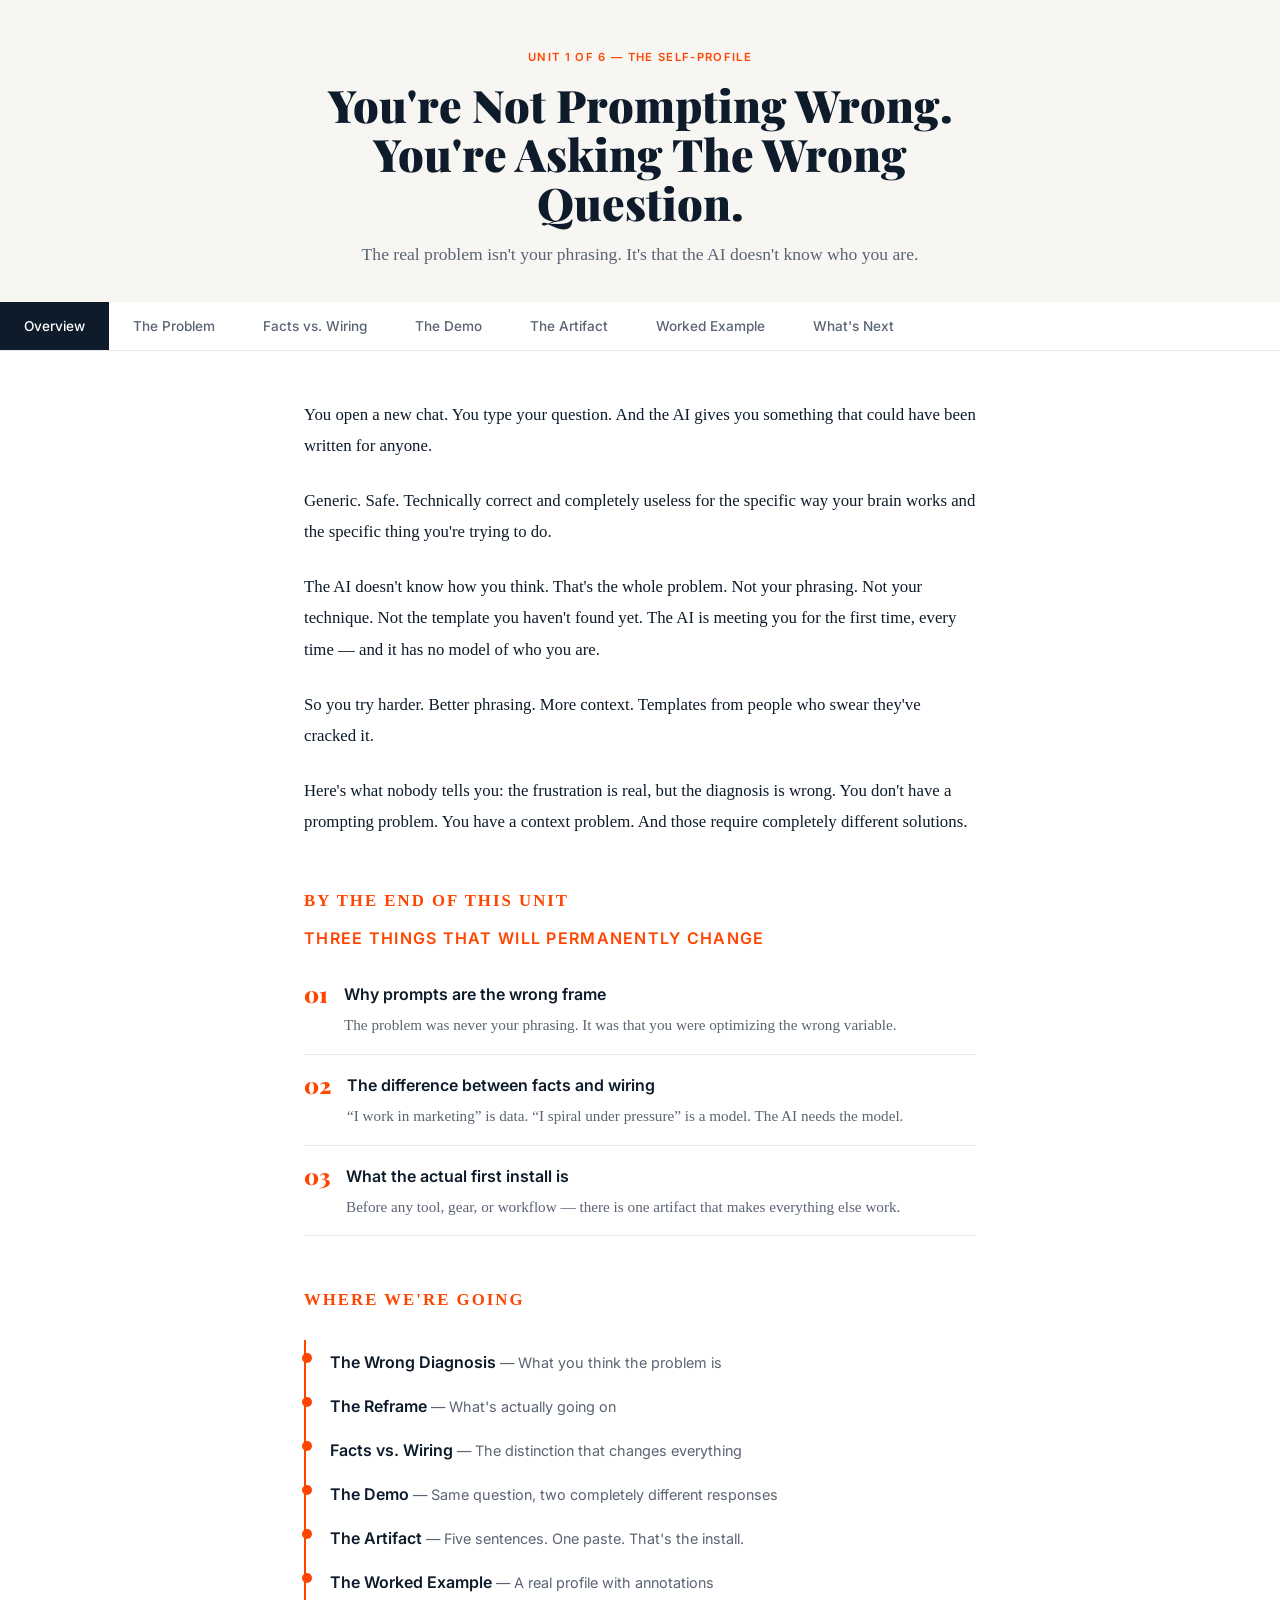
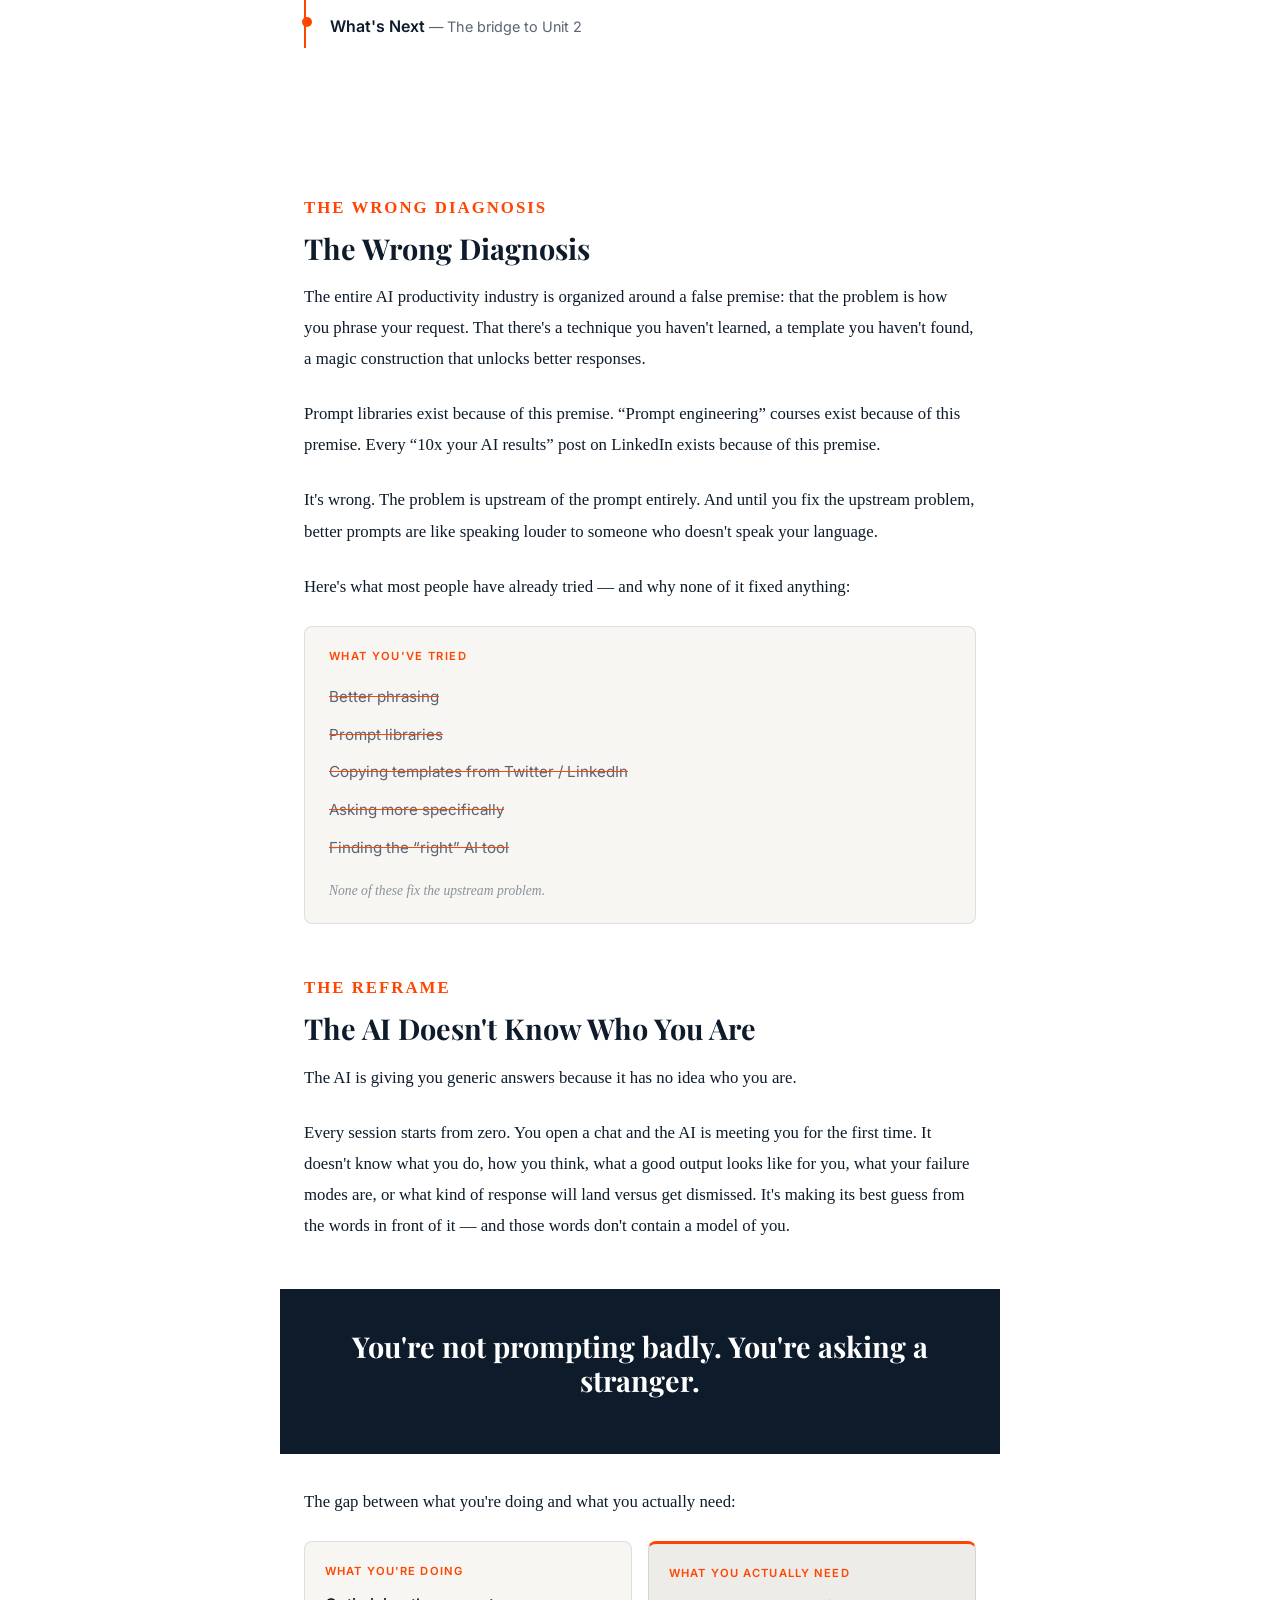
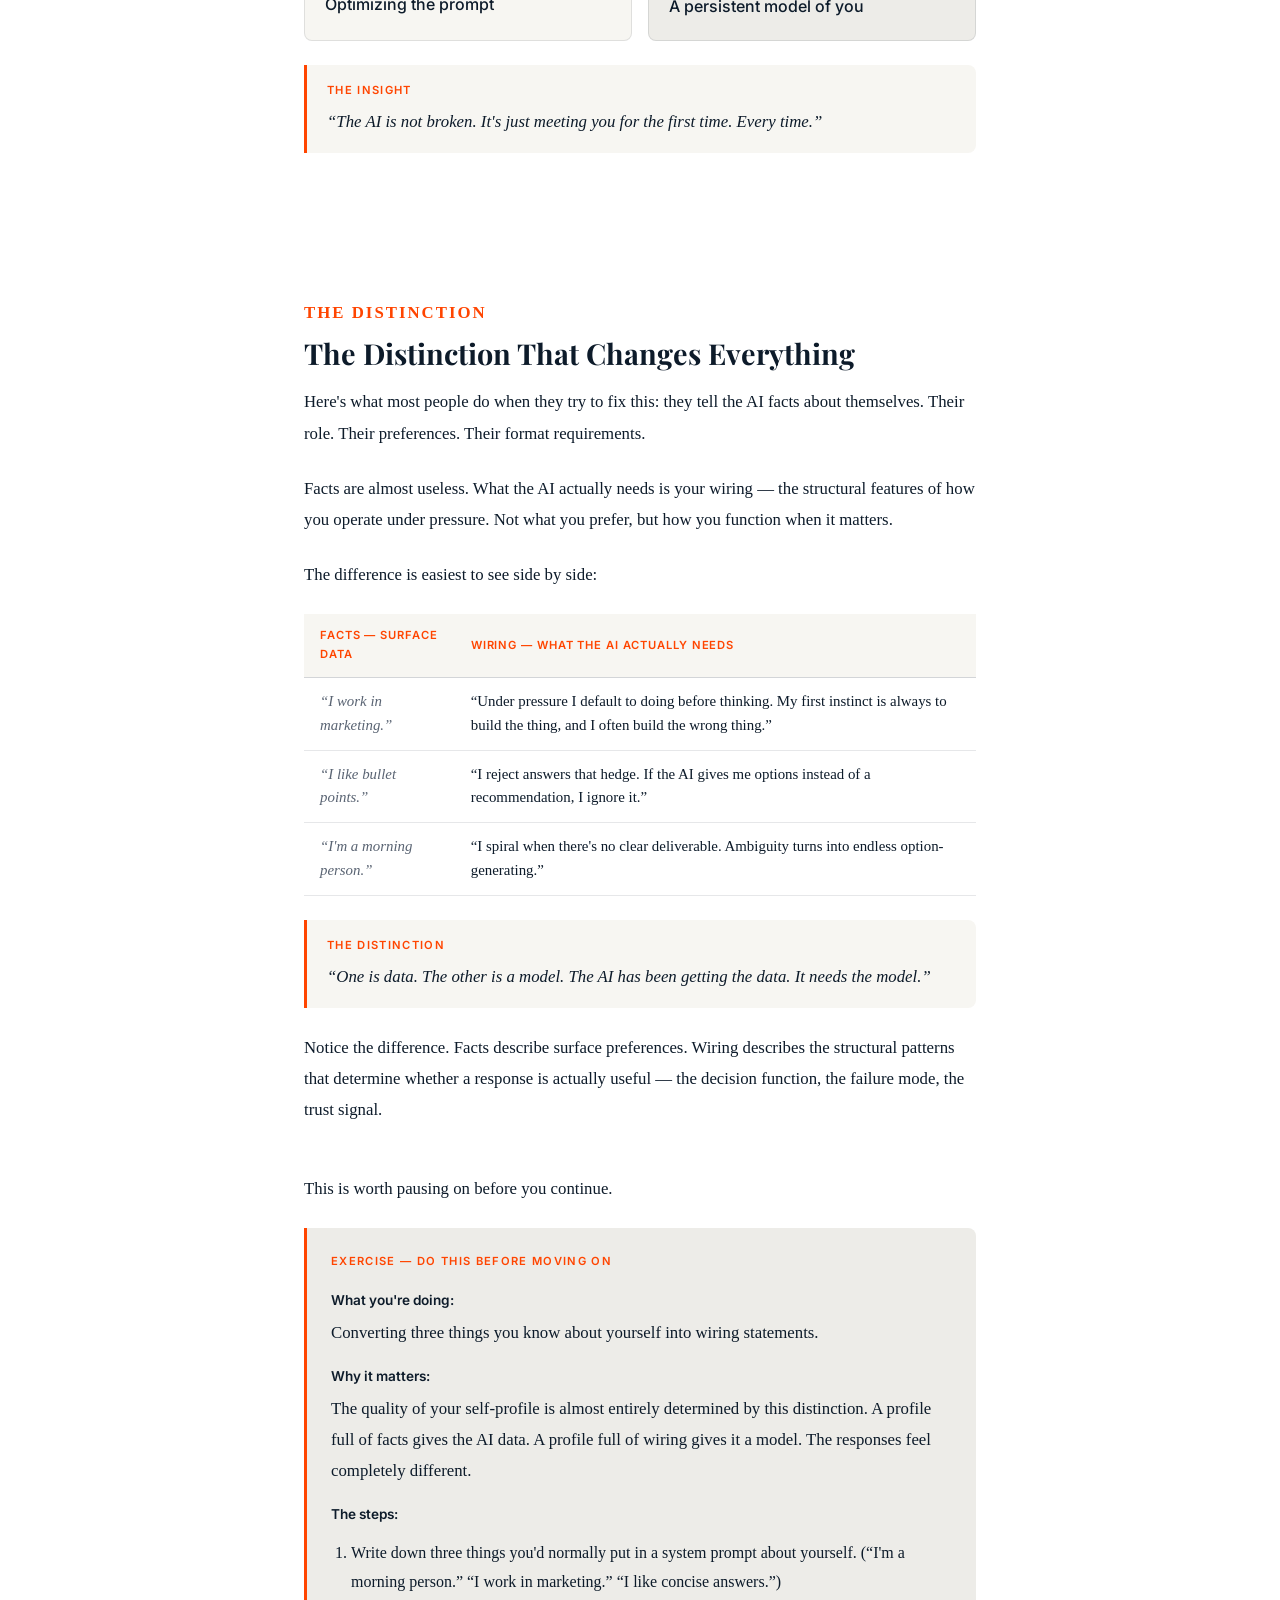
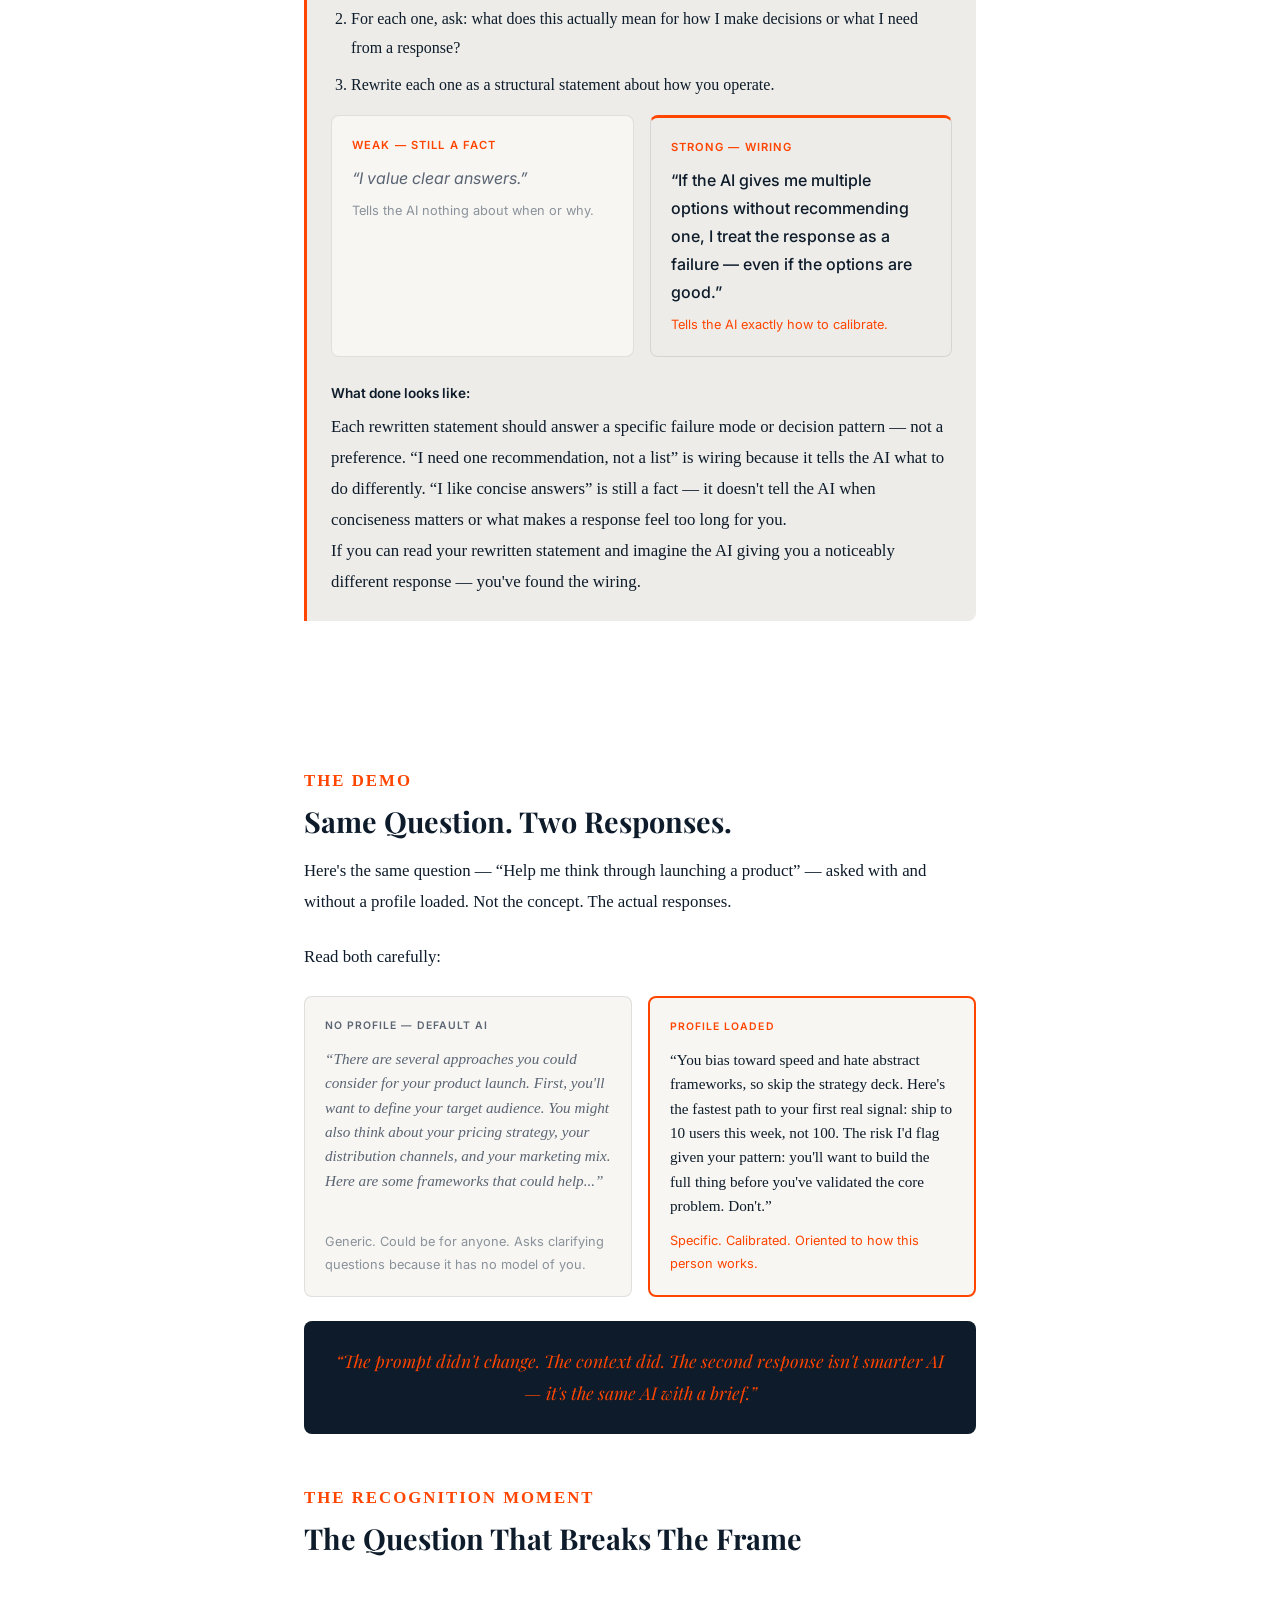
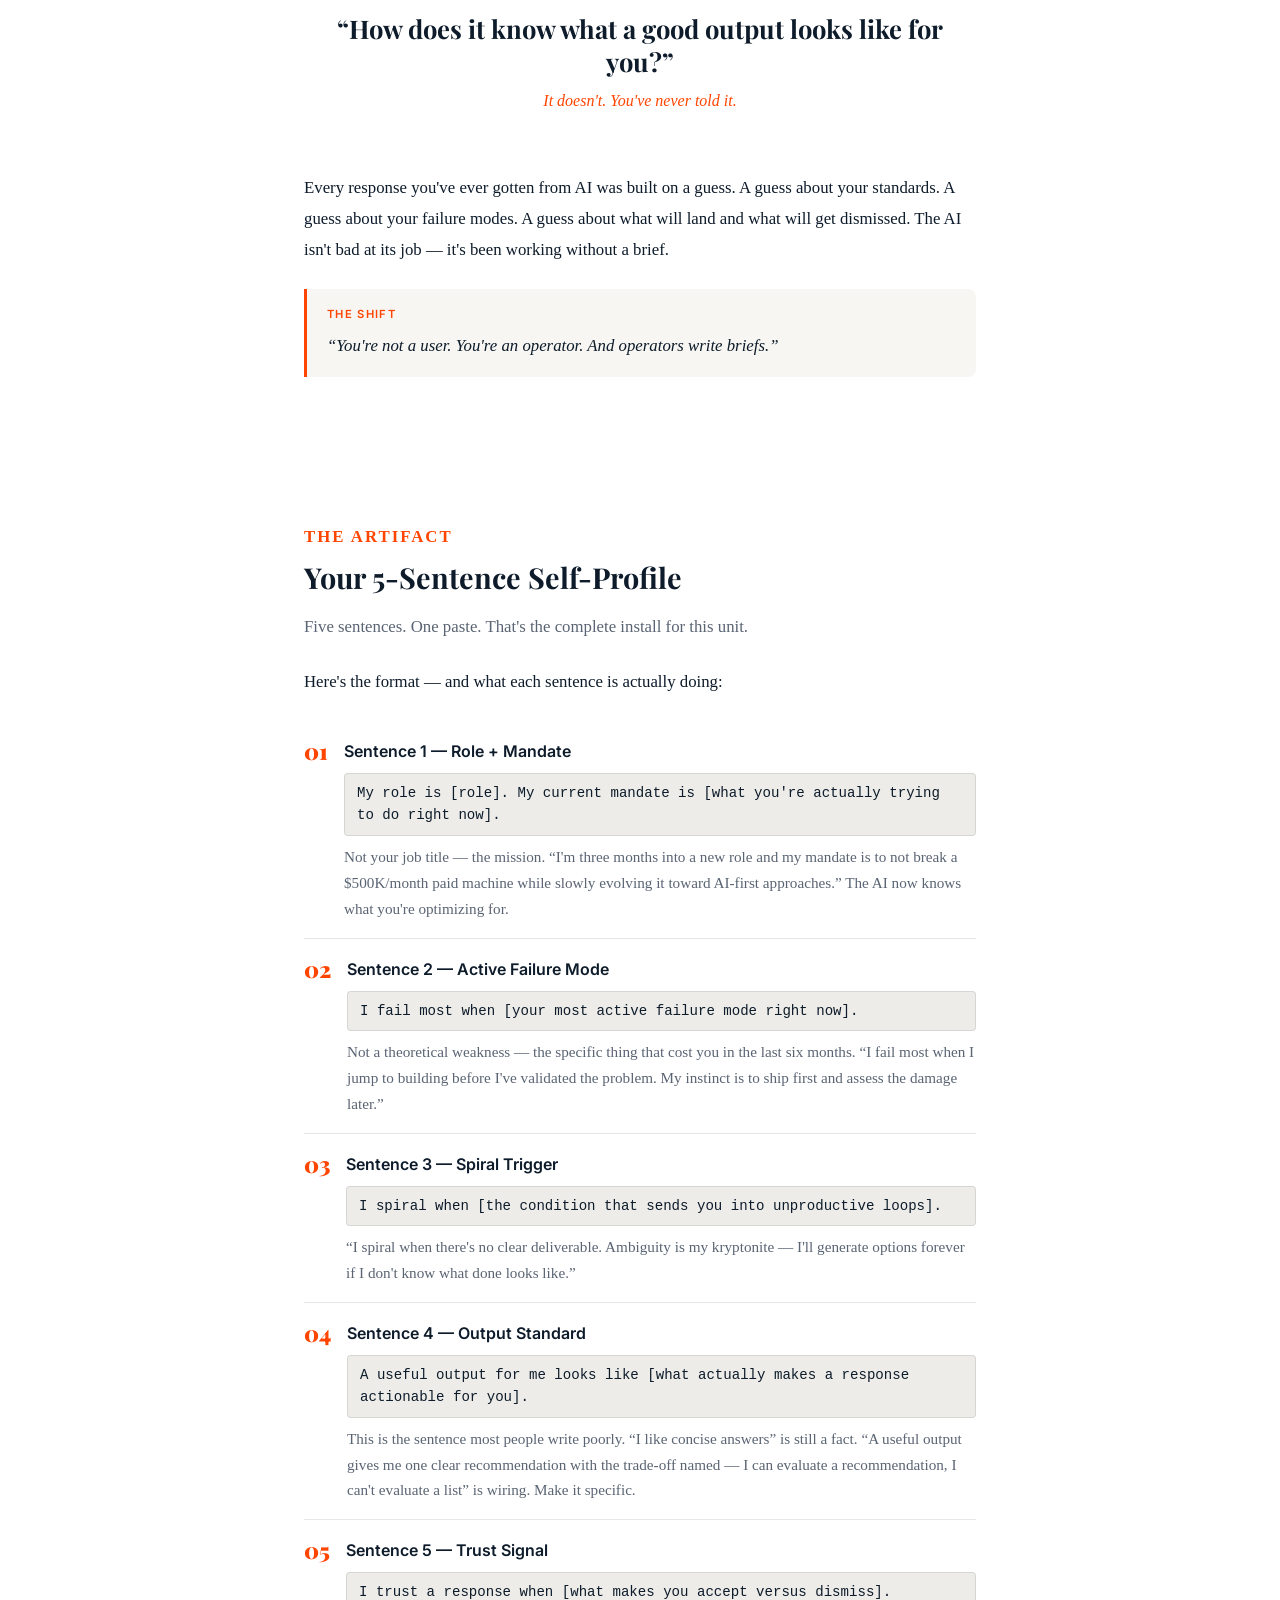
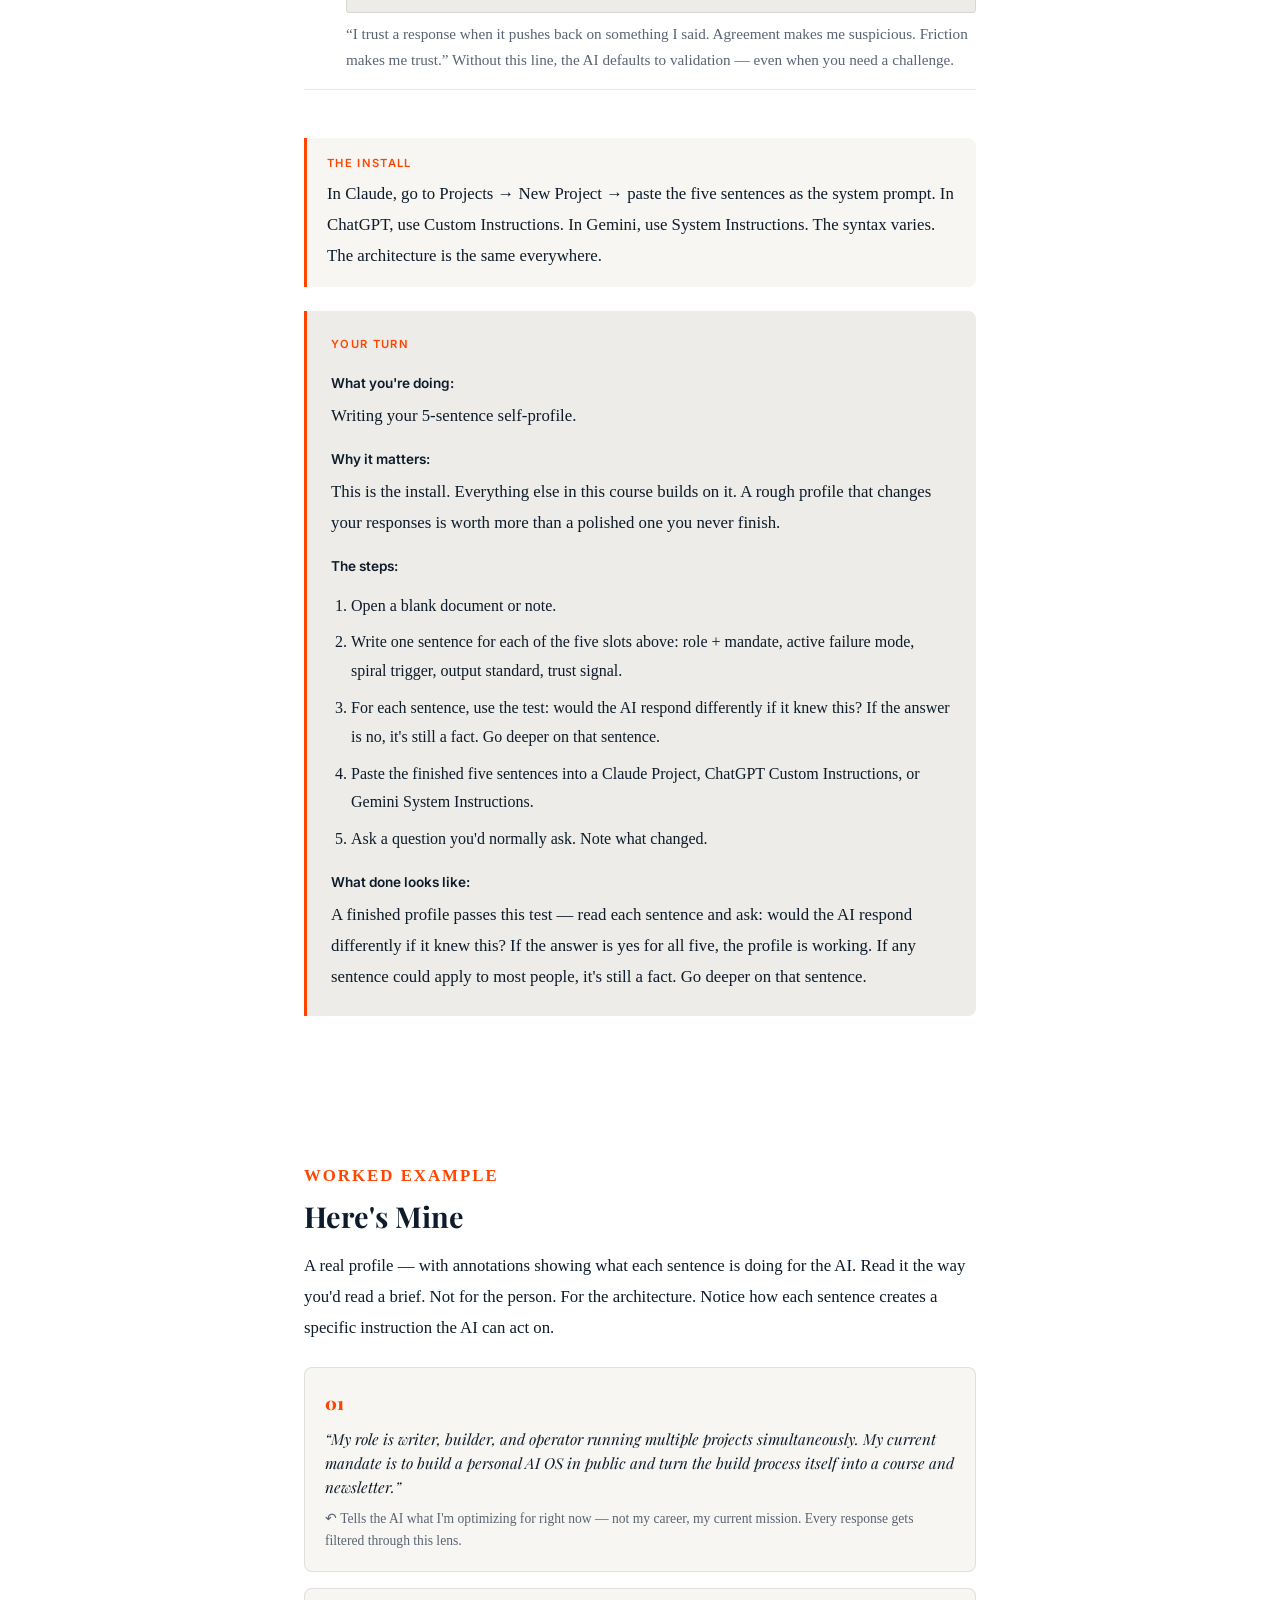
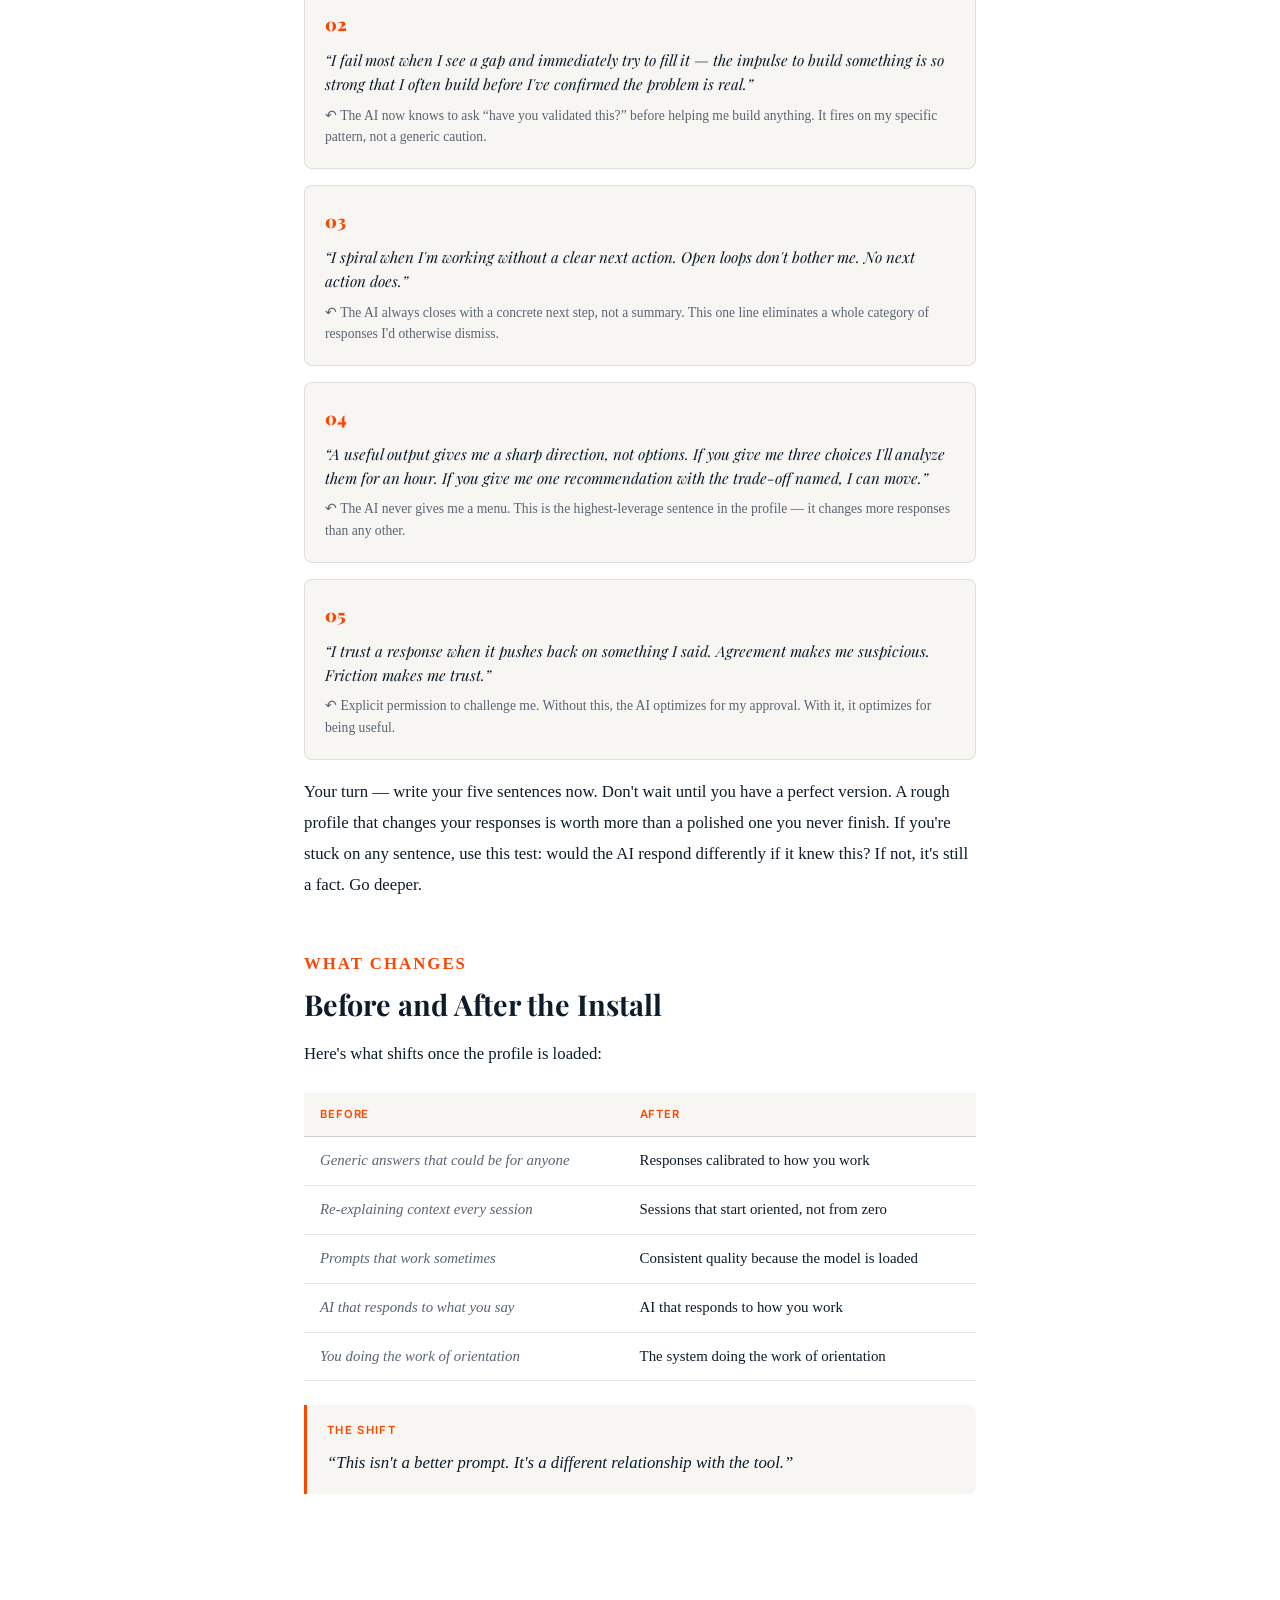
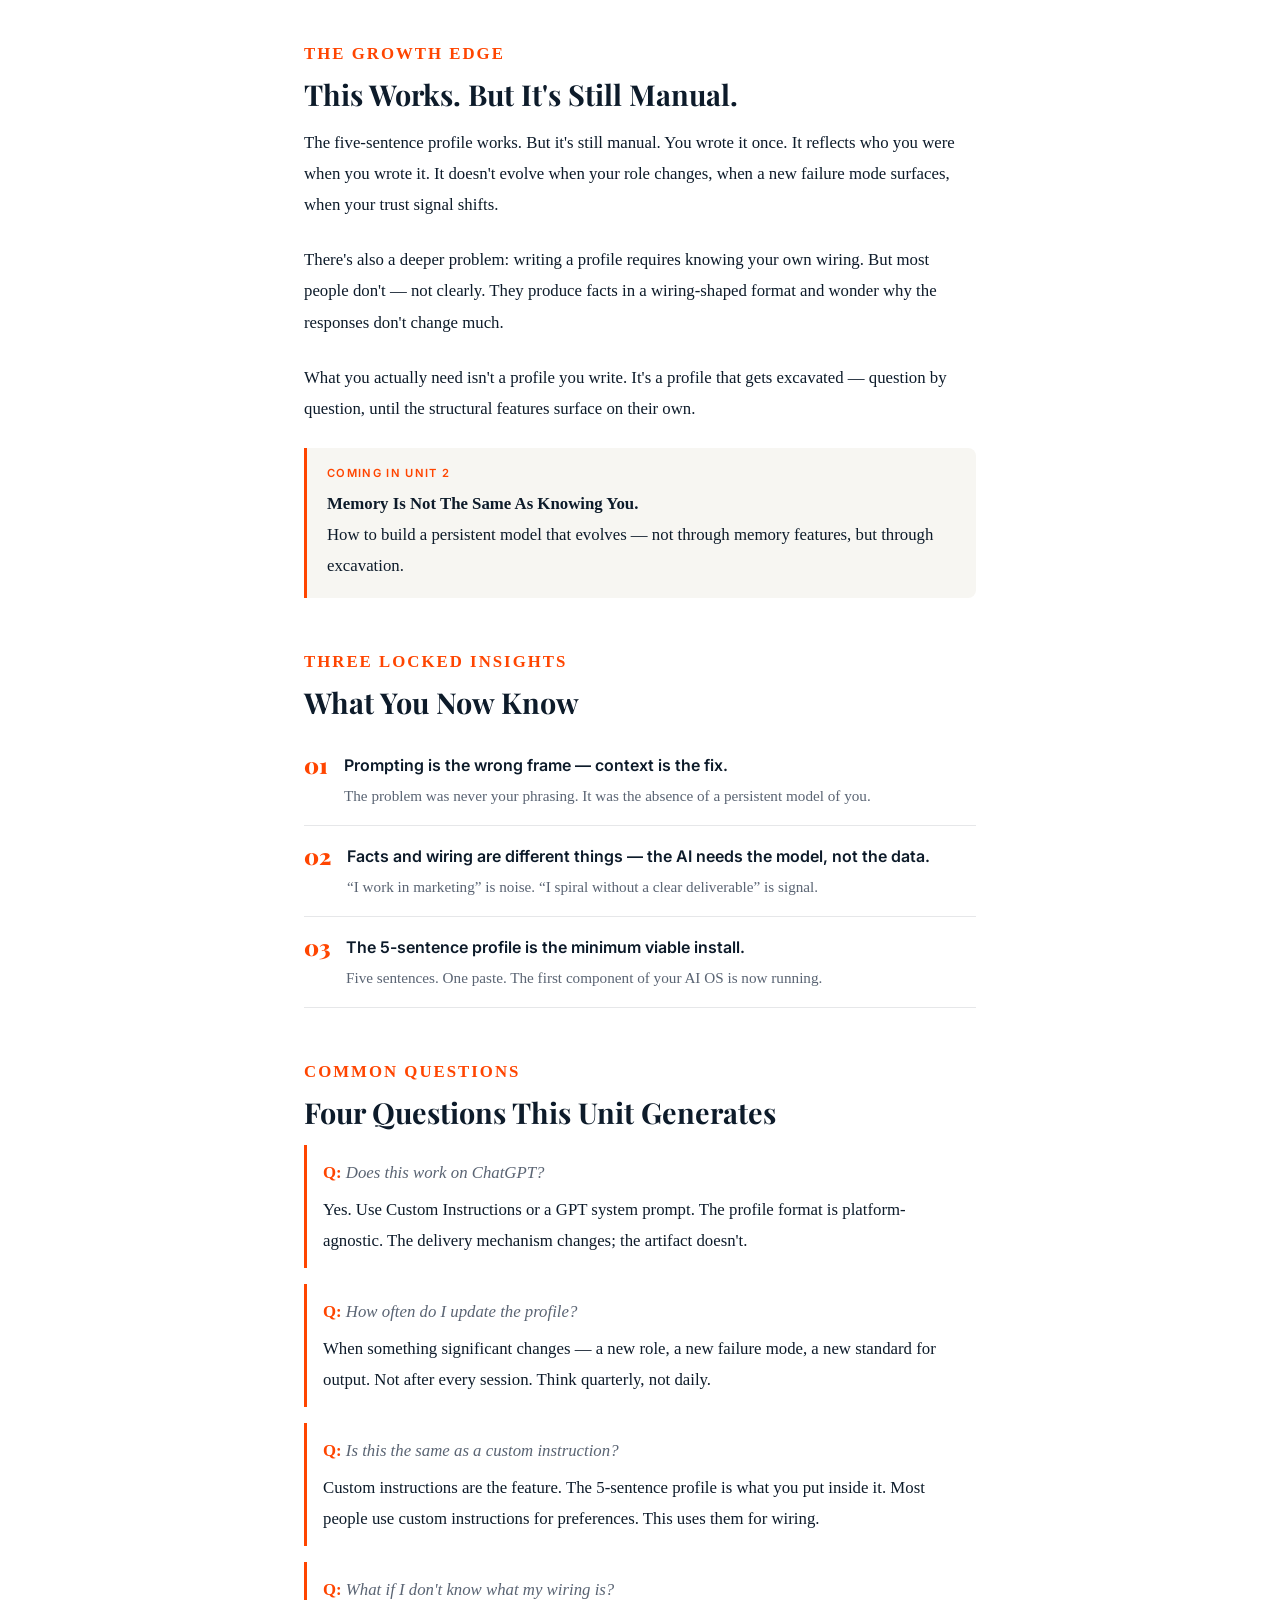
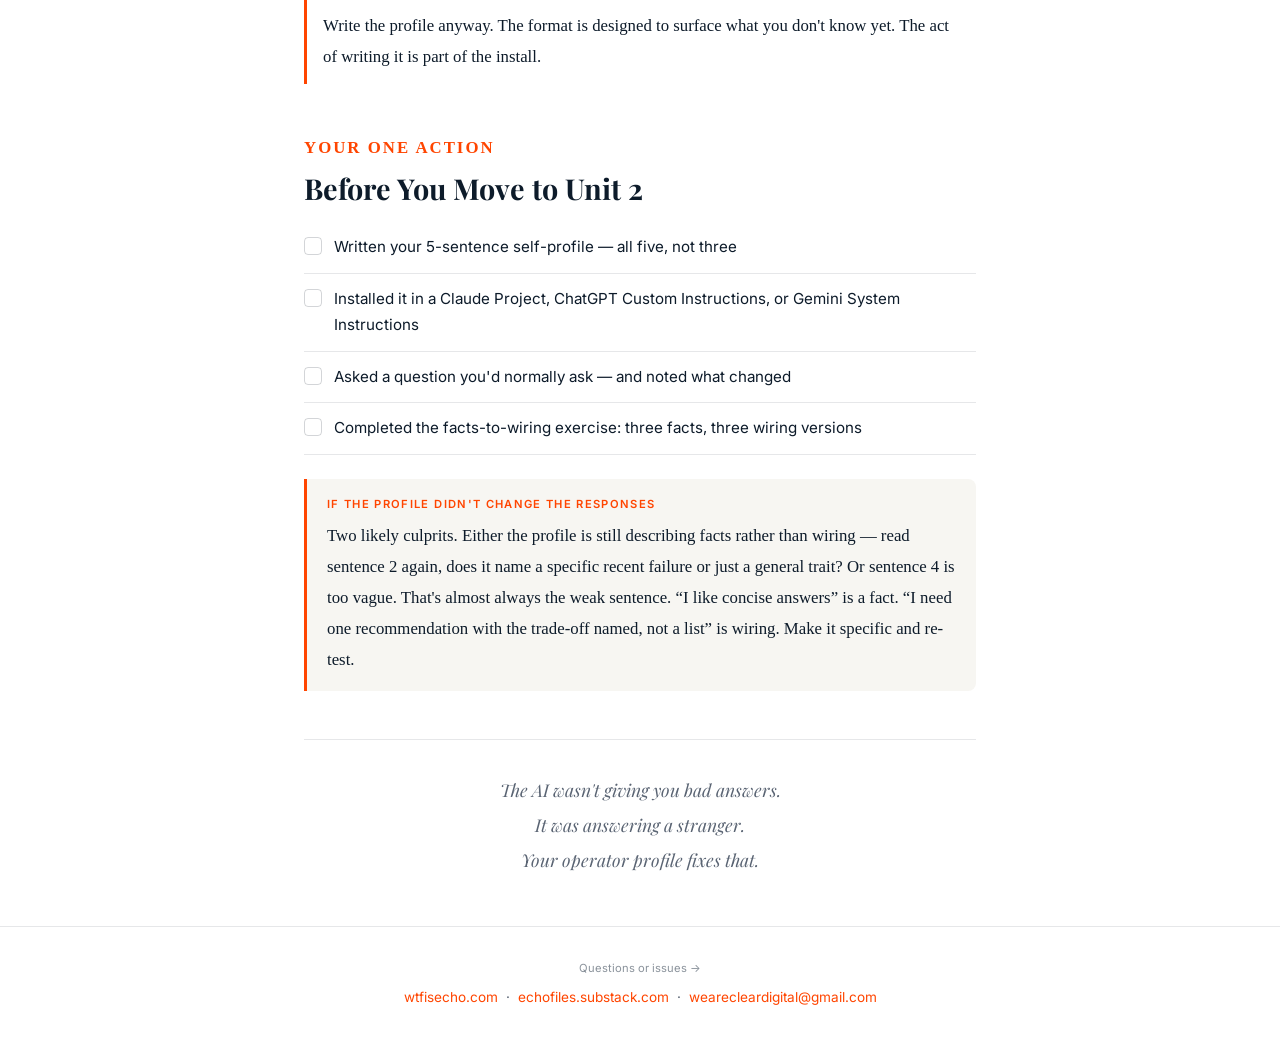
==== unit-1.html @ bfd8f763 "Add files via upload" ====
<!DOCTYPE html>
<html lang="en">
<head>
  <meta charset="UTF-8">
  <meta name="viewport" content="width=device-width, initial-scale=1.0">
  <title>Unit 1 — The Self-Profile | Build Your AI OS</title>
  <link rel="preconnect" href="https://fonts.googleapis.com">
  <link rel="preconnect" href="https://fonts.gstatic.com" crossorigin>
  <link href="https://fonts.googleapis.com/css2?family=Playfair+Display:ital,wght@0,700;0,900;1,700;1,900&family=Inter:wght@400;500;600&display=swap" rel="stylesheet">
  <link rel="stylesheet" href="course.css">
</head>
<body>
<script>
window.UNIT_DATA = {
  unit: 1,
  nextUnit: 'unit-2.html'
};
</script>

  <!-- ===== UNIT TITLE BLOCK ===== -->
  <div class="unit-title-block">
    <span class="eyebrow">UNIT 1 OF 6 &mdash; THE SELF-PROFILE</span>
    <h1>You're Not Prompting Wrong. You're Asking The Wrong Question.</h1>
    <p class="subtitle">The real problem isn't your phrasing. It's that the AI doesn't know who you are.</p>
  </div>

  <!-- ===== TAB NAV (7 tabs, scroll-driven) ===== -->
  <nav class="tab-nav">
    <div class="tab-nav-tabs">
      <button class="tab-btn active" data-tab="0">Overview</button>
      <button class="tab-btn" data-tab="1">The Problem</button>
      <button class="tab-btn" data-tab="2">Facts vs. Wiring</button>
      <button class="tab-btn" data-tab="3">The Demo</button>
      <button class="tab-btn" data-tab="4">The Artifact</button>
      <button class="tab-btn" data-tab="5">Worked Example</button>
      <button class="tab-btn" data-tab="6">What's Next</button>
      <div class="progress-bar" id="progressBar"></div>
    </div>
  </nav>

  <!-- ===== TAB CONTENT (continuous scroll, all visible) ===== -->
  <main>

    <!-- ==================== TAB 0: Overview ==================== -->
    <div class="content-area" id="panel-0">

      <div class="section">
        <p class="prose">You open a new chat. You type your question. And the AI gives you something that could have been written for anyone.</p>
        <p class="prose">Generic. Safe. Technically correct and completely useless for the specific way your brain works and the specific thing you're trying to do.</p>
        <p class="prose">The AI doesn't know how you think. That's the whole problem. Not your phrasing. Not your technique. Not the template you haven't found yet. The AI is meeting you for the first time, every time &mdash; and it has no model of who you are.</p>
        <p class="prose">So you try harder. Better phrasing. More context. Templates from people who swear they've cracked it.</p>
        <p class="prose">Here's what nobody tells you: the frustration is real, but the diagnosis is wrong. You don't have a prompting problem. You have a context problem. And those require completely different solutions.</p>
      </div>

      <div class="section">
        <p class="section-label">BY THE END OF THIS UNIT</p>
        <h3>THREE THINGS THAT WILL PERMANENTLY CHANGE</h3>
        <div class="num-item">
          <span class="num-item-num">01</span>
          <div class="num-item-content">
            <div class="num-item-title">Why prompts are the wrong frame</div>
            <div class="num-item-desc">The problem was never your phrasing. It was that you were optimizing the wrong variable.</div>
          </div>
        </div>
        <div class="num-item">
          <span class="num-item-num">02</span>
          <div class="num-item-content">
            <div class="num-item-title">The difference between facts and wiring</div>
            <div class="num-item-desc">&ldquo;I work in marketing&rdquo; is data. &ldquo;I spiral under pressure&rdquo; is a model. The AI needs the model.</div>
          </div>
        </div>
        <div class="num-item">
          <span class="num-item-num">03</span>
          <div class="num-item-content">
            <div class="num-item-title">What the actual first install is</div>
            <div class="num-item-desc">Before any tool, gear, or workflow &mdash; there is one artifact that makes everything else work.</div>
          </div>
        </div>
      </div>

      <div class="section">
        <p class="section-label">WHERE WE'RE GOING</p>
        <div class="timeline">
          <div class="timeline-step"><span class="timeline-step-label">The Wrong Diagnosis</span> <span class="timeline-step-desc">&mdash; What you think the problem is</span></div>
          <div class="timeline-step"><span class="timeline-step-label">The Reframe</span> <span class="timeline-step-desc">&mdash; What's actually going on</span></div>
          <div class="timeline-step"><span class="timeline-step-label">Facts vs. Wiring</span> <span class="timeline-step-desc">&mdash; The distinction that changes everything</span></div>
          <div class="timeline-step"><span class="timeline-step-label">The Demo</span> <span class="timeline-step-desc">&mdash; Same question, two completely different responses</span></div>
          <div class="timeline-step"><span class="timeline-step-label">The Artifact</span> <span class="timeline-step-desc">&mdash; Five sentences. One paste. That's the install.</span></div>
          <div class="timeline-step"><span class="timeline-step-label">The Worked Example</span> <span class="timeline-step-desc">&mdash; A real profile with annotations</span></div>
          <div class="timeline-step"><span class="timeline-step-label">What's Next</span> <span class="timeline-step-desc">&mdash; The bridge to Unit 2</span></div>
        </div>
      </div>
    </div>

    <!-- ==================== TAB 1: The Problem ==================== -->
    <div class="content-area" id="panel-1">

      <div class="section">
        <p class="section-label">THE WRONG DIAGNOSIS</p>
        <h2>The Wrong Diagnosis</h2>
        <p class="prose">The entire AI productivity industry is organized around a false premise: that the problem is how you phrase your request. That there's a technique you haven't learned, a template you haven't found, a magic construction that unlocks better responses.</p>
        <p class="prose">Prompt libraries exist because of this premise. &ldquo;Prompt engineering&rdquo; courses exist because of this premise. Every &ldquo;10x your AI results&rdquo; post on LinkedIn exists because of this premise.</p>
        <p class="prose">It's wrong. The problem is upstream of the prompt entirely. And until you fix the upstream problem, better prompts are like speaking louder to someone who doesn't speak your language.</p>

        <p class="prose">Here's what most people have already tried &mdash; and why none of it fixed anything:</p>

        <div class="strikethrough-list">
          <div class="strikethrough-label">WHAT YOU'VE TRIED</div>
          <ul>
            <li>Better phrasing</li>
            <li>Prompt libraries</li>
            <li>Copying templates from Twitter / LinkedIn</li>
            <li>Asking more specifically</li>
            <li>Finding the &ldquo;right&rdquo; AI tool</li>
          </ul>
          <div class="strikethrough-footer">None of these fix the upstream problem.</div>
        </div>
      </div>

      <div class="section">
        <p class="section-label">THE REFRAME</p>
        <h2>The AI Doesn't Know Who You Are</h2>
        <p class="prose">The AI is giving you generic answers because it has no idea who you are.</p>
        <p class="prose">Every session starts from zero. You open a chat and the AI is meeting you for the first time. It doesn't know what you do, how you think, what a good output looks like for you, what your failure modes are, or what kind of response will land versus get dismissed. It's making its best guess from the words in front of it &mdash; and those words don't contain a model of you.</p>
      </div>

      <div class="dark-divider">
        <h2>You're not prompting badly. You're asking a stranger.</h2>
      </div>

      <div class="section">
        <p class="prose">The gap between what you're doing and what you actually need:</p>

        <div class="comparison">
          <div class="comparison-card">
            <div class="card-label">WHAT YOU'RE DOING</div>
            <div class="card-content">Optimizing the prompt</div>
          </div>
          <div class="comparison-card accented">
            <div class="card-label">WHAT YOU ACTUALLY NEED</div>
            <div class="card-content">A persistent model of you</div>
          </div>
        </div>

        <div class="insight">
          <div class="insight-label">THE INSIGHT</div>
          <p class="insight-quote">&ldquo;The AI is not broken. It's just meeting you for the first time. Every time.&rdquo;</p>
        </div>
      </div>
    </div>

    <!-- ==================== TAB 2: Facts vs. Wiring ==================== -->
    <div class="content-area" id="panel-2">

      <div class="section">
        <p class="section-label">THE DISTINCTION</p>
        <h2>The Distinction That Changes Everything</h2>
        <p class="prose">Here's what most people do when they try to fix this: they tell the AI facts about themselves. Their role. Their preferences. Their format requirements.</p>
        <p class="prose">Facts are almost useless. What the AI actually needs is your wiring &mdash; the structural features of how you operate under pressure. Not what you prefer, but how you function when it matters.</p>

        <p class="prose">The difference is easiest to see side by side:</p>

        <table class="data-table">
          <thead><tr><th>FACTS &mdash; surface data</th><th>WIRING &mdash; what the AI actually needs</th></tr></thead>
          <tbody>
            <tr><td>&ldquo;I work in marketing.&rdquo;</td><td>&ldquo;Under pressure I default to doing before thinking. My first instinct is always to build the thing, and I often build the wrong thing.&rdquo;</td></tr>
            <tr><td>&ldquo;I like bullet points.&rdquo;</td><td>&ldquo;I reject answers that hedge. If the AI gives me options instead of a recommendation, I ignore it.&rdquo;</td></tr>
            <tr><td>&ldquo;I'm a morning person.&rdquo;</td><td>&ldquo;I spiral when there's no clear deliverable. Ambiguity turns into endless option-generating.&rdquo;</td></tr>
          </tbody>
        </table>

        <div class="insight">
          <div class="insight-label">THE DISTINCTION</div>
          <p class="insight-quote">&ldquo;One is data. The other is a model. The AI has been getting the data. It needs the model.&rdquo;</p>
        </div>

        <p class="prose">Notice the difference. Facts describe surface preferences. Wiring describes the structural patterns that determine whether a response is actually useful &mdash; the decision function, the failure mode, the trust signal.</p>
      </div>

      <div class="section">
        <p class="prose">This is worth pausing on before you continue.</p>

        <div class="exercise-block">
          <div class="exercise-label">EXERCISE &mdash; DO THIS BEFORE MOVING ON</div>

          <p class="exercise-heading">What you're doing:</p>
          <p>Converting three things you know about yourself into wiring statements.</p>

          <p class="exercise-heading">Why it matters:</p>
          <p>The quality of your self-profile is almost entirely determined by this distinction. A profile full of facts gives the AI data. A profile full of wiring gives it a model. The responses feel completely different.</p>

          <p class="exercise-heading">The steps:</p>
          <ol>
            <li>Write down three things you'd normally put in a system prompt about yourself. (&ldquo;I'm a morning person.&rdquo; &ldquo;I work in marketing.&rdquo; &ldquo;I like concise answers.&rdquo;)</li>
            <li>For each one, ask: what does this actually mean for how I make decisions or what I need from a response?</li>
            <li>Rewrite each one as a structural statement about how you operate.</li>
          </ol>

          <div class="comparison" style="margin-top:1rem">
            <div class="comparison-card">
              <div class="card-label">WEAK &mdash; still a fact</div>
              <div class="card-content muted">&ldquo;I value clear answers.&rdquo;</div>
              <div class="card-caption">Tells the AI nothing about when or why.</div>
            </div>
            <div class="comparison-card accented">
              <div class="card-label">STRONG &mdash; wiring</div>
              <div class="card-content">&ldquo;If the AI gives me multiple options without recommending one, I treat the response as a failure &mdash; even if the options are good.&rdquo;</div>
              <div class="card-caption">Tells the AI exactly how to calibrate.</div>
            </div>
          </div>

          <p class="exercise-heading">What done looks like:</p>
          <p>Each rewritten statement should answer a specific failure mode or decision pattern &mdash; not a preference. &ldquo;I need one recommendation, not a list&rdquo; is wiring because it tells the AI what to do differently. &ldquo;I like concise answers&rdquo; is still a fact &mdash; it doesn't tell the AI when conciseness matters or what makes a response feel too long for you.</p>
          <p>If you can read your rewritten statement and imagine the AI giving you a noticeably different response &mdash; you've found the wiring.</p>
        </div>
      </div>
    </div>

    <!-- ==================== TAB 3: The Demo ==================== -->
    <div class="content-area" id="panel-3">

      <div class="section">
        <p class="section-label">THE DEMO</p>
        <h2>Same Question. Two Responses.</h2>
        <p class="prose">Here's the same question &mdash; &ldquo;Help me think through launching a product&rdquo; &mdash; asked with and without a profile loaded. Not the concept. The actual responses.</p>

        <p class="prose">Read both carefully:</p>

        <div class="demo-cards">
          <div class="demo-card">
            <div class="demo-card-header muted">NO PROFILE &mdash; DEFAULT AI</div>
            <div class="demo-card-body italic">&ldquo;There are several approaches you could consider for your product launch. First, you'll want to define your target audience. You might also think about your pricing strategy, your distribution channels, and your marketing mix. Here are some frameworks that could help...&rdquo;</div>
            <div class="demo-card-footer">Generic. Could be for anyone. Asks clarifying questions because it has no model of you.</div>
          </div>
          <div class="demo-card highlighted">
            <div class="demo-card-header accent">PROFILE LOADED</div>
            <div class="demo-card-body bold">&ldquo;You bias toward speed and hate abstract frameworks, so skip the strategy deck. Here's the fastest path to your first real signal: ship to 10 users this week, not 100. The risk I'd flag given your pattern: you'll want to build the full thing before you've validated the core problem. Don't.&rdquo;</div>
            <div class="demo-card-footer accent">Specific. Calibrated. Oriented to how this person works.</div>
          </div>
        </div>

        <div class="demo-statement-bar">
          <p>&ldquo;The prompt didn't change. The context did. The second response isn't smarter AI &mdash; it's the same AI with a brief.&rdquo;</p>
        </div>
      </div>

      <div class="section">
        <p class="section-label">THE RECOGNITION MOMENT</p>
        <h2>The Question That Breaks The Frame</h2>

        <div class="pull-quote-large">
          <blockquote>&ldquo;How does it know what a good output looks like for you?&rdquo;</blockquote>
          <p class="accent-sub">It doesn't. You've never told it.</p>
        </div>

        <p class="prose">Every response you've ever gotten from AI was built on a guess. A guess about your standards. A guess about your failure modes. A guess about what will land and what will get dismissed. The AI isn't bad at its job &mdash; it's been working without a brief.</p>

        <div class="insight">
          <div class="insight-label">THE SHIFT</div>
          <p class="insight-quote">&ldquo;You're not a user. You're an operator. And operators write briefs.&rdquo;</p>
        </div>
      </div>
    </div>

    <!-- ==================== TAB 4: The Artifact ==================== -->
    <div class="content-area" id="panel-4">

      <div class="section">
        <p class="section-label">THE ARTIFACT</p>
        <h2>Your 5-Sentence Self-Profile</h2>
        <p class="prose-muted">Five sentences. One paste. That's the complete install for this unit.</p>
        <p class="prose">Here's the format &mdash; and what each sentence is actually doing:</p>

        <div class="num-item">
          <span class="num-item-num">01</span>
          <div class="num-item-content">
            <div class="num-item-title">Sentence 1 &mdash; Role + Mandate</div>
            <code class="format-string">My role is [role]. My current mandate is [what you're actually trying to do right now].</code>
            <div class="num-item-desc">Not your job title &mdash; the mission. &ldquo;I'm three months into a new role and my mandate is to not break a $500K/month paid machine while slowly evolving it toward AI-first approaches.&rdquo; The AI now knows what you're optimizing for.</div>
          </div>
        </div>
        <div class="num-item">
          <span class="num-item-num">02</span>
          <div class="num-item-content">
            <div class="num-item-title">Sentence 2 &mdash; Active Failure Mode</div>
            <code class="format-string">I fail most when [your most active failure mode right now].</code>
            <div class="num-item-desc">Not a theoretical weakness &mdash; the specific thing that cost you in the last six months. &ldquo;I fail most when I jump to building before I've validated the problem. My instinct is to ship first and assess the damage later.&rdquo;</div>
          </div>
        </div>
        <div class="num-item">
          <span class="num-item-num">03</span>
          <div class="num-item-content">
            <div class="num-item-title">Sentence 3 &mdash; Spiral Trigger</div>
            <code class="format-string">I spiral when [the condition that sends you into unproductive loops].</code>
            <div class="num-item-desc">&ldquo;I spiral when there's no clear deliverable. Ambiguity is my kryptonite &mdash; I'll generate options forever if I don't know what done looks like.&rdquo;</div>
          </div>
        </div>
        <div class="num-item">
          <span class="num-item-num">04</span>
          <div class="num-item-content">
            <div class="num-item-title">Sentence 4 &mdash; Output Standard</div>
            <code class="format-string">A useful output for me looks like [what actually makes a response actionable for you].</code>
            <div class="num-item-desc">This is the sentence most people write poorly. &ldquo;I like concise answers&rdquo; is still a fact. &ldquo;A useful output gives me one clear recommendation with the trade-off named &mdash; I can evaluate a recommendation, I can't evaluate a list&rdquo; is wiring. Make it specific.</div>
          </div>
        </div>
        <div class="num-item">
          <span class="num-item-num">05</span>
          <div class="num-item-content">
            <div class="num-item-title">Sentence 5 &mdash; Trust Signal</div>
            <code class="format-string">I trust a response when [what makes you accept versus dismiss].</code>
            <div class="num-item-desc">&ldquo;I trust a response when it pushes back on something I said. Agreement makes me suspicious. Friction makes me trust.&rdquo; Without this line, the AI defaults to validation &mdash; even when you need a challenge.</div>
          </div>
        </div>
      </div>

      <div class="callout">
        <div class="callout-label">THE INSTALL</div>
        <p>In Claude, go to Projects &rarr; New Project &rarr; paste the five sentences as the system prompt. In ChatGPT, use Custom Instructions. In Gemini, use System Instructions. The syntax varies. The architecture is the same everywhere.</p>
      </div>

      <div class="section">
        <div class="exercise-block">
          <div class="exercise-label">YOUR TURN</div>

          <p class="exercise-heading">What you're doing:</p>
          <p>Writing your 5-sentence self-profile.</p>

          <p class="exercise-heading">Why it matters:</p>
          <p>This is the install. Everything else in this course builds on it. A rough profile that changes your responses is worth more than a polished one you never finish.</p>

          <p class="exercise-heading">The steps:</p>
          <ol>
            <li>Open a blank document or note.</li>
            <li>Write one sentence for each of the five slots above: role + mandate, active failure mode, spiral trigger, output standard, trust signal.</li>
            <li>For each sentence, use the test: would the AI respond differently if it knew this? If the answer is no, it's still a fact. Go deeper on that sentence.</li>
            <li>Paste the finished five sentences into a Claude Project, ChatGPT Custom Instructions, or Gemini System Instructions.</li>
            <li>Ask a question you'd normally ask. Note what changed.</li>
          </ol>

          <p class="exercise-heading">What done looks like:</p>
          <p>A finished profile passes this test &mdash; read each sentence and ask: would the AI respond differently if it knew this? If the answer is yes for all five, the profile is working. If any sentence could apply to most people, it's still a fact. Go deeper on that sentence.</p>
        </div>
      </div>
    </div>

    <!-- ==================== TAB 5: Worked Example ==================== -->
    <div class="content-area" id="panel-5">

      <div class="section">
        <p class="section-label">WORKED EXAMPLE</p>
        <h2>Here's Mine</h2>
        <p class="prose">A real profile &mdash; with annotations showing what each sentence is doing for the AI. Read it the way you'd read a brief. Not for the person. For the architecture. Notice how each sentence creates a specific instruction the AI can act on.</p>

        <div class="worked-card">
          <div class="worked-card-num">01</div>
          <div class="worked-card-sentence">&ldquo;My role is writer, builder, and operator running multiple projects simultaneously. My current mandate is to build a personal AI OS in public and turn the build process itself into a course and newsletter.&rdquo;</div>
          <div class="worked-card-annotation">&cularr; Tells the AI what I'm optimizing for right now &mdash; not my career, my current mission. Every response gets filtered through this lens.</div>
        </div>
        <div class="worked-card">
          <div class="worked-card-num">02</div>
          <div class="worked-card-sentence">&ldquo;I fail most when I see a gap and immediately try to fill it &mdash; the impulse to build something is so strong that I often build before I've confirmed the problem is real.&rdquo;</div>
          <div class="worked-card-annotation">&cularr; The AI now knows to ask &ldquo;have you validated this?&rdquo; before helping me build anything. It fires on my specific pattern, not a generic caution.</div>
        </div>
        <div class="worked-card">
          <div class="worked-card-num">03</div>
          <div class="worked-card-sentence">&ldquo;I spiral when I'm working without a clear next action. Open loops don't bother me. No next action does.&rdquo;</div>
          <div class="worked-card-annotation">&cularr; The AI always closes with a concrete next step, not a summary. This one line eliminates a whole category of responses I'd otherwise dismiss.</div>
        </div>
        <div class="worked-card">
          <div class="worked-card-num">04</div>
          <div class="worked-card-sentence">&ldquo;A useful output gives me a sharp direction, not options. If you give me three choices I'll analyze them for an hour. If you give me one recommendation with the trade-off named, I can move.&rdquo;</div>
          <div class="worked-card-annotation">&cularr; The AI never gives me a menu. This is the highest-leverage sentence in the profile &mdash; it changes more responses than any other.</div>
        </div>
        <div class="worked-card">
          <div class="worked-card-num">05</div>
          <div class="worked-card-sentence">&ldquo;I trust a response when it pushes back on something I said. Agreement makes me suspicious. Friction makes me trust.&rdquo;</div>
          <div class="worked-card-annotation">&cularr; Explicit permission to challenge me. Without this, the AI optimizes for my approval. With it, it optimizes for being useful.</div>
        </div>

        <p class="prose">Your turn &mdash; write your five sentences now. Don't wait until you have a perfect version. A rough profile that changes your responses is worth more than a polished one you never finish. If you're stuck on any sentence, use this test: would the AI respond differently if it knew this? If not, it's still a fact. Go deeper.</p>
      </div>

      <div class="section">
        <p class="section-label">WHAT CHANGES</p>
        <h2>Before and After the Install</h2>

        <p class="prose">Here's what shifts once the profile is loaded:</p>

        <table class="data-table">
          <thead><tr><th>BEFORE</th><th>AFTER</th></tr></thead>
          <tbody>
            <tr><td>Generic answers that could be for anyone</td><td>Responses calibrated to how you work</td></tr>
            <tr><td>Re-explaining context every session</td><td>Sessions that start oriented, not from zero</td></tr>
            <tr><td>Prompts that work sometimes</td><td>Consistent quality because the model is loaded</td></tr>
            <tr><td>AI that responds to what you say</td><td>AI that responds to how you work</td></tr>
            <tr><td>You doing the work of orientation</td><td>The system doing the work of orientation</td></tr>
          </tbody>
        </table>

        <div class="insight">
          <div class="insight-label">THE SHIFT</div>
          <p class="insight-quote">&ldquo;This isn't a better prompt. It's a different relationship with the tool.&rdquo;</p>
        </div>
      </div>
    </div>

    <!-- ==================== TAB 6: What's Next ==================== -->
    <div class="content-area" id="panel-6">

      <div class="section">
        <p class="section-label">THE GROWTH EDGE</p>
        <h2>This Works. But It's Still Manual.</h2>
        <p class="prose">The five-sentence profile works. But it's still manual. You wrote it once. It reflects who you were when you wrote it. It doesn't evolve when your role changes, when a new failure mode surfaces, when your trust signal shifts.</p>
        <p class="prose">There's also a deeper problem: writing a profile requires knowing your own wiring. But most people don't &mdash; not clearly. They produce facts in a wiring-shaped format and wonder why the responses don't change much.</p>
        <p class="prose">What you actually need isn't a profile you write. It's a profile that gets excavated &mdash; question by question, until the structural features surface on their own.</p>

        <div class="callout">
          <div class="callout-label">COMING IN UNIT 2</div>
          <p><strong>Memory Is Not The Same As Knowing You.</strong><br>How to build a persistent model that evolves &mdash; not through memory features, but through excavation.</p>
        </div>
      </div>

      <div class="section">
        <p class="section-label">THREE LOCKED INSIGHTS</p>
        <h2>What You Now Know</h2>
        <div class="num-item">
          <span class="num-item-num">01</span>
          <div class="num-item-content">
            <div class="num-item-title">Prompting is the wrong frame &mdash; context is the fix.</div>
            <div class="num-item-desc">The problem was never your phrasing. It was the absence of a persistent model of you.</div>
          </div>
        </div>
        <div class="num-item">
          <span class="num-item-num">02</span>
          <div class="num-item-content">
            <div class="num-item-title">Facts and wiring are different things &mdash; the AI needs the model, not the data.</div>
            <div class="num-item-desc">&ldquo;I work in marketing&rdquo; is noise. &ldquo;I spiral without a clear deliverable&rdquo; is signal.</div>
          </div>
        </div>
        <div class="num-item">
          <span class="num-item-num">03</span>
          <div class="num-item-content">
            <div class="num-item-title">The 5-sentence profile is the minimum viable install.</div>
            <div class="num-item-desc">Five sentences. One paste. The first component of your AI OS is now running.</div>
          </div>
        </div>
      </div>

      <div class="section">
        <p class="section-label">COMMON QUESTIONS</p>
        <h2>Four Questions This Unit Generates</h2>
        <div class="qa-block">
          <p class="qa-q"><span class="qa-q-label">Q:</span> Does this work on ChatGPT?</p>
          <p class="qa-a">Yes. Use Custom Instructions or a GPT system prompt. The profile format is platform-agnostic. The delivery mechanism changes; the artifact doesn't.</p>
        </div>
        <div class="qa-block">
          <p class="qa-q"><span class="qa-q-label">Q:</span> How often do I update the profile?</p>
          <p class="qa-a">When something significant changes &mdash; a new role, a new failure mode, a new standard for output. Not after every session. Think quarterly, not daily.</p>
        </div>
        <div class="qa-block">
          <p class="qa-q"><span class="qa-q-label">Q:</span> Is this the same as a custom instruction?</p>
          <p class="qa-a">Custom instructions are the feature. The 5-sentence profile is what you put inside it. Most people use custom instructions for preferences. This uses them for wiring.</p>
        </div>
        <div class="qa-block">
          <p class="qa-q"><span class="qa-q-label">Q:</span> What if I don't know what my wiring is?</p>
          <p class="qa-a">Write the profile anyway. The format is designed to surface what you don't know yet. The act of writing it is part of the install.</p>
        </div>
      </div>

      <div class="section">
        <p class="section-label">YOUR ONE ACTION</p>
        <h2>Before You Move to Unit 2</h2>
        <div id="checklist">
          <div class="checklist-item" data-check="0">
            <div class="checklist-box"><svg width="12" height="12" viewBox="0 0 12 12" fill="none"><path d="M2 6l3 3 5-5" stroke="currentColor" stroke-width="2" stroke-linecap="round" stroke-linejoin="round"/></svg></div>
            <span class="checklist-text">Written your 5-sentence self-profile &mdash; all five, not three</span>
          </div>
          <div class="checklist-item" data-check="1">
            <div class="checklist-box"><svg width="12" height="12" viewBox="0 0 12 12" fill="none"><path d="M2 6l3 3 5-5" stroke="currentColor" stroke-width="2" stroke-linecap="round" stroke-linejoin="round"/></svg></div>
            <span class="checklist-text">Installed it in a Claude Project, ChatGPT Custom Instructions, or Gemini System Instructions</span>
          </div>
          <div class="checklist-item" data-check="2">
            <div class="checklist-box"><svg width="12" height="12" viewBox="0 0 12 12" fill="none"><path d="M2 6l3 3 5-5" stroke="currentColor" stroke-width="2" stroke-linecap="round" stroke-linejoin="round"/></svg></div>
            <span class="checklist-text">Asked a question you'd normally ask &mdash; and noted what changed</span>
          </div>
          <div class="checklist-item" data-check="3">
            <div class="checklist-box"><svg width="12" height="12" viewBox="0 0 12 12" fill="none"><path d="M2 6l3 3 5-5" stroke="currentColor" stroke-width="2" stroke-linecap="round" stroke-linejoin="round"/></svg></div>
            <span class="checklist-text">Completed the facts-to-wiring exercise: three facts, three wiring versions</span>
          </div>
        </div>
        <button class="cta-btn" id="markCompleteBtn">Mark complete &rarr;</button>

        <div class="callout" style="margin-top:1.5rem">
          <div class="callout-label">IF THE PROFILE DIDN'T CHANGE THE RESPONSES</div>
          <p>Two likely culprits. Either the profile is still describing facts rather than wiring &mdash; read sentence 2 again, does it name a specific recent failure or just a general trait? Or sentence 4 is too vague. That's almost always the weak sentence. &ldquo;I like concise answers&rdquo; is a fact. &ldquo;I need one recommendation with the trade-off named, not a list&rdquo; is wiring. Make it specific and re-test.</p>
        </div>
      </div>

      <div class="stinger">
        <p>The AI wasn't giving you bad answers.</p>
        <p>It was answering a stranger.</p>
        <p>Your operator profile fixes that.</p>
      </div>
    </div>

  </main>

  <!-- ===== FOOTER ===== -->
  <footer class="footer">
    <p class="footer-label">Questions or issues &rarr;</p>
    <p class="footer-links">
      <a href="https://wtfisecho.com" target="_blank" rel="noopener">wtfisecho.com</a>
      &nbsp;&middot;&nbsp;
      <a href="https://echofiles.substack.com" target="_blank" rel="noopener">echofiles.substack.com</a>
      &nbsp;&middot;&nbsp;
      <a href="mailto:wearecleardigital@gmail.com">wearecleardigital@gmail.com</a>
    </p>
  </footer>
  <!-- ===== MODAL ===== -->
  <div class="modal-backdrop" id="modalBackdrop">
    <div class="modal" id="modal">
      <button class="modal-close" id="modalClose">&times;</button>
      <div class="modal-eyebrow">YOUR ARTIFACT &mdash; UNIT 1</div>
      <div class="modal-title">The 5-Sentence Self-Profile</div>
      <p class="modal-intro">Copy the template below. Fill in each sentence with your specific wiring &mdash; not your preferences, your structure. Paste the result into a Claude Project as the system prompt. That's the full install.</p>
      <div class="copy-block" id="copyBlock">My role is [role]. My current mandate is [what you're actually trying to do right now].

I fail most when [your most active failure mode — specific, not general].

I spiral when [the specific condition that sends you into unproductive loops].

A useful output gives me [what actually makes a response actionable — not format, mechanism].

I trust a response when [what makes you accept vs. dismiss — the mechanism, not "good quality"].</div>
      <button class="cta-btn visible" id="copyBtn">Copy to clipboard &rarr;</button>
      <p class="modal-footer-text">The install takes five minutes. What it changes takes longer to fully see.</p>
      <button class="ghost-btn-secondary" id="continueBtn">Continue to Unit 2 &rarr;</button>
    </div>
  </div>

  <script src="course.js"></script>
</body>
</html>
---- course.css ----
/* ===== RESET ===== */
*, *::before, *::after { box-sizing: border-box; margin: 0; padding: 0; }

/* ===== CSS VARIABLES — LIGHT MODE ===== */
:root {
  --bg: #FFFFFF;
  --bg-secondary: #F7F6F2;
  --bg-tertiary: #EDECE8;
  --text: #0D1B2A;
  --text-muted: #5A6473;
  --text-subtle: #8A929B;
  --accent: #FF4500;
  --accent-hover: #E03D00;
  --accent-light: rgba(255,69,0,0.08);
  --border: rgba(13,27,42,0.10);
  --border-mid: rgba(13,27,42,0.18);
  --tab-active-bg: #0D1B2A;
  --tab-active-text: #FFFFFF;
  --drawer-bg: #0D1B2A;
  --drawer-text: #FFFFFF;
  --drawer-muted: rgba(255,255,255,0.55);
}

/* ===== BASE ===== */
body {
  font-family: 'Inter', sans-serif;
  font-size: 1rem;
  font-weight: 400;
  line-height: 1.75;
  color: var(--text);
  background: var(--bg);
  -webkit-font-smoothing: antialiased;
  scroll-behavior: smooth;
}

/* ===== TYPOGRAPHY ===== */
h1 { font-family: 'Playfair Display', serif; font-size: 2.8rem; font-weight: 900; line-height: 1.1; color: var(--text); }
h2 { font-family: 'Playfair Display', serif; font-size: 1.8rem; font-weight: 700; line-height: 1.2; color: var(--text); margin-bottom: 1rem; }
h3 { font-family: 'Inter', sans-serif; font-size: 1rem; font-weight: 600; text-transform: uppercase; letter-spacing: 0.08em; color: var(--accent); margin-bottom: 0.75rem; }
.eyebrow { font-family: 'Inter', sans-serif; font-size: 0.7rem; font-weight: 600; text-transform: uppercase; letter-spacing: 0.12em; color: var(--accent); }

/* ===== PROSE TYPOGRAPHY (Georgia for reading weight) ===== */
.content-area p,
.content-area .prose,
.content-area .prose-muted {
  font-family: 'Georgia', 'Times New Roman', serif;
  font-size: 1.05rem;
  line-height: 1.85;
}
.content-area .prose { margin-bottom: 1.5rem; color: var(--text); }
.content-area .prose-muted { color: var(--text-muted); margin-bottom: 1.5rem; }

/* ===== HEADER ===== */
.header { position: fixed; top: 0; left: 0; right: 0; height: 60px; display: flex; align-items: center; justify-content: space-between; padding: 0 1.5rem; background: color-mix(in srgb, var(--bg) 85%, transparent); backdrop-filter: blur(8px); -webkit-backdrop-filter: blur(8px); border-bottom: 1px solid var(--border); z-index: 100; }
.header-left { display: flex; flex-direction: column; justify-content: center; }
.wordmark { font-family: 'Playfair Display', serif; font-size: 1.4rem; font-weight: 700; color: var(--text); line-height: 1.2; }
.wordmark-sub { font-family: 'Inter', sans-serif; font-size: 0.7rem; color: var(--text-muted); line-height: 1; }
.header-right { display: flex; align-items: center; gap: 0.75rem; }
.ghost-btn { background: transparent; color: var(--accent); border: 1.5px solid var(--accent); font-family: 'Inter', sans-serif; font-weight: 600; font-size: 0.9rem; padding: 0.5rem 1rem; border-radius: 6px; cursor: pointer; transition: background 0.15s, color 0.15s; white-space: nowrap; }
.ghost-btn:hover { background: var(--accent); color: var(--bg); }

/* ===== FONT SIZE CONTROLS (index header) ===== */
.font-controls { display: flex; align-items: center; gap: 0.35rem; }
.font-btn { background: none; border: 1.5px solid var(--border-mid); color: var(--text-muted); font-family: 'Inter', sans-serif; font-weight: 600; font-size: 0.85rem; width: 30px; height: 30px; border-radius: 6px; cursor: pointer; display: flex; align-items: center; justify-content: center; transition: border-color 0.15s, color 0.15s; }
.font-btn:hover { border-color: var(--accent); color: var(--accent); }
.font-display { font-family: 'Inter', sans-serif; font-size: 0.8rem; font-weight: 600; color: var(--text-muted); min-width: 1.2rem; text-align: center; }

/* ===== UNIT TITLE BLOCK ===== */
.unit-title-block { background: var(--bg-secondary); padding: 3rem 1.5rem 2rem; text-align: center; }
.unit-title-block .eyebrow { margin-bottom: 0.75rem; display: block; }
.unit-title-block h1 { max-width: 720px; margin: 0 auto 0.75rem; }
.unit-title-block .subtitle { font-family: 'Georgia', 'Times New Roman', serif; font-size: 1.1rem; color: var(--text-muted); max-width: 600px; margin: 0 auto; }

/* ===== TAB NAV ===== */
.tab-nav { position: sticky; top: 0; z-index: 90; display: flex; align-items: center; background: var(--bg); border-bottom: 1px solid var(--border); overflow-x: auto; -webkit-overflow-scrolling: touch; scrollbar-width: none; }
.tab-nav::-webkit-scrollbar { display: none; }
.tab-nav-tabs { display: flex; flex: 1; min-width: 0; position: relative; }
.tab-btn { font-family: 'Inter', sans-serif; font-size: 0.85rem; font-weight: 500; color: var(--text-muted); background: none; border: none; padding: 0 1.5rem; height: 48px; cursor: pointer; white-space: nowrap; transition: background 0.15s, color 0.15s; }
.tab-btn:hover { background: var(--bg-secondary); }
.tab-btn.active { background: var(--tab-active-bg); color: var(--tab-active-text); }
.progress-bar { position: absolute; bottom: 0; left: 0; height: 2px; background: var(--accent); transition: width 0.1s; width: 0%; }

/* ===== CONTENT AREA ===== */
.content-area { max-width: 720px; margin: 0 auto; padding: 3rem 1.5rem; }

/* ===== COMPONENTS ===== */
.section-label { font-family: 'Inter', sans-serif; font-size: 0.7rem; font-weight: 600; text-transform: uppercase; letter-spacing: 0.12em; color: var(--accent); margin-bottom: 0.5rem; }
.section { margin-bottom: 3rem; }

/* Callout (accent border) */
.callout { background: var(--bg-secondary); border-left: 3px solid var(--accent); border-radius: 0 8px 8px 0; padding: 1rem 1.25rem; font-size: 0.95rem; line-height: 1.7; margin: 1.5rem 0; }
.callout-label { font-family: 'Inter', sans-serif; font-size: 0.7rem; font-weight: 600; text-transform: uppercase; letter-spacing: 0.12em; color: var(--accent); margin-bottom: 0.35rem; }

/* Insight / pull quote (accent border) */
.insight { background: var(--bg-secondary); border-left: 3px solid var(--accent); border-radius: 0 8px 8px 0; padding: 1rem 1.25rem; margin: 1.5rem 0; }
.insight-label { font-family: 'Inter', sans-serif; font-size: 0.7rem; font-weight: 600; text-transform: uppercase; letter-spacing: 0.12em; color: var(--accent); margin-bottom: 0.35rem; }
.insight-quote { font-family: 'Playfair Display', serif; font-style: italic; font-size: 1rem; color: var(--text); }

/* Numbered list item */
.num-item { display: flex; gap: 1rem; align-items: flex-start; padding: 1rem 0; border-bottom: 1px solid var(--border); }
.num-item-num { font-family: 'Playfair Display', serif; font-size: 1.4rem; font-weight: 900; color: var(--accent); flex-shrink: 0; line-height: 1.3; }
.num-item-content { flex: 1; }
.num-item-title { font-family: 'Inter', sans-serif; font-weight: 600; margin-bottom: 0.25rem; }
.num-item-desc { font-family: 'Georgia', 'Times New Roman', serif; font-size: 0.95rem; color: var(--text-muted); line-height: 1.7; }

/* Monospace format string */
.format-string { font-family: 'Courier New', Courier, monospace; font-size: 0.88rem; background: var(--bg-tertiary); border: 1px solid var(--border); border-radius: 4px; padding: 0.5rem 0.75rem; margin: 0.5rem 0; display: block; line-height: 1.6; color: var(--text); }

/* Timeline */
.timeline { border-left: 2px solid var(--accent); margin: 1.5rem 0; padding-left: 1.5rem; }
.timeline-step { position: relative; padding: 0.5rem 0; }
.timeline-step::before { content: ''; position: absolute; left: -1.75rem; top: 0.85rem; width: 10px; height: 10px; background: var(--accent); border-radius: 50%; }
.timeline-step-label { font-family: 'Inter', sans-serif; font-weight: 600; color: var(--text); }
.timeline-step-desc { font-family: 'Inter', sans-serif; font-size: 0.9rem; color: var(--text-muted); }

/* Data table */
.data-table { width: 100%; border-collapse: collapse; font-size: 0.9rem; margin: 1.5rem 0; }
.data-table th { font-family: 'Inter', sans-serif; font-size: 0.7rem; font-weight: 600; text-transform: uppercase; letter-spacing: 0.08em; color: var(--accent); background: var(--bg-secondary); border-bottom: 1px solid var(--border-mid); padding: 0.75rem 1rem; text-align: left; }
.data-table td { padding: 0.75rem 1rem; border-bottom: 1px solid var(--border); vertical-align: top; font-family: 'Georgia', 'Times New Roman', serif; font-size: 0.93rem; line-height: 1.6; }
.data-table td:first-child { font-style: italic; color: var(--text-muted); }
.data-table td:last-child { font-weight: 500; color: var(--text); }

/* Two-column comparison */
.comparison { display: grid; grid-template-columns: 1fr 1fr; gap: 1rem; margin: 1.5rem 0; }
.comparison-card { background: var(--bg-secondary); border: 1px solid var(--border); border-radius: 8px; padding: 1.25rem; }
.comparison-card.accented { border-top: 3px solid var(--accent); background: var(--bg-tertiary); }
.comparison-card .card-label { font-family: 'Inter', sans-serif; font-size: 0.7rem; font-weight: 600; text-transform: uppercase; letter-spacing: 0.1em; color: var(--accent); margin-bottom: 0.5rem; }
.comparison-card .card-content { font-size: 1rem; font-weight: 500; }
.comparison-card .card-content.muted { font-style: italic; color: var(--text-muted); font-weight: 400; }
.comparison-card .card-item { font-size: 0.95rem; line-height: 1.6; margin-bottom: 0.5rem; }
.comparison-card .card-item:last-child { margin-bottom: 0; }
.comparison-card .card-caption { font-size: 0.8rem; color: var(--text-subtle); margin-top: 0.5rem; }
.comparison-card.accented .card-caption { color: var(--accent); }

/* Dark divider */
.dark-divider { background: var(--tab-active-bg); padding: 2.5rem 1.5rem; margin: 2rem -1.5rem; text-align: center; }
.dark-divider h2 { font-family: 'Playfair Display', serif; color: var(--drawer-text); margin-bottom: 1rem; }
.dark-divider p { color: var(--drawer-muted); max-width: 540px; margin: 0 auto; font-size: 0.95rem; line-height: 1.7; }

/* Q&A block */
.qa-block { border-left: 3px solid var(--accent); padding: 0.75rem 1rem; margin: 1rem 0; }
.qa-q { font-style: italic; color: var(--text-muted); margin-bottom: 0.35rem; }
.qa-q-label { color: var(--accent); font-weight: 600; font-style: normal; }
.qa-a { font-weight: 500; color: var(--text); }

/* Demo cards */
.demo-cards { display: grid; grid-template-columns: 1fr 1fr; gap: 1rem; margin: 1.5rem 0; }
.demo-card { background: var(--bg-secondary); border: 1px solid var(--border); border-radius: 8px; padding: 1.25rem; display: flex; flex-direction: column; }
.demo-card.highlighted { border: 2px solid var(--accent); }
.demo-card-header { font-family: 'Inter', sans-serif; font-size: 0.65rem; font-weight: 600; text-transform: uppercase; letter-spacing: 0.1em; margin-bottom: 0.75rem; }
.demo-card-header.muted { color: var(--text-muted); }
.demo-card-header.accent { color: var(--accent); }
.demo-card-body { flex: 1; font-family: 'Georgia', 'Times New Roman', serif; font-size: 0.95rem; line-height: 1.6; margin-bottom: 0.75rem; }
.demo-card-body.italic { font-style: italic; color: var(--text-muted); }
.demo-card-body.bold { font-weight: 500; }
.demo-card-footer { font-family: 'Inter', sans-serif; font-size: 0.8rem; color: var(--text-subtle); }
.demo-card-footer.accent { color: var(--accent); }
.demo-statement-bar { background: var(--tab-active-bg); padding: 1.5rem; border-radius: 8px; text-align: center; margin: 1rem 0 1.5rem; }
.demo-statement-bar p { font-family: 'Playfair Display', serif; font-style: italic; font-size: 1.1rem; color: var(--accent); }

/* Large centered quote */
.pull-quote-large { text-align: center; padding: 2rem 0; margin: 1.5rem 0; }
.pull-quote-large blockquote { font-family: 'Playfair Display', serif; font-size: 1.6rem; font-weight: 700; color: var(--text); line-height: 1.3; }
.pull-quote-large .accent-sub { color: var(--accent); font-size: 1rem; margin-top: 0.5rem; font-style: italic; }

/* Worked example card */
.worked-card { background: var(--bg-secondary); border-radius: 8px; padding: 1.25rem; margin: 1rem 0; border: 1px solid var(--border); }
.worked-card-num { font-family: 'Playfair Display', serif; font-size: 1.1rem; font-weight: 900; color: var(--accent); margin-bottom: 0.5rem; }
.worked-card-sentence { font-family: 'Playfair Display', serif; font-style: italic; font-size: 0.95rem; color: var(--text); margin-bottom: 0.5rem; line-height: 1.6; }
.worked-card-annotation { font-family: 'Georgia', 'Times New Roman', serif; font-size: 0.85rem; color: var(--text-muted); line-height: 1.6; }

/* Exercise block */
.exercise-block { background: var(--bg-tertiary); border-left: 3px solid var(--accent); border-radius: 0 8px 8px 0; padding: 1.5rem; margin: 1.5rem 0; }
.exercise-block .exercise-label { font-family: 'Inter', sans-serif; font-size: 0.7rem; font-weight: 600; text-transform: uppercase; letter-spacing: 0.12em; color: var(--accent); margin-bottom: 0.75rem; }
.exercise-block p { font-family: 'Georgia', 'Times New Roman', serif; }
.exercise-block ol { font-family: 'Georgia', 'Times New Roman', serif; font-size: 1rem; line-height: 1.8; padding-left: 1.25rem; margin: 0.75rem 0; color: var(--text); }
.exercise-block ol li { margin-bottom: 0.5rem; }
.exercise-block .exercise-heading { font-family: 'Inter', sans-serif; font-size: 0.85rem; font-weight: 600; color: var(--text); margin-top: 1rem; margin-bottom: 0.25rem; }

/* Strikethrough list */
.strikethrough-list { background: var(--bg-secondary); border: 1px solid var(--border); border-radius: 8px; padding: 1.25rem 1.5rem; margin: 1.25rem 0; }
.strikethrough-list .strikethrough-label { font-family: 'Inter', sans-serif; font-size: 0.7rem; font-weight: 600; text-transform: uppercase; letter-spacing: 0.12em; color: var(--accent); margin-bottom: 0.75rem; }
.strikethrough-list ul { list-style: none; margin: 0; padding: 0; }
.strikethrough-list ul li { padding: 0.35rem 0; font-family: 'Inter', sans-serif; font-size: 0.95rem; color: var(--text-muted); text-decoration: line-through; text-decoration-color: var(--accent); }
.strikethrough-list .strikethrough-footer { font-family: 'Georgia', 'Times New Roman', serif; font-size: 0.85rem; color: var(--text-subtle); font-style: italic; margin-top: 0.75rem; }

/* Copy block */
.copy-block { background: var(--bg-secondary); border: 1px solid var(--border-mid); border-radius: 8px; padding: 1.25rem; font-family: 'Courier New', Courier, monospace; font-size: 0.9rem; line-height: 1.8; color: var(--text); white-space: pre-wrap; margin-bottom: 1rem; }

/* Profile example (Unit 2 worked example) */
.profile-example { background: var(--bg-secondary); border: 1px solid var(--border); border-radius: 12px; padding: 1.5rem 2rem; margin: 1.5rem 0; }
.profile-section { padding: 1.25rem 0; border-bottom: 1px solid var(--border); }
.profile-section:last-child { border-bottom: none; }
.profile-section-title { font-family: 'Inter', sans-serif; font-size: 0.85rem; font-weight: 600; text-transform: uppercase; letter-spacing: 0.08em; color: var(--accent); margin-bottom: 0.75rem; }

/* Closing stinger */
.stinger { text-align: center; margin-top: 3rem; padding-top: 2rem; border-top: 1px solid var(--border); }
.stinger p { font-family: 'Playfair Display', serif; font-style: italic; font-size: 1.1rem; color: var(--text-muted); line-height: 2; margin: 0; }

/* Checklist */
.checklist-item { display: flex; align-items: flex-start; gap: 0.75rem; padding: 0.75rem 0; border-bottom: 1px solid var(--border); cursor: pointer; user-select: none; }
.checklist-box { width: 18px; height: 18px; min-width: 18px; border: 1.5px solid var(--border-mid); border-radius: 4px; display: flex; align-items: center; justify-content: center; transition: background 0.15s, border-color 0.15s; margin-top: 3px; }
.checklist-item.checked .checklist-box { background: var(--accent); border-color: var(--accent); }
.checklist-box svg { display: none; }
.checklist-item.checked .checklist-box svg { display: block; }
.checklist-text { font-family: 'Inter', sans-serif; font-size: 0.95rem; color: var(--text); transition: color 0.15s; }
.checklist-item.checked .checklist-text { color: var(--text-muted); text-decoration: line-through; }

/* CTA button */
.cta-btn { background: var(--accent); color: var(--drawer-text); font-family: 'Inter', sans-serif; font-weight: 600; font-size: 0.9rem; padding: 0.75rem 1.5rem; border-radius: 6px; border: none; cursor: pointer; transition: background 0.15s; display: none; }
.cta-btn:hover { background: var(--accent-hover); }
.cta-btn.visible { display: inline-block; margin-top: 1rem; }

/* ===== DRAWER ===== */
.drawer-backdrop { position: fixed; inset: 0; background: rgba(0,0,0,0.5); z-index: 200; opacity: 0; pointer-events: none; transition: opacity 0.3s ease; }
.drawer-backdrop.open { opacity: 1; pointer-events: auto; }
.drawer { position: fixed; top: 0; right: 0; bottom: 0; width: 360px; background: var(--drawer-bg); z-index: 210; transform: translateX(100%); transition: transform 0.3s ease; overflow-y: auto; display: flex; flex-direction: column; }
.drawer.open { transform: translateX(0); }
.drawer-header { padding: 1.5rem 1.25rem 1rem; display: flex; justify-content: space-between; align-items: flex-start; }
.drawer-header-text .drawer-eyebrow { font-family: 'Inter', sans-serif; font-size: 0.7rem; font-weight: 600; text-transform: uppercase; letter-spacing: 0.12em; color: var(--accent); }
.drawer-header-text .drawer-title { font-family: 'Inter', sans-serif; font-size: 1rem; font-weight: 600; color: var(--drawer-text); margin-top: 0.25rem; }
.drawer-header-text .drawer-subtitle { font-family: 'Inter', sans-serif; font-size: 0.8rem; color: var(--drawer-muted); margin-top: 0.15rem; }
.drawer-close { background: none; border: none; color: var(--drawer-muted); font-size: 1.3rem; cursor: pointer; padding: 0.25rem; line-height: 1; }
.drawer-close:hover { color: var(--drawer-text); }
.drawer-cards { flex: 1; }
.drawer-card { padding: 1rem 1.25rem; border-bottom: 1px solid rgba(255,255,255,0.08); cursor: pointer; }
.drawer-card:hover { background: rgba(255,255,255,0.04); }
.drawer-card.current { border-left: 3px solid var(--accent); background: var(--accent-light); }
.drawer-card-eyebrow { font-family: 'Inter', sans-serif; font-size: 0.65rem; font-weight: 600; text-transform: uppercase; letter-spacing: 0.1em; color: var(--drawer-muted); }
.drawer-card-title { font-family: 'Inter', sans-serif; font-size: 0.9rem; font-weight: 500; color: var(--drawer-text); margin-top: 0.2rem; }
.drawer-card-claim { font-family: 'Inter', sans-serif; font-size: 0.8rem; color: var(--drawer-muted); margin-top: 0.15rem; }
.drawer-card-badge { font-family: 'Inter', sans-serif; font-size: 0.6rem; font-weight: 600; text-transform: uppercase; letter-spacing: 0.1em; color: var(--accent); margin-top: 0.3rem; }

/* ===== MODAL ===== */
.modal-backdrop { position: fixed; inset: 0; background: rgba(0,0,0,0.6); z-index: 300; display: flex; align-items: center; justify-content: center; opacity: 0; pointer-events: none; transition: opacity 0.2s ease; padding: 1rem; }
.modal-backdrop.open { opacity: 1; pointer-events: auto; }
.modal { background: var(--bg); border-radius: 12px; max-width: 580px; width: 100%; max-height: 90vh; overflow-y: auto; padding: 2rem; position: relative; transform: scale(0.95); transition: transform 0.2s ease; }
.modal-backdrop.open .modal { transform: scale(1); }
.modal-close { position: absolute; top: 1rem; right: 1rem; background: none; border: none; font-size: 1.3rem; color: var(--text-muted); cursor: pointer; line-height: 1; }
.modal-close:hover { color: var(--text); }
.modal-eyebrow { font-family: 'Inter', sans-serif; font-size: 0.7rem; font-weight: 600; text-transform: uppercase; letter-spacing: 0.12em; color: var(--accent); margin-bottom: 0.5rem; }
.modal-title { font-family: 'Playfair Display', serif; font-size: 1.5rem; font-weight: 700; color: var(--text); margin-bottom: 1rem; }
.modal-intro { font-family: 'Georgia', 'Times New Roman', serif; font-size: 0.95rem; color: var(--text-muted); margin-bottom: 1.5rem; line-height: 1.6; }
.modal-footer-text { font-family: 'Inter', sans-serif; font-size: 0.8rem; color: var(--text-subtle); margin-top: 1rem; text-align: center; }
.ghost-btn-secondary { background: transparent; color: var(--accent); border: 1.5px solid var(--accent); font-family: 'Inter', sans-serif; font-weight: 600; font-size: 0.9rem; padding: 0.75rem 1.5rem; border-radius: 6px; cursor: pointer; text-decoration: none; display: inline-block; margin-top: 0.75rem; transition: background 0.15s, color 0.15s; }
.ghost-btn-secondary:hover { background: var(--accent); color: var(--bg); }
.ghost-btn-secondary.disabled { color: var(--text-subtle); border-color: var(--border-mid); cursor: default; pointer-events: none; }

/* ===== FOOTER ===== */
.footer { text-align: center; padding: 2rem 1.5rem; border-top: 1px solid var(--border); }
.footer-label { font-family: 'Inter', sans-serif; font-size: 0.7rem; color: var(--text-subtle); margin-bottom: 0.5rem; }
.footer-links { font-family: 'Inter', sans-serif; font-size: 0.85rem; color: var(--text-muted); }
.footer-links a { color: var(--accent); text-decoration: none; }
.footer-links a:hover { text-decoration: underline; }

/* ===== RESPONSIVE ===== */
@media (max-width: 640px) {
  h1 { font-size: 2rem; }
  h2 { font-size: 1.4rem; }
  .comparison, .demo-cards { grid-template-columns: 1fr; }
  .drawer { width: 100%; }
  .tab-btn { padding: 0 1rem; font-size: 0.8rem; }
  .dark-divider { margin: 2rem -1.5rem; padding: 2rem 1.5rem; }
  .pull-quote-large blockquote { font-size: 1.3rem; }
  .header .ghost-btn { font-size: 0.75rem; padding: 0.4rem 0.75rem; }
}

/* ===== PROSE FONT SIZE TARGET (controlled by course.js via postMessage) ===== */
.prose-size-target {
  /* font-size is controlled dynamically by course.js via postMessage */
}
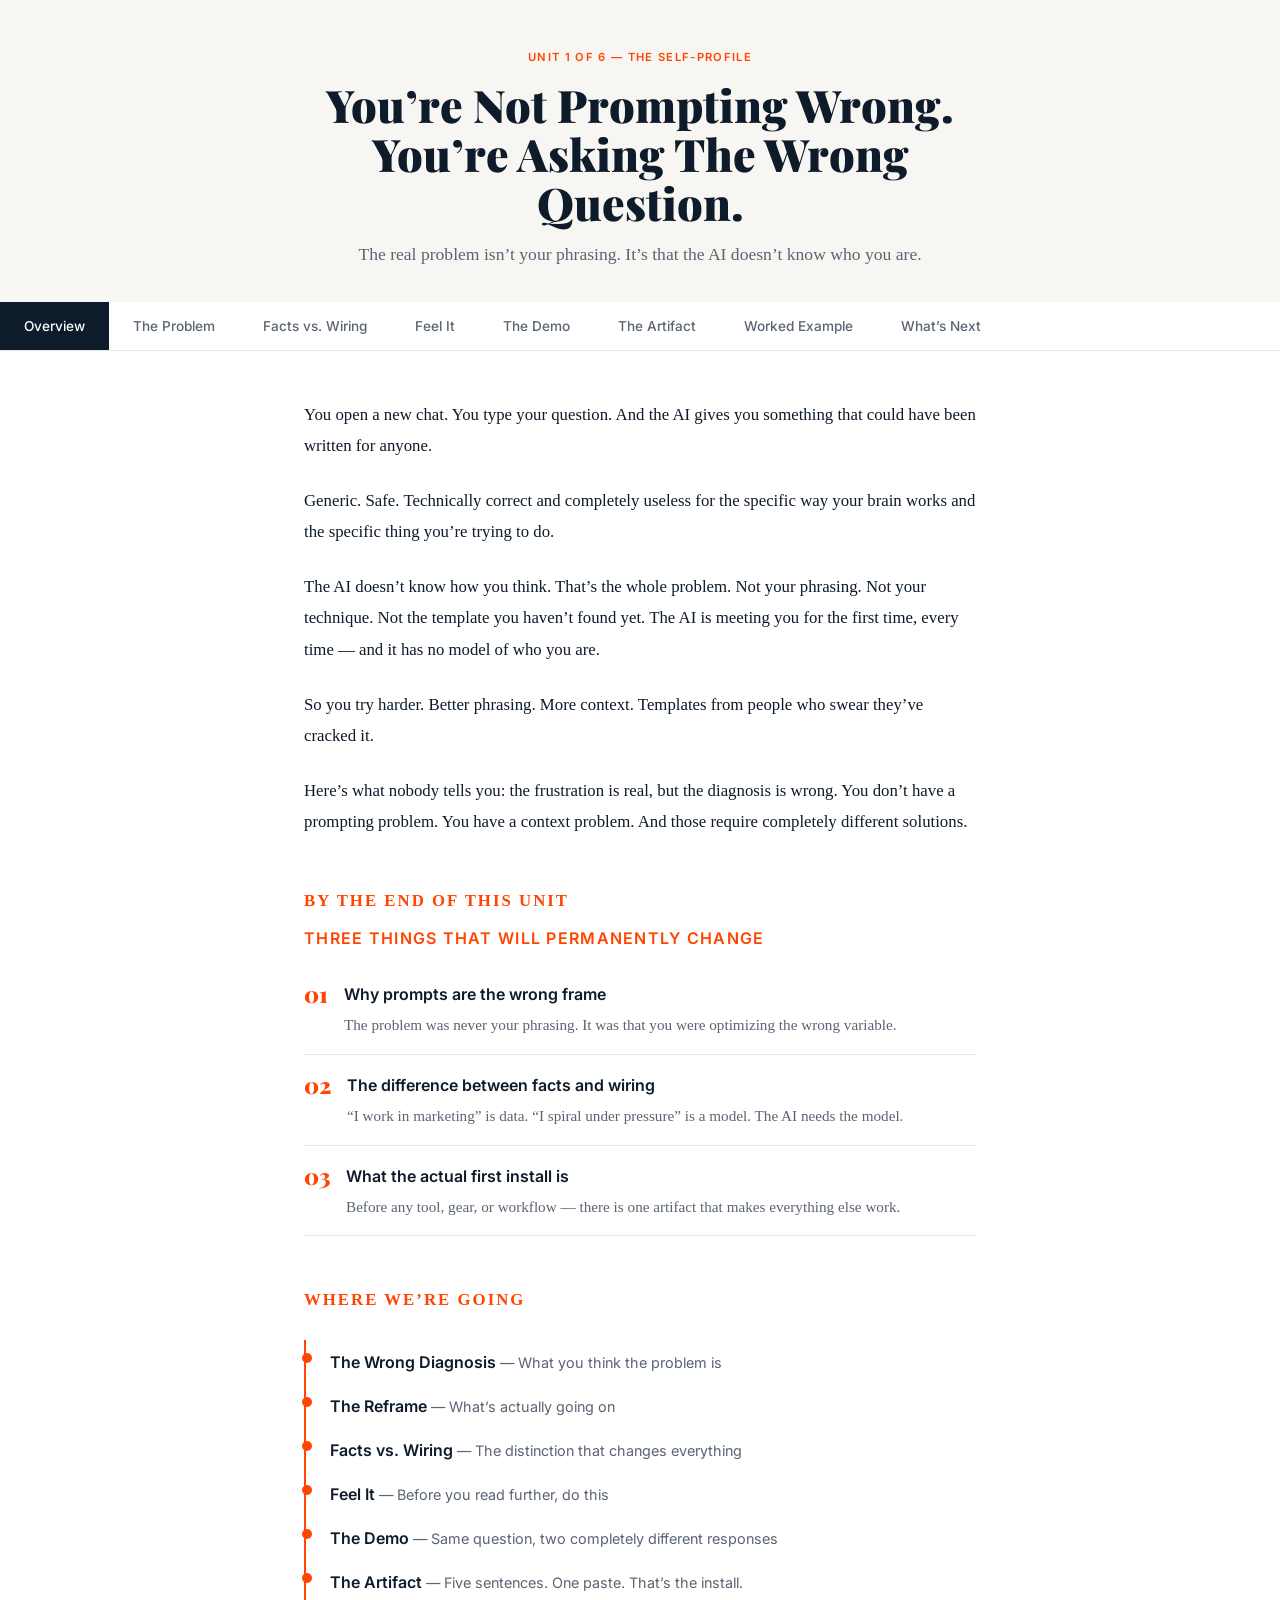
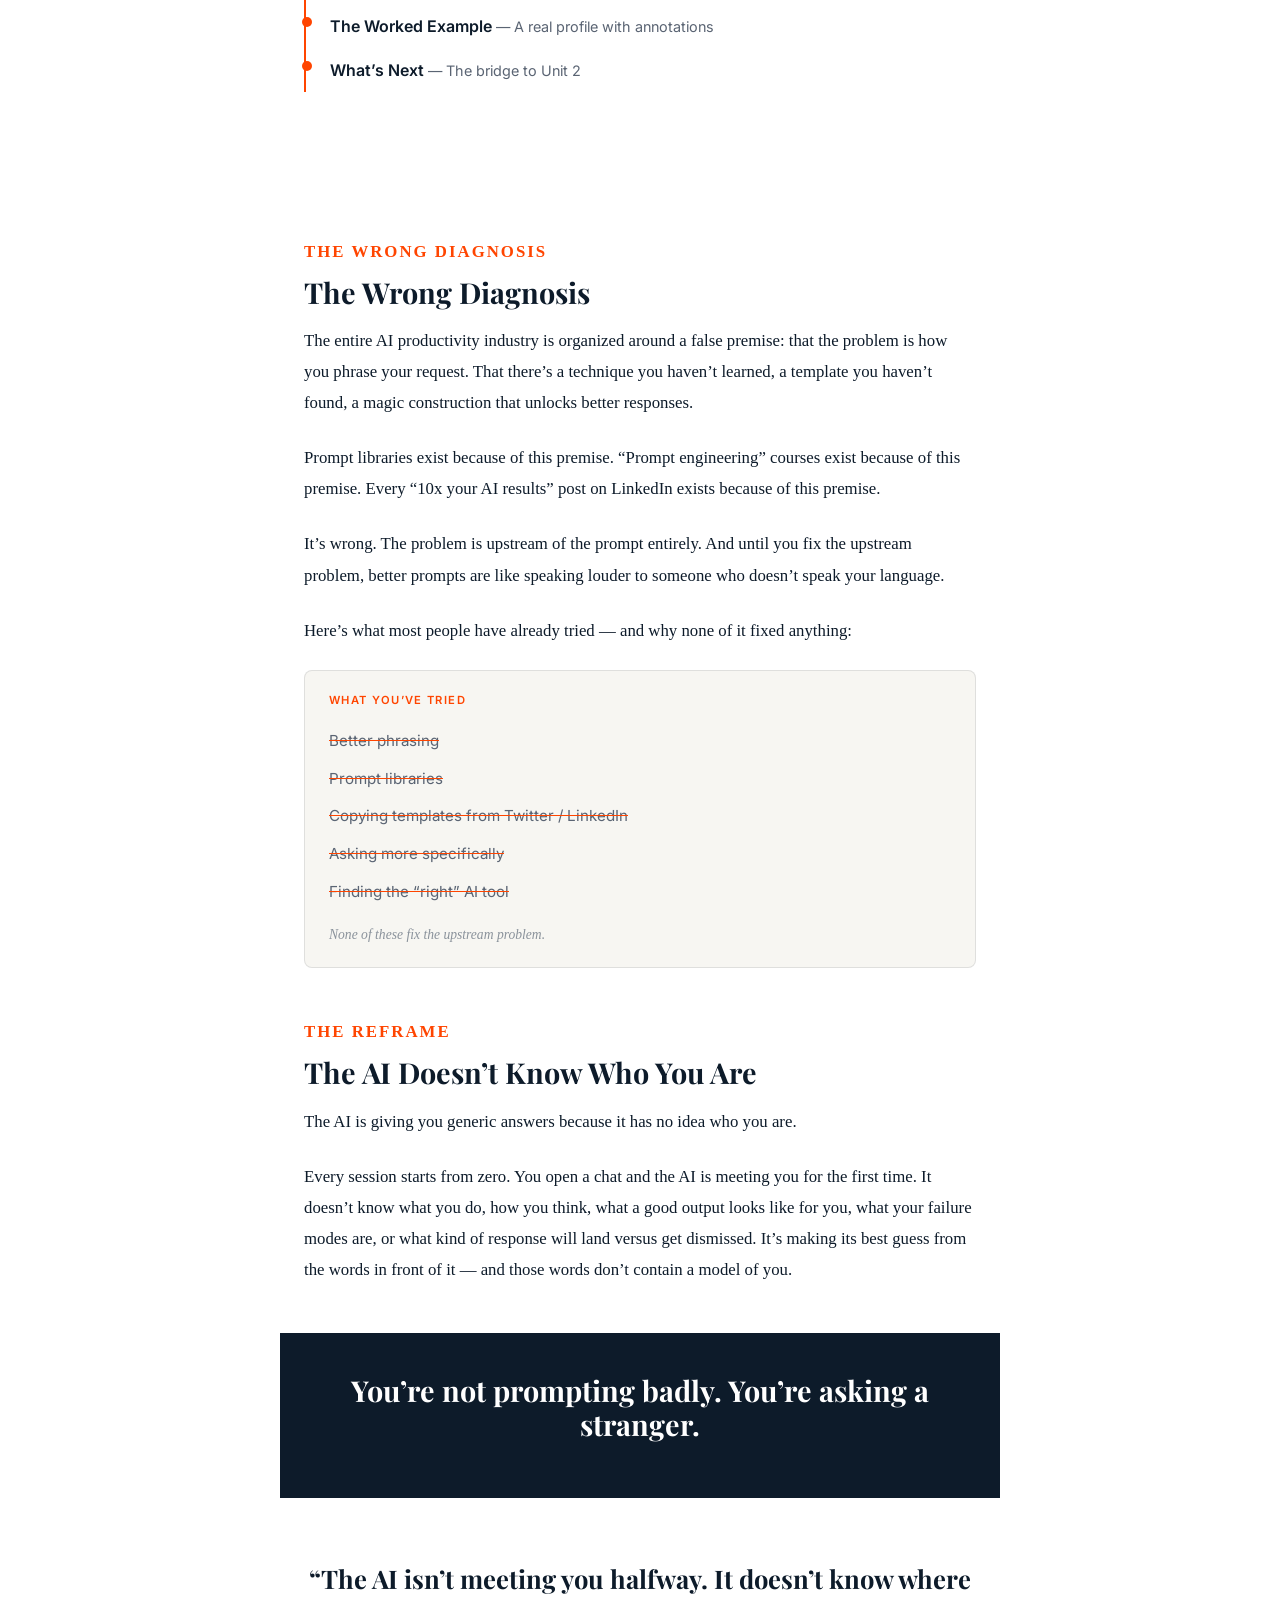
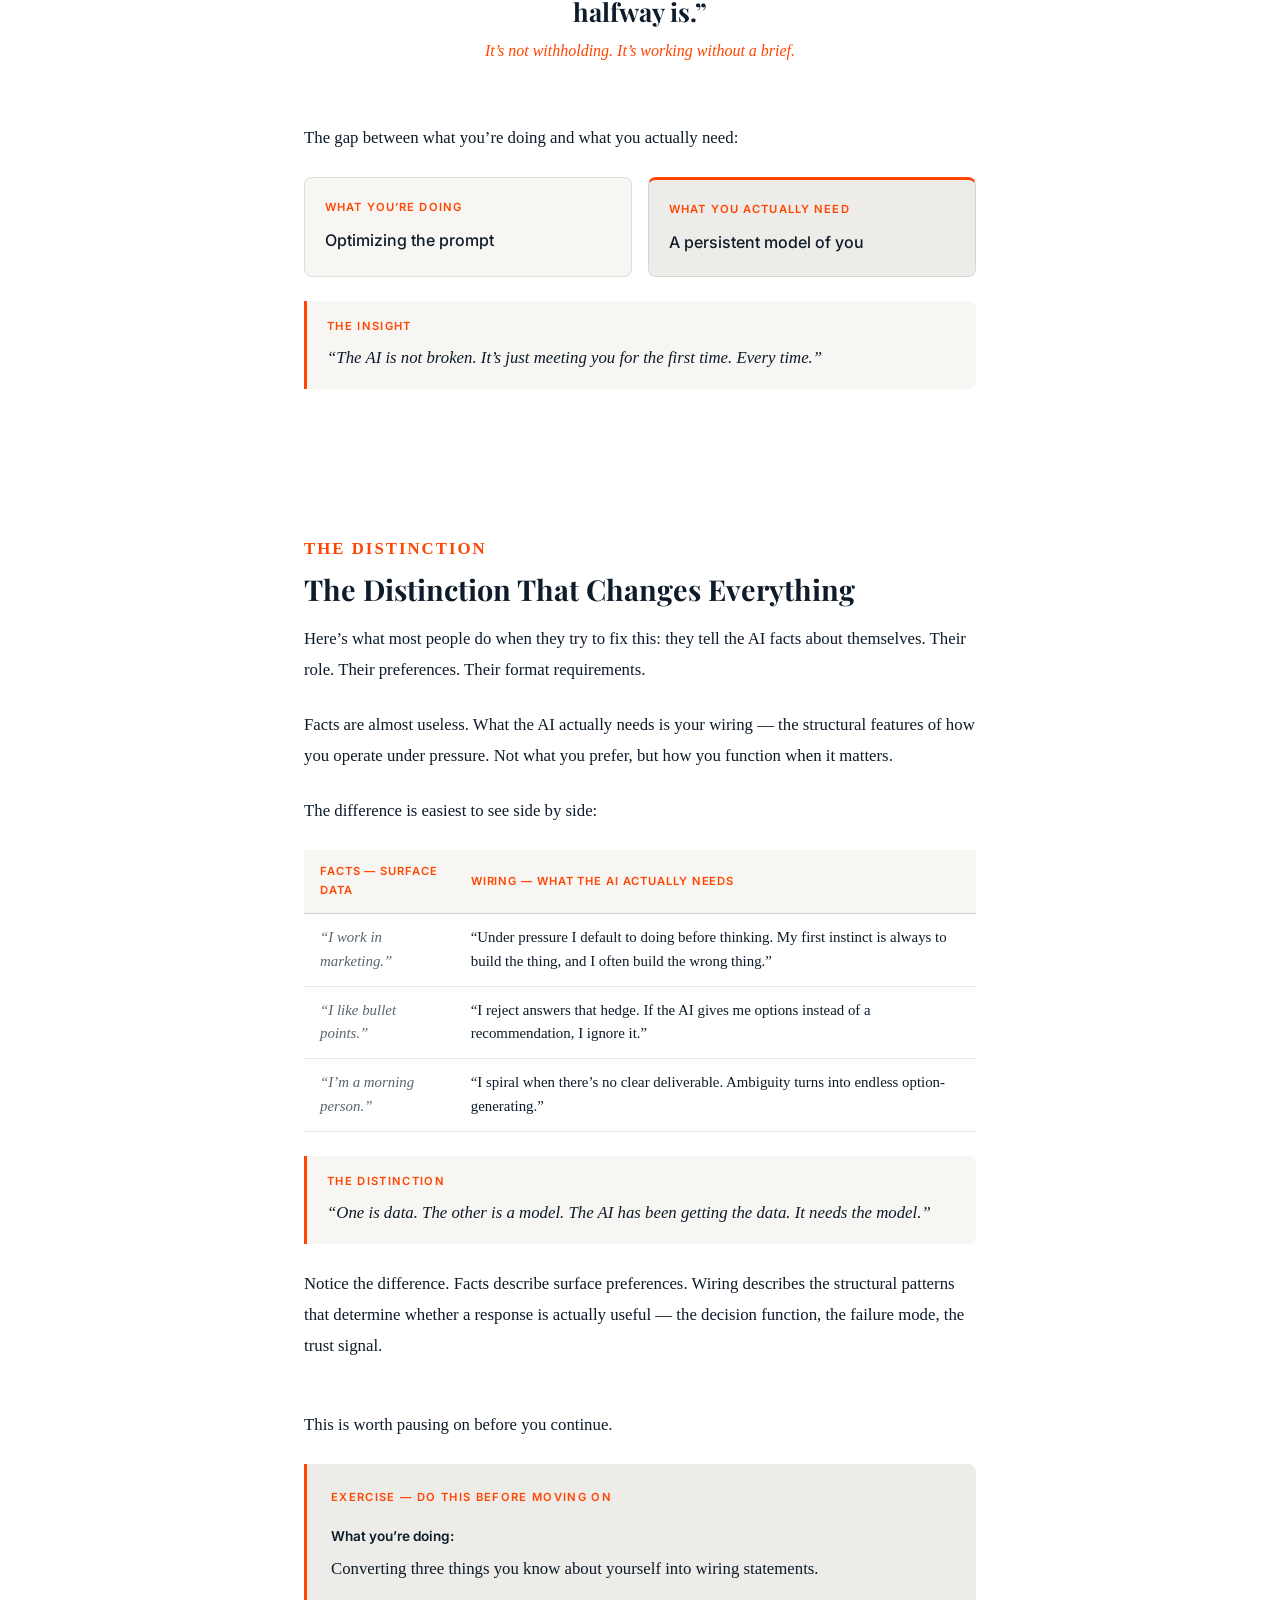
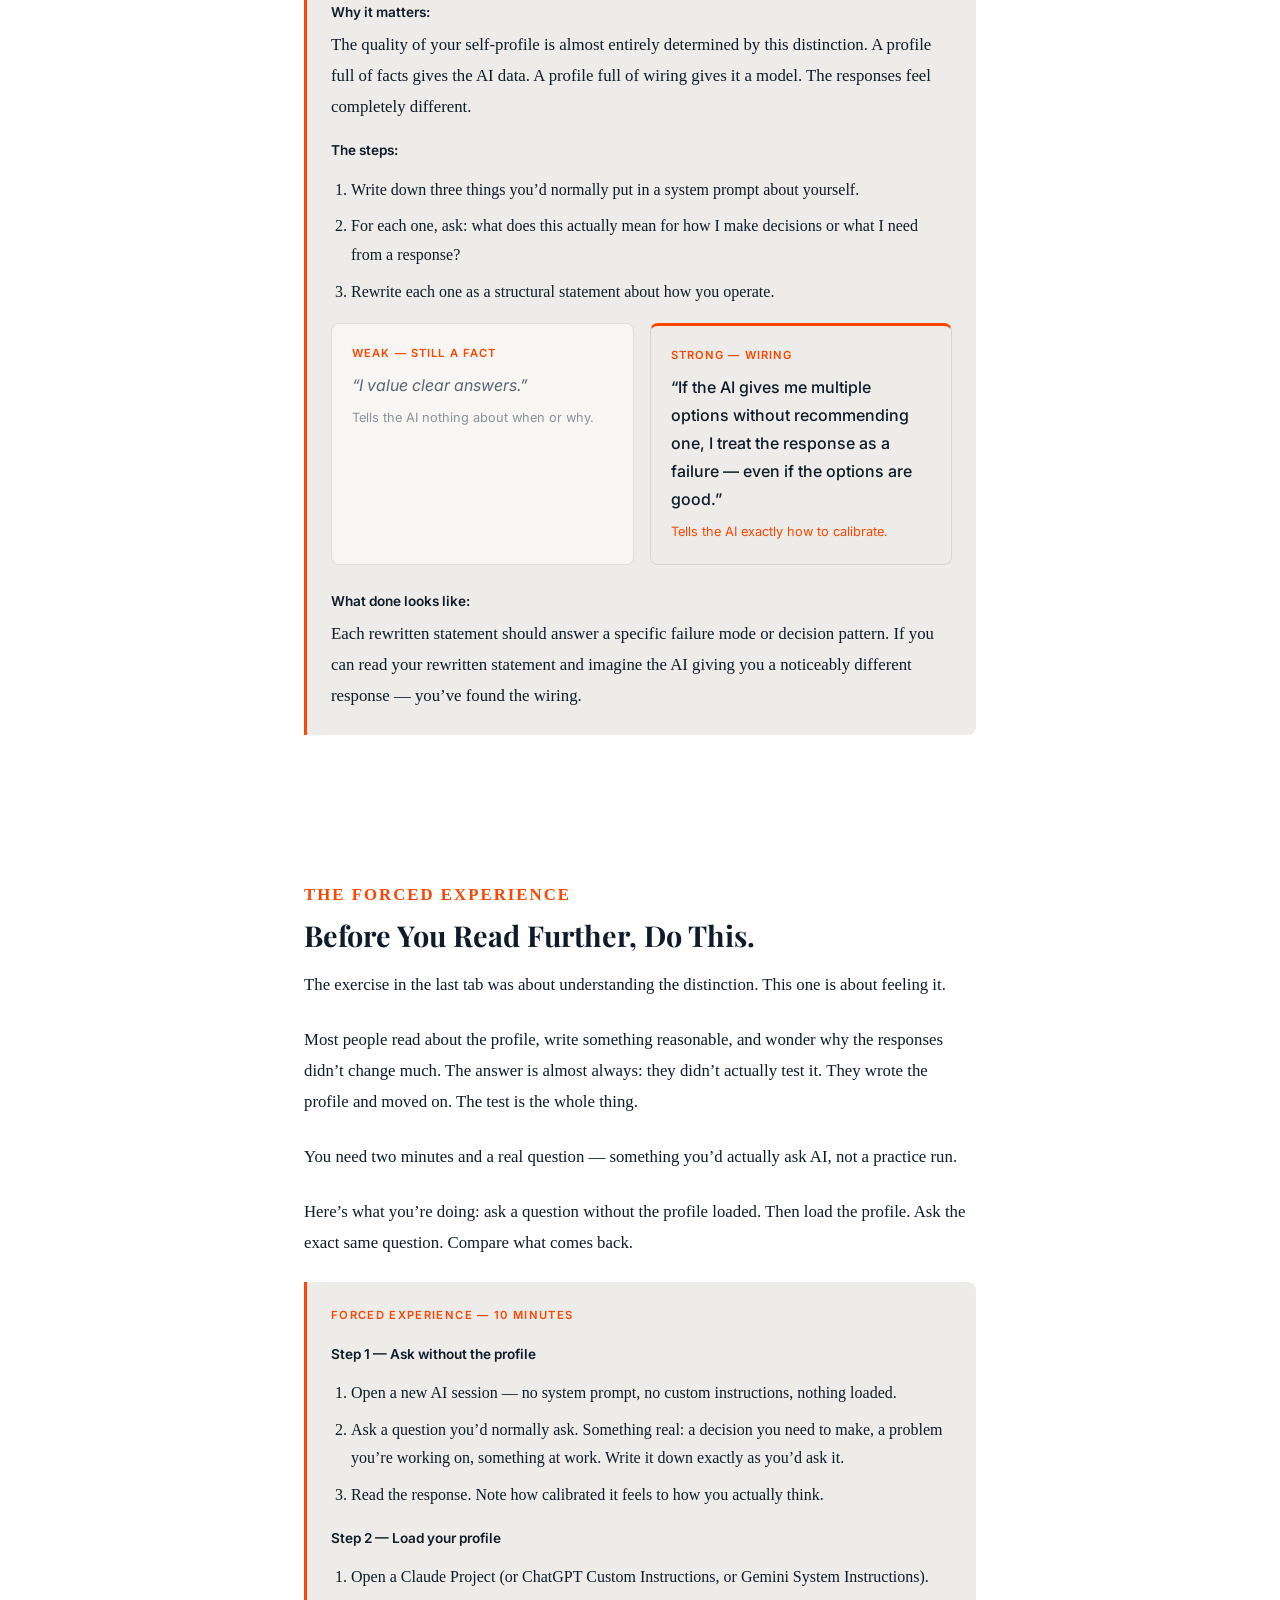
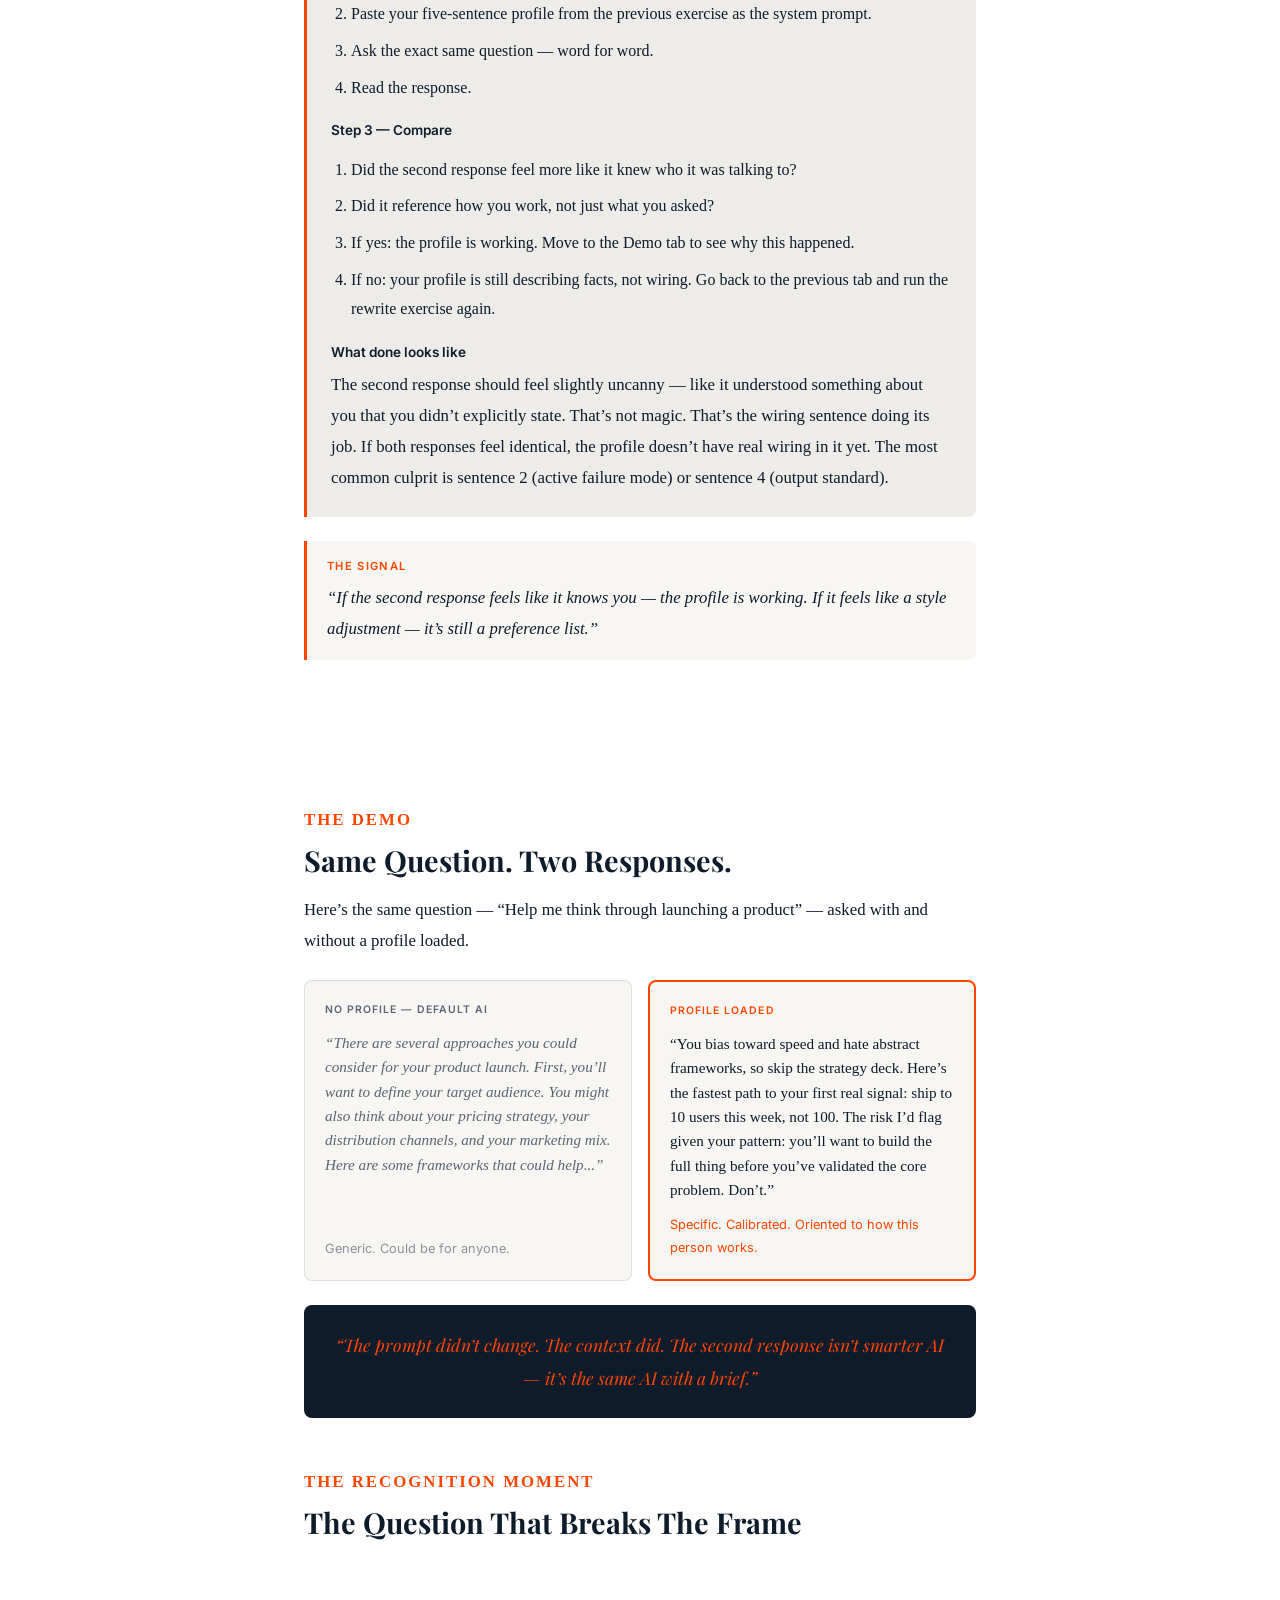
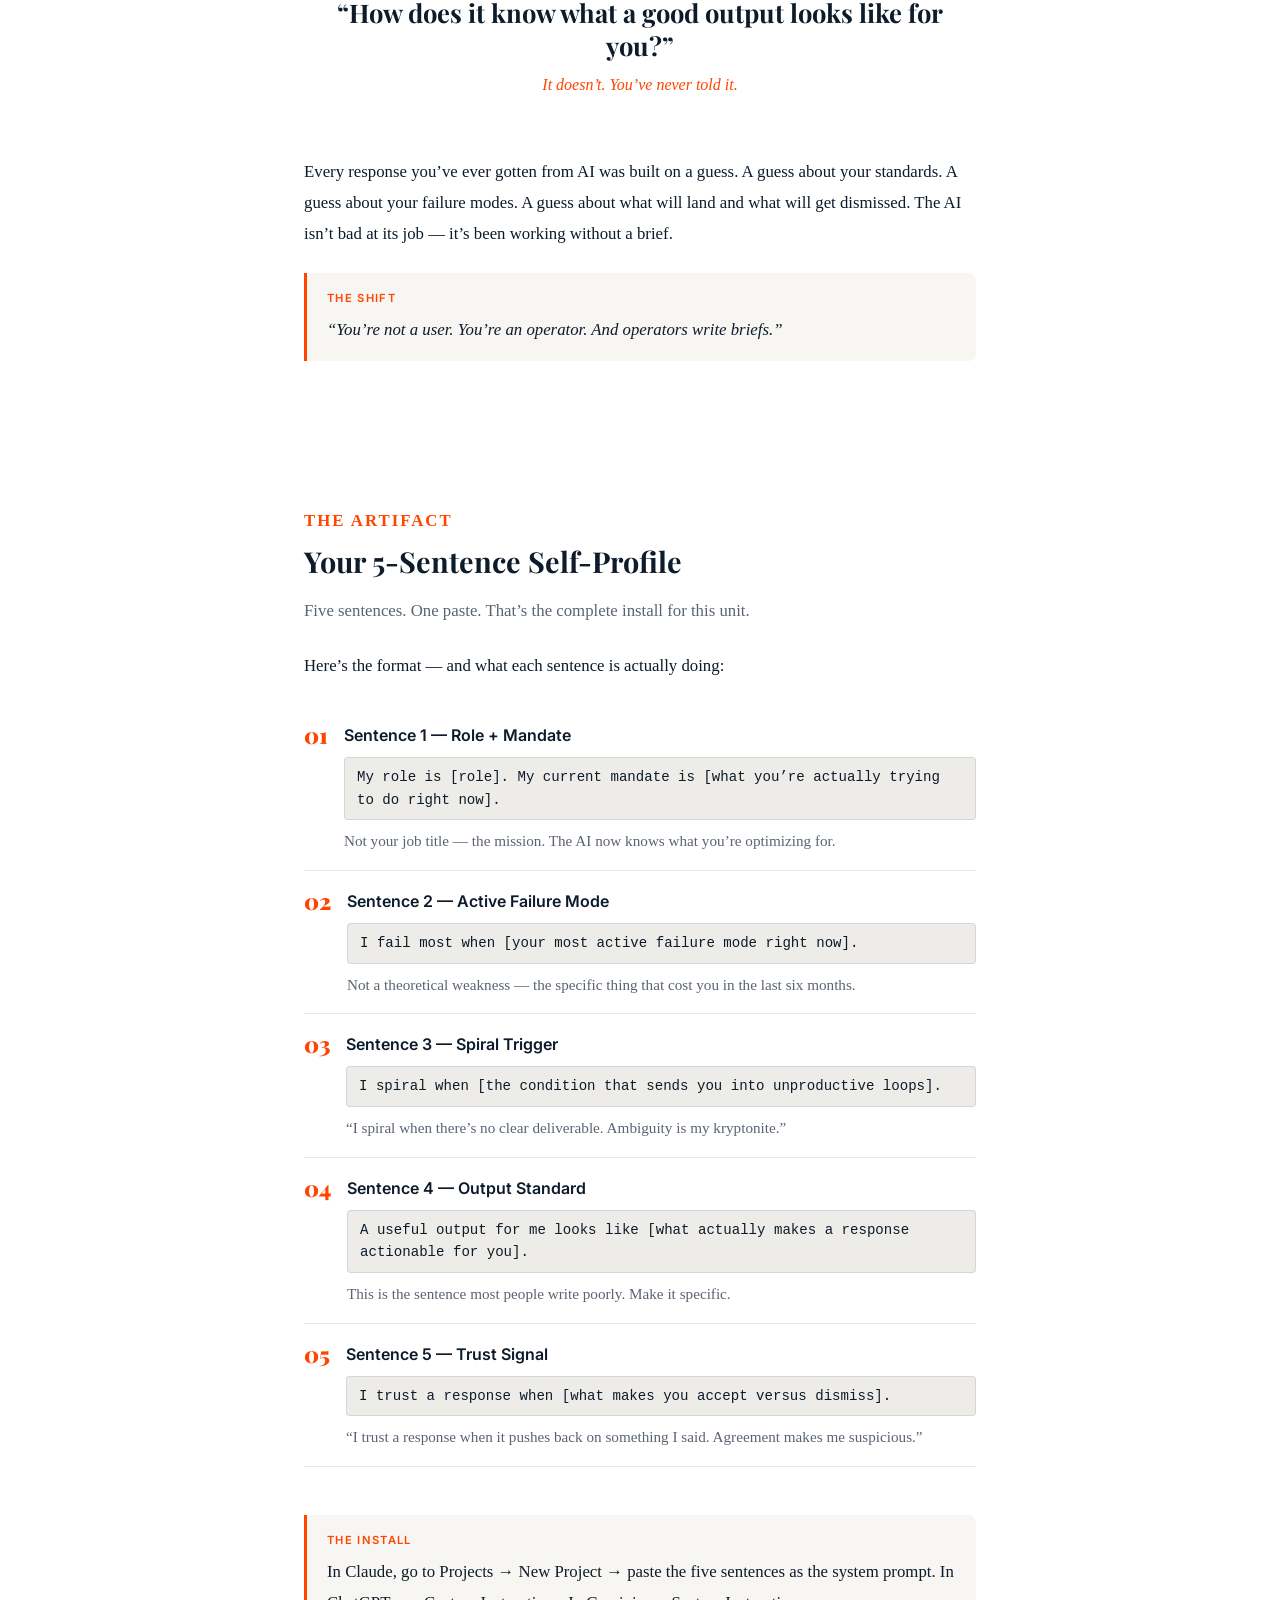
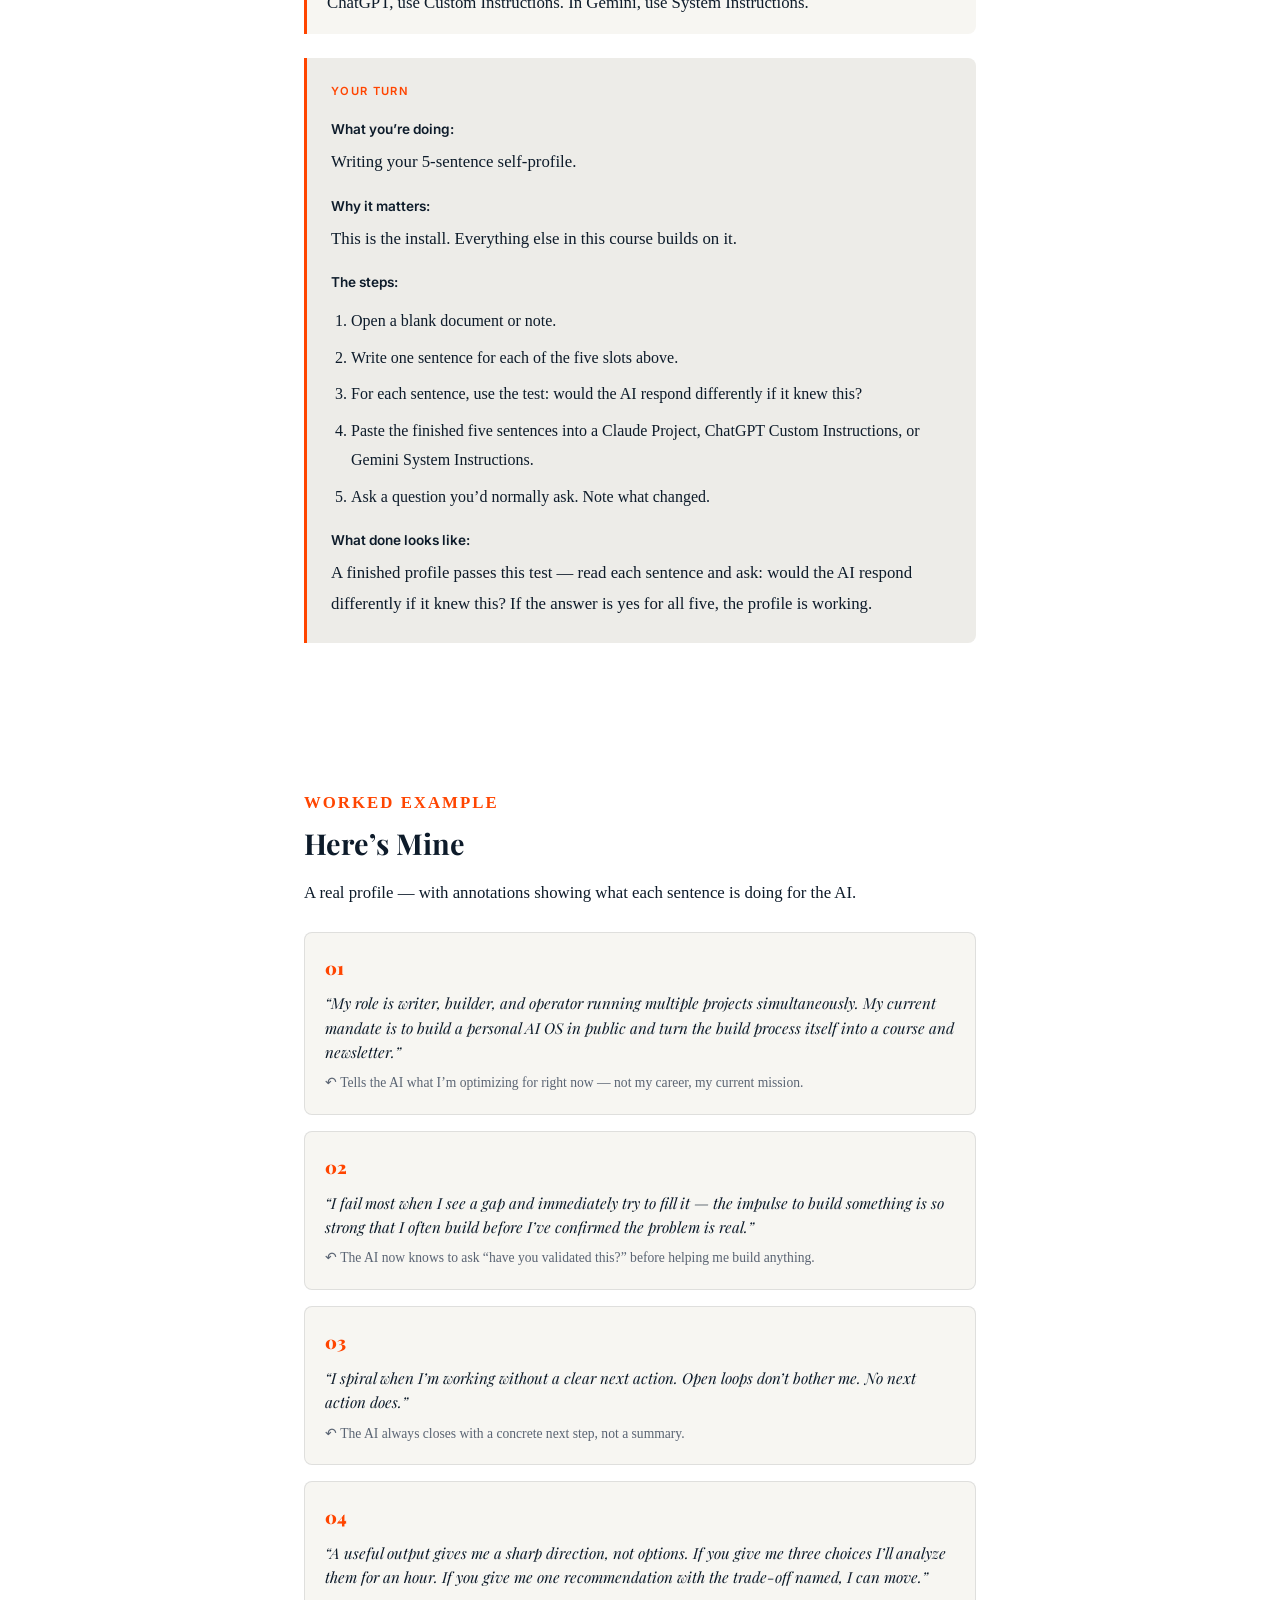
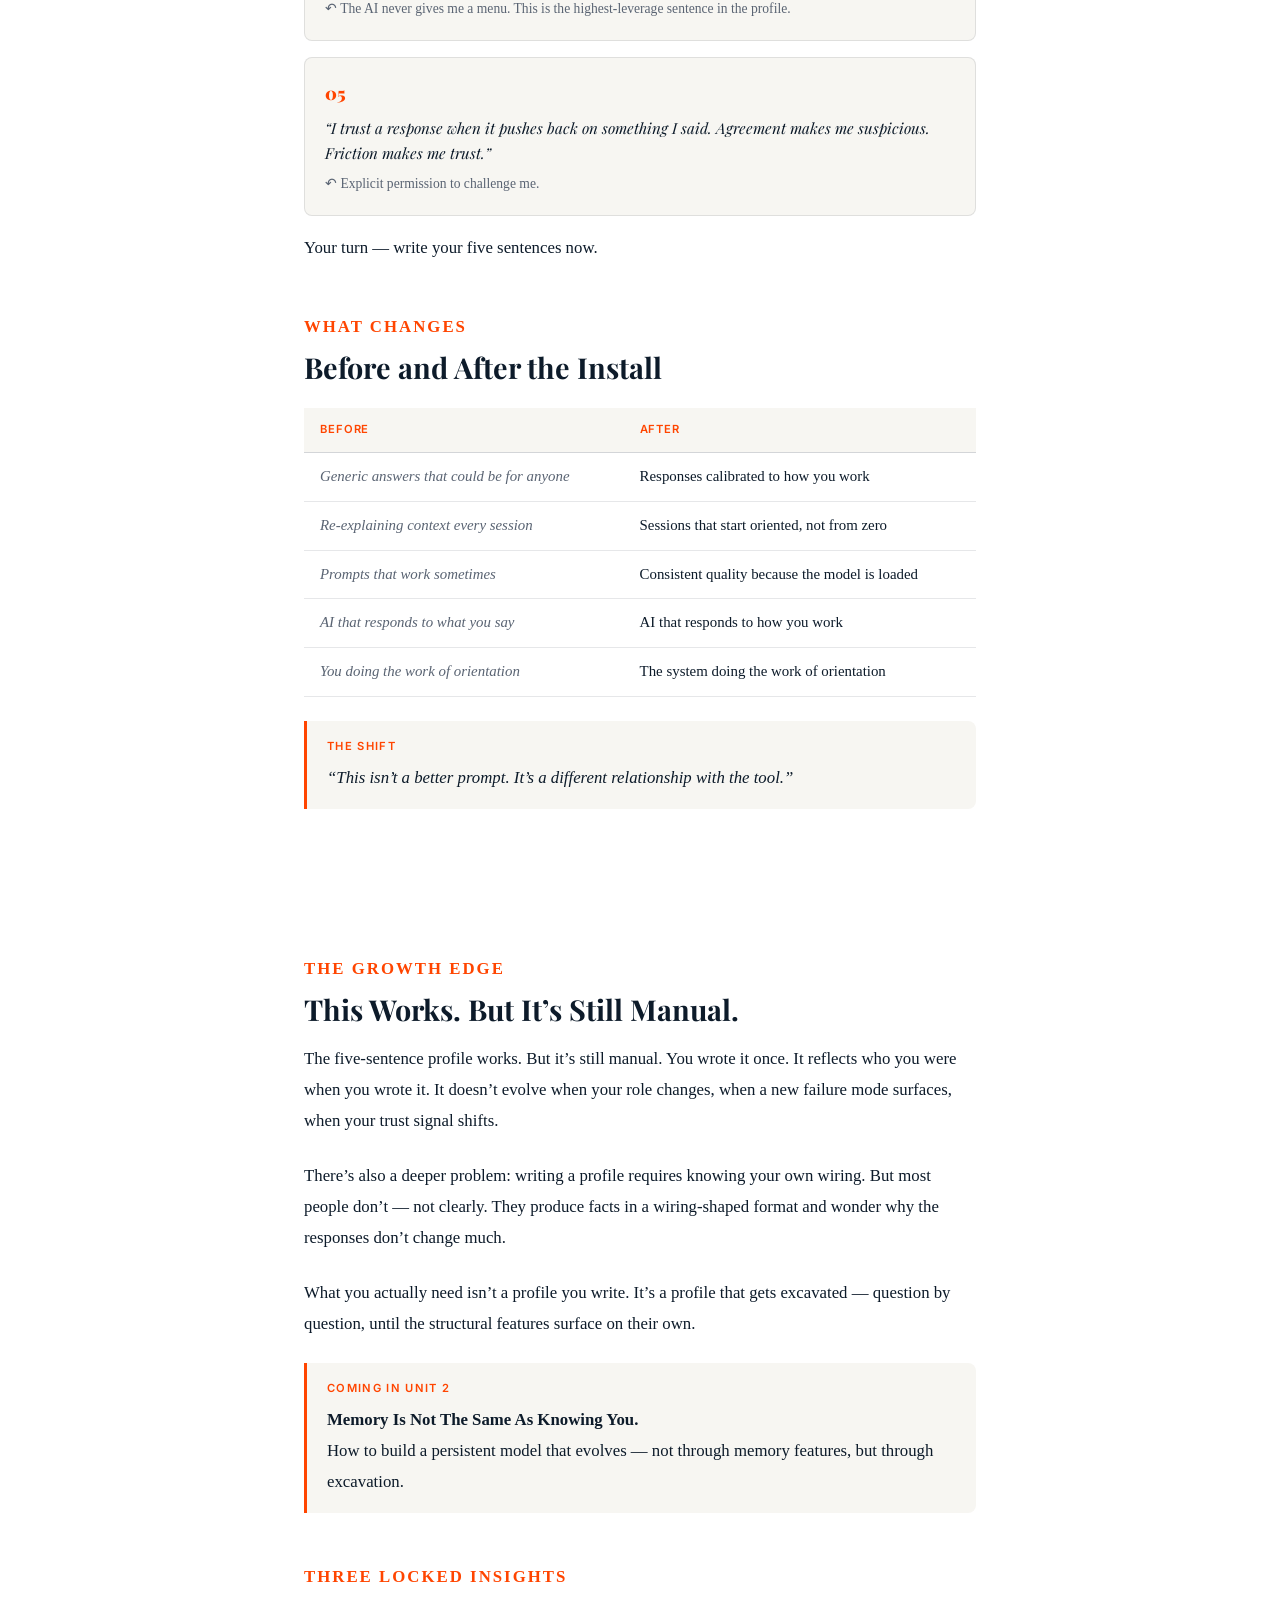
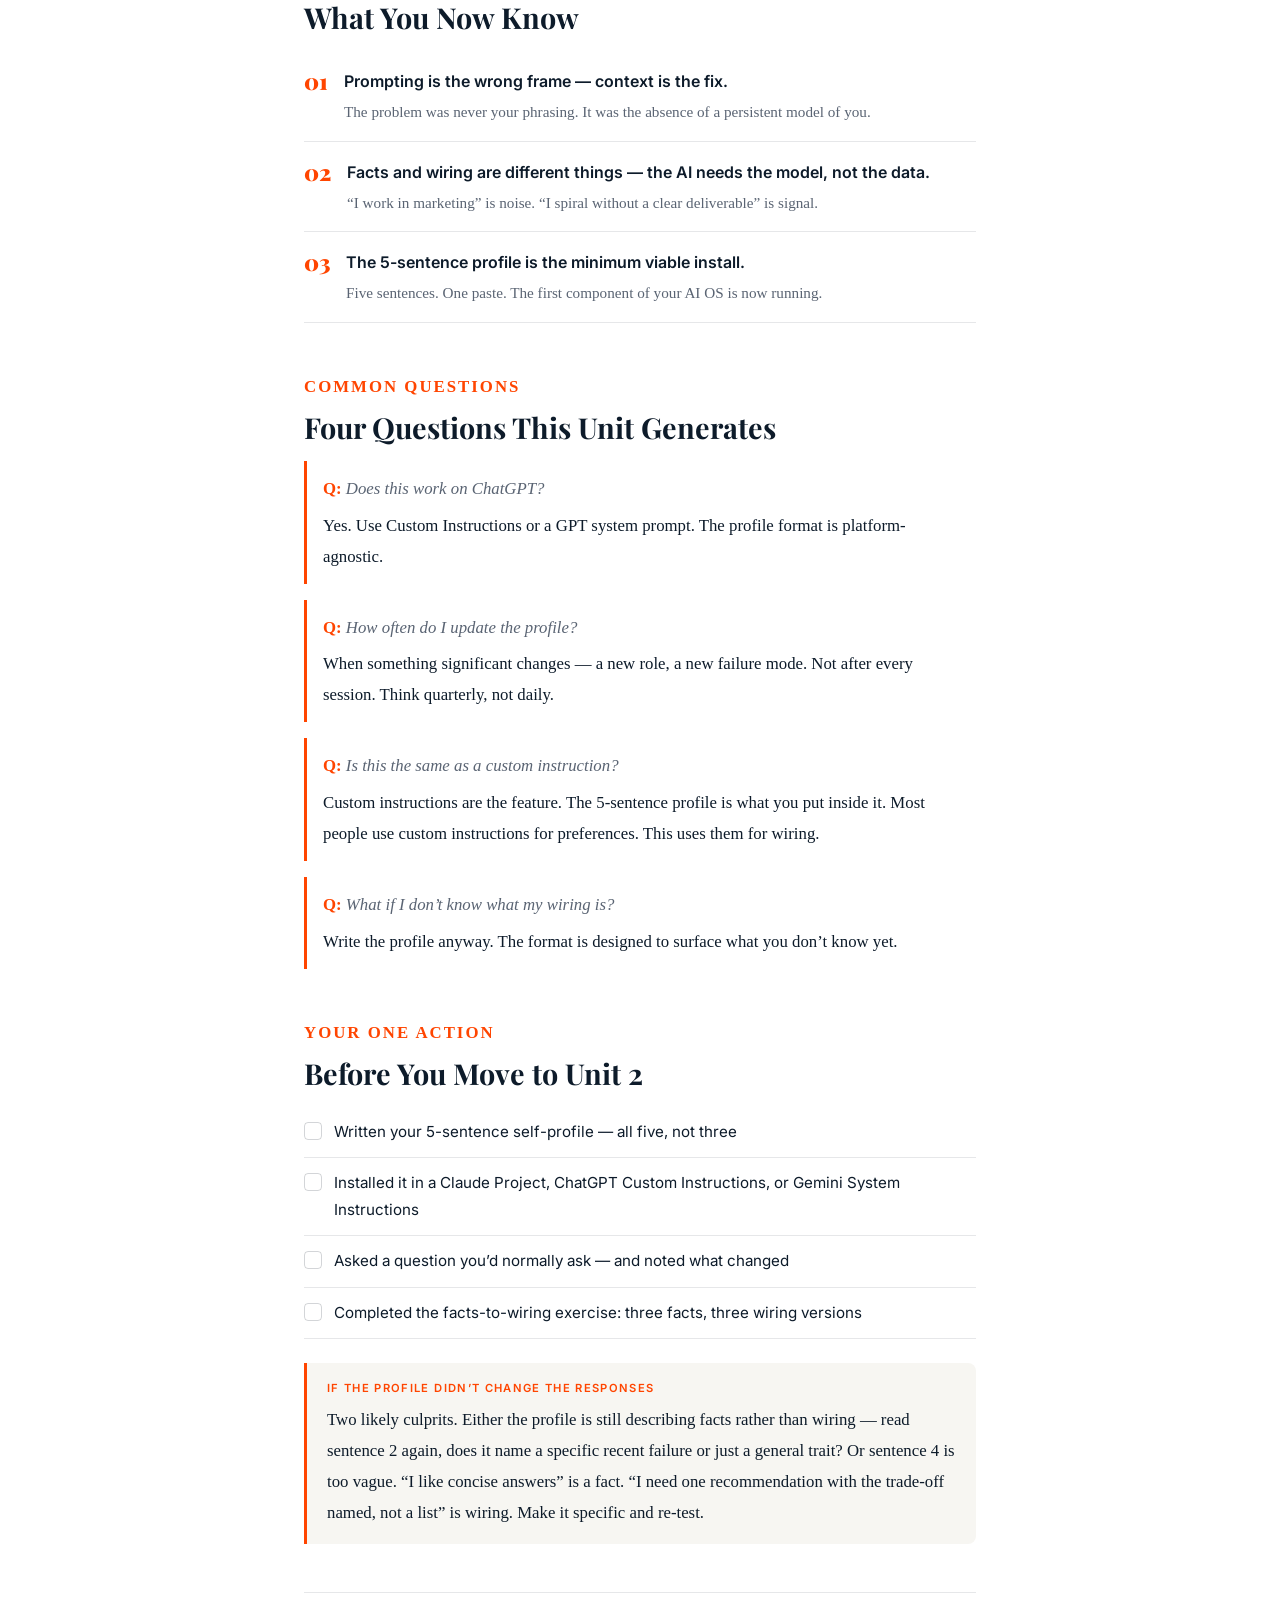
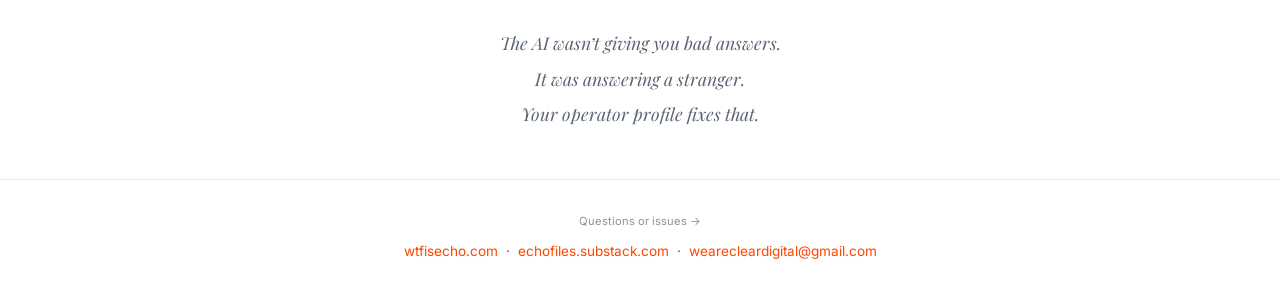
==== commit 62359c94: "Course review patches Apr 6: Unit 1+2 Feel It tabs, Unit 3 modal fix, validation callouts Units 1-4," ====
--- a/unit-1.html
+++ b/unit-1.html
@@ -20,372 +20,240 @@
   <!-- ===== UNIT TITLE BLOCK ===== -->
   <div class="unit-title-block">
     <span class="eyebrow">UNIT 1 OF 6 &mdash; THE SELF-PROFILE</span>
-    <h1>You're Not Prompting Wrong. You're Asking The Wrong Question.</h1>
-    <p class="subtitle">The real problem isn't your phrasing. It's that the AI doesn't know who you are.</p>
+    <h1>You’re Not Prompting Wrong. You’re Asking The Wrong Question.</h1>
+    <p class="subtitle">The real problem isn’t your phrasing. It’s that the AI doesn’t know who you are.</p>
   </div>
 
-  <!-- ===== TAB NAV (7 tabs, scroll-driven) ===== -->
+  <!-- ===== TAB NAV (8 tabs, scroll-driven) ===== -->
   <nav class="tab-nav">
     <div class="tab-nav-tabs">
       <button class="tab-btn active" data-tab="0">Overview</button>
       <button class="tab-btn" data-tab="1">The Problem</button>
       <button class="tab-btn" data-tab="2">Facts vs. Wiring</button>
-      <button class="tab-btn" data-tab="3">The Demo</button>
-      <button class="tab-btn" data-tab="4">The Artifact</button>
-      <button class="tab-btn" data-tab="5">Worked Example</button>
-      <button class="tab-btn" data-tab="6">What's Next</button>
+      <button class="tab-btn" data-tab="3">Feel It</button>
+      <button class="tab-btn" data-tab="4">The Demo</button>
+      <button class="tab-btn" data-tab="5">The Artifact</button>
+      <button class="tab-btn" data-tab="6">Worked Example</button>
+      <button class="tab-btn" data-tab="7">What’s Next</button>
       <div class="progress-bar" id="progressBar"></div>
     </div>
   </nav>
 
-  <!-- ===== TAB CONTENT (continuous scroll, all visible) ===== -->
   <main>
 
-    <!-- ==================== TAB 0: Overview ==================== -->
     <div class="content-area" id="panel-0">
-
       <div class="section">
         <p class="prose">You open a new chat. You type your question. And the AI gives you something that could have been written for anyone.</p>
-        <p class="prose">Generic. Safe. Technically correct and completely useless for the specific way your brain works and the specific thing you're trying to do.</p>
-        <p class="prose">The AI doesn't know how you think. That's the whole problem. Not your phrasing. Not your technique. Not the template you haven't found yet. The AI is meeting you for the first time, every time &mdash; and it has no model of who you are.</p>
-        <p class="prose">So you try harder. Better phrasing. More context. Templates from people who swear they've cracked it.</p>
-        <p class="prose">Here's what nobody tells you: the frustration is real, but the diagnosis is wrong. You don't have a prompting problem. You have a context problem. And those require completely different solutions.</p>
-      </div>
-
+        <p class="prose">Generic. Safe. Technically correct and completely useless for the specific way your brain works and the specific thing you’re trying to do.</p>
+        <p class="prose">The AI doesn’t know how you think. That’s the whole problem. Not your phrasing. Not your technique. Not the template you haven’t found yet. The AI is meeting you for the first time, every time &mdash; and it has no model of who you are.</p>
+        <p class="prose">So you try harder. Better phrasing. More context. Templates from people who swear they’ve cracked it.</p>
+        <p class="prose">Here’s what nobody tells you: the frustration is real, but the diagnosis is wrong. You don’t have a prompting problem. You have a context problem. And those require completely different solutions.</p>
+      </div>
       <div class="section">
         <p class="section-label">BY THE END OF THIS UNIT</p>
         <h3>THREE THINGS THAT WILL PERMANENTLY CHANGE</h3>
-        <div class="num-item">
-          <span class="num-item-num">01</span>
-          <div class="num-item-content">
-            <div class="num-item-title">Why prompts are the wrong frame</div>
-            <div class="num-item-desc">The problem was never your phrasing. It was that you were optimizing the wrong variable.</div>
-          </div>
-        </div>
-        <div class="num-item">
-          <span class="num-item-num">02</span>
-          <div class="num-item-content">
-            <div class="num-item-title">The difference between facts and wiring</div>
-            <div class="num-item-desc">&ldquo;I work in marketing&rdquo; is data. &ldquo;I spiral under pressure&rdquo; is a model. The AI needs the model.</div>
-          </div>
-        </div>
-        <div class="num-item">
-          <span class="num-item-num">03</span>
-          <div class="num-item-content">
-            <div class="num-item-title">What the actual first install is</div>
-            <div class="num-item-desc">Before any tool, gear, or workflow &mdash; there is one artifact that makes everything else work.</div>
-          </div>
-        </div>
-      </div>
-
-      <div class="section">
-        <p class="section-label">WHERE WE'RE GOING</p>
+        <div class="num-item"><span class="num-item-num">01</span><div class="num-item-content"><div class="num-item-title">Why prompts are the wrong frame</div><div class="num-item-desc">The problem was never your phrasing. It was that you were optimizing the wrong variable.</div></div></div>
+        <div class="num-item"><span class="num-item-num">02</span><div class="num-item-content"><div class="num-item-title">The difference between facts and wiring</div><div class="num-item-desc">&ldquo;I work in marketing&rdquo; is data. &ldquo;I spiral under pressure&rdquo; is a model. The AI needs the model.</div></div></div>
+        <div class="num-item"><span class="num-item-num">03</span><div class="num-item-content"><div class="num-item-title">What the actual first install is</div><div class="num-item-desc">Before any tool, gear, or workflow &mdash; there is one artifact that makes everything else work.</div></div></div>
+      </div>
+      <div class="section">
+        <p class="section-label">WHERE WE’RE GOING</p>
         <div class="timeline">
           <div class="timeline-step"><span class="timeline-step-label">The Wrong Diagnosis</span> <span class="timeline-step-desc">&mdash; What you think the problem is</span></div>
-          <div class="timeline-step"><span class="timeline-step-label">The Reframe</span> <span class="timeline-step-desc">&mdash; What's actually going on</span></div>
+          <div class="timeline-step"><span class="timeline-step-label">The Reframe</span> <span class="timeline-step-desc">&mdash; What’s actually going on</span></div>
           <div class="timeline-step"><span class="timeline-step-label">Facts vs. Wiring</span> <span class="timeline-step-desc">&mdash; The distinction that changes everything</span></div>
+          <div class="timeline-step"><span class="timeline-step-label">Feel It</span> <span class="timeline-step-desc">&mdash; Before you read further, do this</span></div>
           <div class="timeline-step"><span class="timeline-step-label">The Demo</span> <span class="timeline-step-desc">&mdash; Same question, two completely different responses</span></div>
-          <div class="timeline-step"><span class="timeline-step-label">The Artifact</span> <span class="timeline-step-desc">&mdash; Five sentences. One paste. That's the install.</span></div>
+          <div class="timeline-step"><span class="timeline-step-label">The Artifact</span> <span class="timeline-step-desc">&mdash; Five sentences. One paste. That’s the install.</span></div>
           <div class="timeline-step"><span class="timeline-step-label">The Worked Example</span> <span class="timeline-step-desc">&mdash; A real profile with annotations</span></div>
-          <div class="timeline-step"><span class="timeline-step-label">What's Next</span> <span class="timeline-step-desc">&mdash; The bridge to Unit 2</span></div>
-        </div>
-      </div>
-    </div>
-
-    <!-- ==================== TAB 1: The Problem ==================== -->
+          <div class="timeline-step"><span class="timeline-step-label">What’s Next</span> <span class="timeline-step-desc">&mdash; The bridge to Unit 2</span></div>
+        </div>
+      </div>
+    </div>
+
     <div class="content-area" id="panel-1">
-
       <div class="section">
         <p class="section-label">THE WRONG DIAGNOSIS</p>
         <h2>The Wrong Diagnosis</h2>
-        <p class="prose">The entire AI productivity industry is organized around a false premise: that the problem is how you phrase your request. That there's a technique you haven't learned, a template you haven't found, a magic construction that unlocks better responses.</p>
+        <p class="prose">The entire AI productivity industry is organized around a false premise: that the problem is how you phrase your request. That there’s a technique you haven’t learned, a template you haven’t found, a magic construction that unlocks better responses.</p>
         <p class="prose">Prompt libraries exist because of this premise. &ldquo;Prompt engineering&rdquo; courses exist because of this premise. Every &ldquo;10x your AI results&rdquo; post on LinkedIn exists because of this premise.</p>
-        <p class="prose">It's wrong. The problem is upstream of the prompt entirely. And until you fix the upstream problem, better prompts are like speaking louder to someone who doesn't speak your language.</p>
-
-        <p class="prose">Here's what most people have already tried &mdash; and why none of it fixed anything:</p>
-
+        <p class="prose">It’s wrong. The problem is upstream of the prompt entirely. And until you fix the upstream problem, better prompts are like speaking louder to someone who doesn’t speak your language.</p>
+        <p class="prose">Here’s what most people have already tried &mdash; and why none of it fixed anything:</p>
         <div class="strikethrough-list">
-          <div class="strikethrough-label">WHAT YOU'VE TRIED</div>
-          <ul>
-            <li>Better phrasing</li>
-            <li>Prompt libraries</li>
-            <li>Copying templates from Twitter / LinkedIn</li>
-            <li>Asking more specifically</li>
-            <li>Finding the &ldquo;right&rdquo; AI tool</li>
-          </ul>
+          <div class="strikethrough-label">WHAT YOU’VE TRIED</div>
+          <ul><li>Better phrasing</li><li>Prompt libraries</li><li>Copying templates from Twitter / LinkedIn</li><li>Asking more specifically</li><li>Finding the &ldquo;right&rdquo; AI tool</li></ul>
           <div class="strikethrough-footer">None of these fix the upstream problem.</div>
         </div>
       </div>
-
       <div class="section">
         <p class="section-label">THE REFRAME</p>
-        <h2>The AI Doesn't Know Who You Are</h2>
+        <h2>The AI Doesn’t Know Who You Are</h2>
         <p class="prose">The AI is giving you generic answers because it has no idea who you are.</p>
-        <p class="prose">Every session starts from zero. You open a chat and the AI is meeting you for the first time. It doesn't know what you do, how you think, what a good output looks like for you, what your failure modes are, or what kind of response will land versus get dismissed. It's making its best guess from the words in front of it &mdash; and those words don't contain a model of you.</p>
-      </div>
-
+        <p class="prose">Every session starts from zero. You open a chat and the AI is meeting you for the first time. It doesn’t know what you do, how you think, what a good output looks like for you, what your failure modes are, or what kind of response will land versus get dismissed. It’s making its best guess from the words in front of it &mdash; and those words don’t contain a model of you.</p>
+      </div>
       <div class="dark-divider">
-        <h2>You're not prompting badly. You're asking a stranger.</h2>
-      </div>
-
-      <div class="section">
-        <p class="prose">The gap between what you're doing and what you actually need:</p>
-
+        <h2>You’re not prompting badly. You’re asking a stranger.</h2>
+      </div>
+      <div class="pull-quote-large">
+        <blockquote>&ldquo;The AI isn’t meeting you halfway. It doesn’t know where halfway is.&rdquo;</blockquote>
+        <p class="accent-sub">It’s not withholding. It’s working without a brief.</p>
+      </div>
+      <div class="section">
+        <p class="prose">The gap between what you’re doing and what you actually need:</p>
         <div class="comparison">
-          <div class="comparison-card">
-            <div class="card-label">WHAT YOU'RE DOING</div>
-            <div class="card-content">Optimizing the prompt</div>
-          </div>
-          <div class="comparison-card accented">
-            <div class="card-label">WHAT YOU ACTUALLY NEED</div>
-            <div class="card-content">A persistent model of you</div>
-          </div>
-        </div>
-
-        <div class="insight">
-          <div class="insight-label">THE INSIGHT</div>
-          <p class="insight-quote">&ldquo;The AI is not broken. It's just meeting you for the first time. Every time.&rdquo;</p>
-        </div>
-      </div>
-    </div>
-
-    <!-- ==================== TAB 2: Facts vs. Wiring ==================== -->
+          <div class="comparison-card"><div class="card-label">WHAT YOU’RE DOING</div><div class="card-content">Optimizing the prompt</div></div>
+          <div class="comparison-card accented"><div class="card-label">WHAT YOU ACTUALLY NEED</div><div class="card-content">A persistent model of you</div></div>
+        </div>
+        <div class="insight"><div class="insight-label">THE INSIGHT</div><p class="insight-quote">&ldquo;The AI is not broken. It’s just meeting you for the first time. Every time.&rdquo;</p></div>
+      </div>
+    </div>
+
     <div class="content-area" id="panel-2">
-
       <div class="section">
         <p class="section-label">THE DISTINCTION</p>
         <h2>The Distinction That Changes Everything</h2>
-        <p class="prose">Here's what most people do when they try to fix this: they tell the AI facts about themselves. Their role. Their preferences. Their format requirements.</p>
+        <p class="prose">Here’s what most people do when they try to fix this: they tell the AI facts about themselves. Their role. Their preferences. Their format requirements.</p>
         <p class="prose">Facts are almost useless. What the AI actually needs is your wiring &mdash; the structural features of how you operate under pressure. Not what you prefer, but how you function when it matters.</p>
-
         <p class="prose">The difference is easiest to see side by side:</p>
-
         <table class="data-table">
           <thead><tr><th>FACTS &mdash; surface data</th><th>WIRING &mdash; what the AI actually needs</th></tr></thead>
           <tbody>
             <tr><td>&ldquo;I work in marketing.&rdquo;</td><td>&ldquo;Under pressure I default to doing before thinking. My first instinct is always to build the thing, and I often build the wrong thing.&rdquo;</td></tr>
             <tr><td>&ldquo;I like bullet points.&rdquo;</td><td>&ldquo;I reject answers that hedge. If the AI gives me options instead of a recommendation, I ignore it.&rdquo;</td></tr>
-            <tr><td>&ldquo;I'm a morning person.&rdquo;</td><td>&ldquo;I spiral when there's no clear deliverable. Ambiguity turns into endless option-generating.&rdquo;</td></tr>
+            <tr><td>&ldquo;I’m a morning person.&rdquo;</td><td>&ldquo;I spiral when there’s no clear deliverable. Ambiguity turns into endless option-generating.&rdquo;</td></tr>
           </tbody>
         </table>
-
-        <div class="insight">
-          <div class="insight-label">THE DISTINCTION</div>
-          <p class="insight-quote">&ldquo;One is data. The other is a model. The AI has been getting the data. It needs the model.&rdquo;</p>
-        </div>
-
+        <div class="insight"><div class="insight-label">THE DISTINCTION</div><p class="insight-quote">&ldquo;One is data. The other is a model. The AI has been getting the data. It needs the model.&rdquo;</p></div>
         <p class="prose">Notice the difference. Facts describe surface preferences. Wiring describes the structural patterns that determine whether a response is actually useful &mdash; the decision function, the failure mode, the trust signal.</p>
       </div>
-
       <div class="section">
         <p class="prose">This is worth pausing on before you continue.</p>
-
         <div class="exercise-block">
           <div class="exercise-label">EXERCISE &mdash; DO THIS BEFORE MOVING ON</div>
-
-          <p class="exercise-heading">What you're doing:</p>
+          <p class="exercise-heading">What you’re doing:</p>
           <p>Converting three things you know about yourself into wiring statements.</p>
-
           <p class="exercise-heading">Why it matters:</p>
           <p>The quality of your self-profile is almost entirely determined by this distinction. A profile full of facts gives the AI data. A profile full of wiring gives it a model. The responses feel completely different.</p>
-
           <p class="exercise-heading">The steps:</p>
           <ol>
-            <li>Write down three things you'd normally put in a system prompt about yourself. (&ldquo;I'm a morning person.&rdquo; &ldquo;I work in marketing.&rdquo; &ldquo;I like concise answers.&rdquo;)</li>
+            <li>Write down three things you’d normally put in a system prompt about yourself.</li>
             <li>For each one, ask: what does this actually mean for how I make decisions or what I need from a response?</li>
             <li>Rewrite each one as a structural statement about how you operate.</li>
           </ol>
-
           <div class="comparison" style="margin-top:1rem">
-            <div class="comparison-card">
-              <div class="card-label">WEAK &mdash; still a fact</div>
-              <div class="card-content muted">&ldquo;I value clear answers.&rdquo;</div>
-              <div class="card-caption">Tells the AI nothing about when or why.</div>
-            </div>
-            <div class="comparison-card accented">
-              <div class="card-label">STRONG &mdash; wiring</div>
-              <div class="card-content">&ldquo;If the AI gives me multiple options without recommending one, I treat the response as a failure &mdash; even if the options are good.&rdquo;</div>
-              <div class="card-caption">Tells the AI exactly how to calibrate.</div>
-            </div>
+            <div class="comparison-card"><div class="card-label">WEAK &mdash; still a fact</div><div class="card-content muted">&ldquo;I value clear answers.&rdquo;</div><div class="card-caption">Tells the AI nothing about when or why.</div></div>
+            <div class="comparison-card accented"><div class="card-label">STRONG &mdash; wiring</div><div class="card-content">&ldquo;If the AI gives me multiple options without recommending one, I treat the response as a failure &mdash; even if the options are good.&rdquo;</div><div class="card-caption">Tells the AI exactly how to calibrate.</div></div>
           </div>
-
           <p class="exercise-heading">What done looks like:</p>
-          <p>Each rewritten statement should answer a specific failure mode or decision pattern &mdash; not a preference. &ldquo;I need one recommendation, not a list&rdquo; is wiring because it tells the AI what to do differently. &ldquo;I like concise answers&rdquo; is still a fact &mdash; it doesn't tell the AI when conciseness matters or what makes a response feel too long for you.</p>
-          <p>If you can read your rewritten statement and imagine the AI giving you a noticeably different response &mdash; you've found the wiring.</p>
-        </div>
-      </div>
-    </div>
-
-    <!-- ==================== TAB 3: The Demo ==================== -->
+          <p>Each rewritten statement should answer a specific failure mode or decision pattern. If you can read your rewritten statement and imagine the AI giving you a noticeably different response &mdash; you’ve found the wiring.</p>
+        </div>
+      </div>
+    </div>
+
+    <!-- ==================== TAB 3: Feel It ==================== -->
     <div class="content-area" id="panel-3">
-
+      <div class="section">
+        <p class="section-label">THE FORCED EXPERIENCE</p>
+        <h2>Before You Read Further, Do This.</h2>
+        <p class="prose">The exercise in the last tab was about understanding the distinction. This one is about feeling it.</p>
+        <p class="prose">Most people read about the profile, write something reasonable, and wonder why the responses didn’t change much. The answer is almost always: they didn’t actually test it. They wrote the profile and moved on. The test is the whole thing.</p>
+        <p class="prose">You need two minutes and a real question &mdash; something you’d actually ask AI, not a practice run.</p>
+        <p class="prose">Here’s what you’re doing: ask a question without the profile loaded. Then load the profile. Ask the exact same question. Compare what comes back.</p>
+        <div class="exercise-block">
+          <div class="exercise-label">FORCED EXPERIENCE &mdash; 10 MINUTES</div>
+          <p class="exercise-heading">Step 1 &mdash; Ask without the profile</p>
+          <ol>
+            <li>Open a new AI session &mdash; no system prompt, no custom instructions, nothing loaded.</li>
+            <li>Ask a question you’d normally ask. Something real: a decision you need to make, a problem you’re working on, something at work. Write it down exactly as you’d ask it.</li>
+            <li>Read the response. Note how calibrated it feels to how you actually think.</li>
+          </ol>
+          <p class="exercise-heading">Step 2 &mdash; Load your profile</p>
+          <ol>
+            <li>Open a Claude Project (or ChatGPT Custom Instructions, or Gemini System Instructions).</li>
+            <li>Paste your five-sentence profile from the previous exercise as the system prompt.</li>
+            <li>Ask the exact same question &mdash; word for word.</li>
+            <li>Read the response.</li>
+          </ol>
+          <p class="exercise-heading">Step 3 &mdash; Compare</p>
+          <ol>
+            <li>Did the second response feel more like it knew who it was talking to?</li>
+            <li>Did it reference how you work, not just what you asked?</li>
+            <li>If yes: the profile is working. Move to the Demo tab to see why this happened.</li>
+            <li>If no: your profile is still describing facts, not wiring. Go back to the previous tab and run the rewrite exercise again.</li>
+          </ol>
+          <p class="exercise-heading">What done looks like</p>
+          <p>The second response should feel slightly uncanny &mdash; like it understood something about you that you didn’t explicitly state. That’s not magic. That’s the wiring sentence doing its job. If both responses feel identical, the profile doesn’t have real wiring in it yet. The most common culprit is sentence 2 (active failure mode) or sentence 4 (output standard).</p>
+        </div>
+        <div class="insight"><div class="insight-label">THE SIGNAL</div><p class="insight-quote">&ldquo;If the second response feels like it knows you &mdash; the profile is working. If it feels like a style adjustment &mdash; it’s still a preference list.&rdquo;</p></div>
+      </div>
+    </div>
+
+    <div class="content-area" id="panel-4">
       <div class="section">
         <p class="section-label">THE DEMO</p>
         <h2>Same Question. Two Responses.</h2>
-        <p class="prose">Here's the same question &mdash; &ldquo;Help me think through launching a product&rdquo; &mdash; asked with and without a profile loaded. Not the concept. The actual responses.</p>
-
-        <p class="prose">Read both carefully:</p>
-
+        <p class="prose">Here’s the same question &mdash; &ldquo;Help me think through launching a product&rdquo; &mdash; asked with and without a profile loaded.</p>
         <div class="demo-cards">
-          <div class="demo-card">
-            <div class="demo-card-header muted">NO PROFILE &mdash; DEFAULT AI</div>
-            <div class="demo-card-body italic">&ldquo;There are several approaches you could consider for your product launch. First, you'll want to define your target audience. You might also think about your pricing strategy, your distribution channels, and your marketing mix. Here are some frameworks that could help...&rdquo;</div>
-            <div class="demo-card-footer">Generic. Could be for anyone. Asks clarifying questions because it has no model of you.</div>
-          </div>
-          <div class="demo-card highlighted">
-            <div class="demo-card-header accent">PROFILE LOADED</div>
-            <div class="demo-card-body bold">&ldquo;You bias toward speed and hate abstract frameworks, so skip the strategy deck. Here's the fastest path to your first real signal: ship to 10 users this week, not 100. The risk I'd flag given your pattern: you'll want to build the full thing before you've validated the core problem. Don't.&rdquo;</div>
-            <div class="demo-card-footer accent">Specific. Calibrated. Oriented to how this person works.</div>
-          </div>
-        </div>
-
-        <div class="demo-statement-bar">
-          <p>&ldquo;The prompt didn't change. The context did. The second response isn't smarter AI &mdash; it's the same AI with a brief.&rdquo;</p>
-        </div>
-      </div>
-
+          <div class="demo-card"><div class="demo-card-header muted">NO PROFILE &mdash; DEFAULT AI</div><div class="demo-card-body italic">&ldquo;There are several approaches you could consider for your product launch. First, you’ll want to define your target audience. You might also think about your pricing strategy, your distribution channels, and your marketing mix. Here are some frameworks that could help...&rdquo;</div><div class="demo-card-footer">Generic. Could be for anyone.</div></div>
+          <div class="demo-card highlighted"><div class="demo-card-header accent">PROFILE LOADED</div><div class="demo-card-body bold">&ldquo;You bias toward speed and hate abstract frameworks, so skip the strategy deck. Here’s the fastest path to your first real signal: ship to 10 users this week, not 100. The risk I’d flag given your pattern: you’ll want to build the full thing before you’ve validated the core problem. Don’t.&rdquo;</div><div class="demo-card-footer accent">Specific. Calibrated. Oriented to how this person works.</div></div>
+        </div>
+        <div class="demo-statement-bar"><p>&ldquo;The prompt didn’t change. The context did. The second response isn’t smarter AI &mdash; it’s the same AI with a brief.&rdquo;</p></div>
+      </div>
       <div class="section">
         <p class="section-label">THE RECOGNITION MOMENT</p>
         <h2>The Question That Breaks The Frame</h2>
-
-        <div class="pull-quote-large">
-          <blockquote>&ldquo;How does it know what a good output looks like for you?&rdquo;</blockquote>
-          <p class="accent-sub">It doesn't. You've never told it.</p>
-        </div>
-
-        <p class="prose">Every response you've ever gotten from AI was built on a guess. A guess about your standards. A guess about your failure modes. A guess about what will land and what will get dismissed. The AI isn't bad at its job &mdash; it's been working without a brief.</p>
-
-        <div class="insight">
-          <div class="insight-label">THE SHIFT</div>
-          <p class="insight-quote">&ldquo;You're not a user. You're an operator. And operators write briefs.&rdquo;</p>
-        </div>
-      </div>
-    </div>
-
-    <!-- ==================== TAB 4: The Artifact ==================== -->
-    <div class="content-area" id="panel-4">
-
+        <div class="pull-quote-large"><blockquote>&ldquo;How does it know what a good output looks like for you?&rdquo;</blockquote><p class="accent-sub">It doesn’t. You’ve never told it.</p></div>
+        <p class="prose">Every response you’ve ever gotten from AI was built on a guess. A guess about your standards. A guess about your failure modes. A guess about what will land and what will get dismissed. The AI isn’t bad at its job &mdash; it’s been working without a brief.</p>
+        <div class="insight"><div class="insight-label">THE SHIFT</div><p class="insight-quote">&ldquo;You’re not a user. You’re an operator. And operators write briefs.&rdquo;</p></div>
+      </div>
+    </div>
+
+    <div class="content-area" id="panel-5">
       <div class="section">
         <p class="section-label">THE ARTIFACT</p>
         <h2>Your 5-Sentence Self-Profile</h2>
-        <p class="prose-muted">Five sentences. One paste. That's the complete install for this unit.</p>
-        <p class="prose">Here's the format &mdash; and what each sentence is actually doing:</p>
-
-        <div class="num-item">
-          <span class="num-item-num">01</span>
-          <div class="num-item-content">
-            <div class="num-item-title">Sentence 1 &mdash; Role + Mandate</div>
-            <code class="format-string">My role is [role]. My current mandate is [what you're actually trying to do right now].</code>
-            <div class="num-item-desc">Not your job title &mdash; the mission. &ldquo;I'm three months into a new role and my mandate is to not break a $500K/month paid machine while slowly evolving it toward AI-first approaches.&rdquo; The AI now knows what you're optimizing for.</div>
-          </div>
-        </div>
-        <div class="num-item">
-          <span class="num-item-num">02</span>
-          <div class="num-item-content">
-            <div class="num-item-title">Sentence 2 &mdash; Active Failure Mode</div>
-            <code class="format-string">I fail most when [your most active failure mode right now].</code>
-            <div class="num-item-desc">Not a theoretical weakness &mdash; the specific thing that cost you in the last six months. &ldquo;I fail most when I jump to building before I've validated the problem. My instinct is to ship first and assess the damage later.&rdquo;</div>
-          </div>
-        </div>
-        <div class="num-item">
-          <span class="num-item-num">03</span>
-          <div class="num-item-content">
-            <div class="num-item-title">Sentence 3 &mdash; Spiral Trigger</div>
-            <code class="format-string">I spiral when [the condition that sends you into unproductive loops].</code>
-            <div class="num-item-desc">&ldquo;I spiral when there's no clear deliverable. Ambiguity is my kryptonite &mdash; I'll generate options forever if I don't know what done looks like.&rdquo;</div>
-          </div>
-        </div>
-        <div class="num-item">
-          <span class="num-item-num">04</span>
-          <div class="num-item-content">
-            <div class="num-item-title">Sentence 4 &mdash; Output Standard</div>
-            <code class="format-string">A useful output for me looks like [what actually makes a response actionable for you].</code>
-            <div class="num-item-desc">This is the sentence most people write poorly. &ldquo;I like concise answers&rdquo; is still a fact. &ldquo;A useful output gives me one clear recommendation with the trade-off named &mdash; I can evaluate a recommendation, I can't evaluate a list&rdquo; is wiring. Make it specific.</div>
-          </div>
-        </div>
-        <div class="num-item">
-          <span class="num-item-num">05</span>
-          <div class="num-item-content">
-            <div class="num-item-title">Sentence 5 &mdash; Trust Signal</div>
-            <code class="format-string">I trust a response when [what makes you accept versus dismiss].</code>
-            <div class="num-item-desc">&ldquo;I trust a response when it pushes back on something I said. Agreement makes me suspicious. Friction makes me trust.&rdquo; Without this line, the AI defaults to validation &mdash; even when you need a challenge.</div>
-          </div>
-        </div>
-      </div>
-
-      <div class="callout">
-        <div class="callout-label">THE INSTALL</div>
-        <p>In Claude, go to Projects &rarr; New Project &rarr; paste the five sentences as the system prompt. In ChatGPT, use Custom Instructions. In Gemini, use System Instructions. The syntax varies. The architecture is the same everywhere.</p>
-      </div>
-
+        <p class="prose-muted">Five sentences. One paste. That’s the complete install for this unit.</p>
+        <p class="prose">Here’s the format &mdash; and what each sentence is actually doing:</p>
+        <div class="num-item"><span class="num-item-num">01</span><div class="num-item-content"><div class="num-item-title">Sentence 1 &mdash; Role + Mandate</div><code class="format-string">My role is [role]. My current mandate is [what you’re actually trying to do right now].</code><div class="num-item-desc">Not your job title &mdash; the mission. The AI now knows what you’re optimizing for.</div></div></div>
+        <div class="num-item"><span class="num-item-num">02</span><div class="num-item-content"><div class="num-item-title">Sentence 2 &mdash; Active Failure Mode</div><code class="format-string">I fail most when [your most active failure mode right now].</code><div class="num-item-desc">Not a theoretical weakness &mdash; the specific thing that cost you in the last six months.</div></div></div>
+        <div class="num-item"><span class="num-item-num">03</span><div class="num-item-content"><div class="num-item-title">Sentence 3 &mdash; Spiral Trigger</div><code class="format-string">I spiral when [the condition that sends you into unproductive loops].</code><div class="num-item-desc">&ldquo;I spiral when there’s no clear deliverable. Ambiguity is my kryptonite.&rdquo;</div></div></div>
+        <div class="num-item"><span class="num-item-num">04</span><div class="num-item-content"><div class="num-item-title">Sentence 4 &mdash; Output Standard</div><code class="format-string">A useful output for me looks like [what actually makes a response actionable for you].</code><div class="num-item-desc">This is the sentence most people write poorly. Make it specific.</div></div></div>
+        <div class="num-item"><span class="num-item-num">05</span><div class="num-item-content"><div class="num-item-title">Sentence 5 &mdash; Trust Signal</div><code class="format-string">I trust a response when [what makes you accept versus dismiss].</code><div class="num-item-desc">&ldquo;I trust a response when it pushes back on something I said. Agreement makes me suspicious.&rdquo;</div></div></div>
+      </div>
+      <div class="callout"><div class="callout-label">THE INSTALL</div><p>In Claude, go to Projects &rarr; New Project &rarr; paste the five sentences as the system prompt. In ChatGPT, use Custom Instructions. In Gemini, use System Instructions.</p></div>
       <div class="section">
         <div class="exercise-block">
           <div class="exercise-label">YOUR TURN</div>
-
-          <p class="exercise-heading">What you're doing:</p>
-          <p>Writing your 5-sentence self-profile.</p>
-
-          <p class="exercise-heading">Why it matters:</p>
-          <p>This is the install. Everything else in this course builds on it. A rough profile that changes your responses is worth more than a polished one you never finish.</p>
-
+          <p class="exercise-heading">What you’re doing:</p><p>Writing your 5-sentence self-profile.</p>
+          <p class="exercise-heading">Why it matters:</p><p>This is the install. Everything else in this course builds on it.</p>
           <p class="exercise-heading">The steps:</p>
           <ol>
             <li>Open a blank document or note.</li>
-            <li>Write one sentence for each of the five slots above: role + mandate, active failure mode, spiral trigger, output standard, trust signal.</li>
-            <li>For each sentence, use the test: would the AI respond differently if it knew this? If the answer is no, it's still a fact. Go deeper on that sentence.</li>
+            <li>Write one sentence for each of the five slots above.</li>
+            <li>For each sentence, use the test: would the AI respond differently if it knew this?</li>
             <li>Paste the finished five sentences into a Claude Project, ChatGPT Custom Instructions, or Gemini System Instructions.</li>
-            <li>Ask a question you'd normally ask. Note what changed.</li>
-          </ol>
-
-          <p class="exercise-heading">What done looks like:</p>
-          <p>A finished profile passes this test &mdash; read each sentence and ask: would the AI respond differently if it knew this? If the answer is yes for all five, the profile is working. If any sentence could apply to most people, it's still a fact. Go deeper on that sentence.</p>
-        </div>
-      </div>
-    </div>
-
-    <!-- ==================== TAB 5: Worked Example ==================== -->
-    <div class="content-area" id="panel-5">
-
+            <li>Ask a question you’d normally ask. Note what changed.</li>
+          </ol>
+          <p class="exercise-heading">What done looks like:</p><p>A finished profile passes this test &mdash; read each sentence and ask: would the AI respond differently if it knew this? If the answer is yes for all five, the profile is working.</p>
+        </div>
+      </div>
+    </div>
+
+    <div class="content-area" id="panel-6">
       <div class="section">
         <p class="section-label">WORKED EXAMPLE</p>
-        <h2>Here's Mine</h2>
-        <p class="prose">A real profile &mdash; with annotations showing what each sentence is doing for the AI. Read it the way you'd read a brief. Not for the person. For the architecture. Notice how each sentence creates a specific instruction the AI can act on.</p>
-
-        <div class="worked-card">
-          <div class="worked-card-num">01</div>
-          <div class="worked-card-sentence">&ldquo;My role is writer, builder, and operator running multiple projects simultaneously. My current mandate is to build a personal AI OS in public and turn the build process itself into a course and newsletter.&rdquo;</div>
-          <div class="worked-card-annotation">&cularr; Tells the AI what I'm optimizing for right now &mdash; not my career, my current mission. Every response gets filtered through this lens.</div>
-        </div>
-        <div class="worked-card">
-          <div class="worked-card-num">02</div>
-          <div class="worked-card-sentence">&ldquo;I fail most when I see a gap and immediately try to fill it &mdash; the impulse to build something is so strong that I often build before I've confirmed the problem is real.&rdquo;</div>
-          <div class="worked-card-annotation">&cularr; The AI now knows to ask &ldquo;have you validated this?&rdquo; before helping me build anything. It fires on my specific pattern, not a generic caution.</div>
-        </div>
-        <div class="worked-card">
-          <div class="worked-card-num">03</div>
-          <div class="worked-card-sentence">&ldquo;I spiral when I'm working without a clear next action. Open loops don't bother me. No next action does.&rdquo;</div>
-          <div class="worked-card-annotation">&cularr; The AI always closes with a concrete next step, not a summary. This one line eliminates a whole category of responses I'd otherwise dismiss.</div>
-        </div>
-        <div class="worked-card">
-          <div class="worked-card-num">04</div>
-          <div class="worked-card-sentence">&ldquo;A useful output gives me a sharp direction, not options. If you give me three choices I'll analyze them for an hour. If you give me one recommendation with the trade-off named, I can move.&rdquo;</div>
-          <div class="worked-card-annotation">&cularr; The AI never gives me a menu. This is the highest-leverage sentence in the profile &mdash; it changes more responses than any other.</div>
-        </div>
-        <div class="worked-card">
-          <div class="worked-card-num">05</div>
-          <div class="worked-card-sentence">&ldquo;I trust a response when it pushes back on something I said. Agreement makes me suspicious. Friction makes me trust.&rdquo;</div>
-          <div class="worked-card-annotation">&cularr; Explicit permission to challenge me. Without this, the AI optimizes for my approval. With it, it optimizes for being useful.</div>
-        </div>
-
-        <p class="prose">Your turn &mdash; write your five sentences now. Don't wait until you have a perfect version. A rough profile that changes your responses is worth more than a polished one you never finish. If you're stuck on any sentence, use this test: would the AI respond differently if it knew this? If not, it's still a fact. Go deeper.</p>
-      </div>
-
+        <h2>Here’s Mine</h2>
+        <p class="prose">A real profile &mdash; with annotations showing what each sentence is doing for the AI.</p>
+        <div class="worked-card"><div class="worked-card-num">01</div><div class="worked-card-sentence">&ldquo;My role is writer, builder, and operator running multiple projects simultaneously. My current mandate is to build a personal AI OS in public and turn the build process itself into a course and newsletter.&rdquo;</div><div class="worked-card-annotation">&cularr; Tells the AI what I’m optimizing for right now &mdash; not my career, my current mission.</div></div>
+        <div class="worked-card"><div class="worked-card-num">02</div><div class="worked-card-sentence">&ldquo;I fail most when I see a gap and immediately try to fill it &mdash; the impulse to build something is so strong that I often build before I’ve confirmed the problem is real.&rdquo;</div><div class="worked-card-annotation">&cularr; The AI now knows to ask &ldquo;have you validated this?&rdquo; before helping me build anything.</div></div>
+        <div class="worked-card"><div class="worked-card-num">03</div><div class="worked-card-sentence">&ldquo;I spiral when I’m working without a clear next action. Open loops don’t bother me. No next action does.&rdquo;</div><div class="worked-card-annotation">&cularr; The AI always closes with a concrete next step, not a summary.</div></div>
+        <div class="worked-card"><div class="worked-card-num">04</div><div class="worked-card-sentence">&ldquo;A useful output gives me a sharp direction, not options. If you give me three choices I’ll analyze them for an hour. If you give me one recommendation with the trade-off named, I can move.&rdquo;</div><div class="worked-card-annotation">&cularr; The AI never gives me a menu. This is the highest-leverage sentence in the profile.</div></div>
+        <div class="worked-card"><div class="worked-card-num">05</div><div class="worked-card-sentence">&ldquo;I trust a response when it pushes back on something I said. Agreement makes me suspicious. Friction makes me trust.&rdquo;</div><div class="worked-card-annotation">&cularr; Explicit permission to challenge me.</div></div>
+        <p class="prose">Your turn &mdash; write your five sentences now.</p>
+      </div>
       <div class="section">
         <p class="section-label">WHAT CHANGES</p>
         <h2>Before and After the Install</h2>
-
-        <p class="prose">Here's what shifts once the profile is loaded:</p>
-
         <table class="data-table">
           <thead><tr><th>BEFORE</th><th>AFTER</th></tr></thead>
           <tbody>
@@ -396,108 +264,48 @@
             <tr><td>You doing the work of orientation</td><td>The system doing the work of orientation</td></tr>
           </tbody>
         </table>
-
-        <div class="insight">
-          <div class="insight-label">THE SHIFT</div>
-          <p class="insight-quote">&ldquo;This isn't a better prompt. It's a different relationship with the tool.&rdquo;</p>
-        </div>
-      </div>
-    </div>
-
-    <!-- ==================== TAB 6: What's Next ==================== -->
-    <div class="content-area" id="panel-6">
-
+        <div class="insight"><div class="insight-label">THE SHIFT</div><p class="insight-quote">&ldquo;This isn’t a better prompt. It’s a different relationship with the tool.&rdquo;</p></div>
+      </div>
+    </div>
+
+    <div class="content-area" id="panel-7">
       <div class="section">
         <p class="section-label">THE GROWTH EDGE</p>
-        <h2>This Works. But It's Still Manual.</h2>
-        <p class="prose">The five-sentence profile works. But it's still manual. You wrote it once. It reflects who you were when you wrote it. It doesn't evolve when your role changes, when a new failure mode surfaces, when your trust signal shifts.</p>
-        <p class="prose">There's also a deeper problem: writing a profile requires knowing your own wiring. But most people don't &mdash; not clearly. They produce facts in a wiring-shaped format and wonder why the responses don't change much.</p>
-        <p class="prose">What you actually need isn't a profile you write. It's a profile that gets excavated &mdash; question by question, until the structural features surface on their own.</p>
-
-        <div class="callout">
-          <div class="callout-label">COMING IN UNIT 2</div>
-          <p><strong>Memory Is Not The Same As Knowing You.</strong><br>How to build a persistent model that evolves &mdash; not through memory features, but through excavation.</p>
-        </div>
-      </div>
-
+        <h2>This Works. But It’s Still Manual.</h2>
+        <p class="prose">The five-sentence profile works. But it’s still manual. You wrote it once. It reflects who you were when you wrote it. It doesn’t evolve when your role changes, when a new failure mode surfaces, when your trust signal shifts.</p>
+        <p class="prose">There’s also a deeper problem: writing a profile requires knowing your own wiring. But most people don’t &mdash; not clearly. They produce facts in a wiring-shaped format and wonder why the responses don’t change much.</p>
+        <p class="prose">What you actually need isn’t a profile you write. It’s a profile that gets excavated &mdash; question by question, until the structural features surface on their own.</p>
+        <div class="callout"><div class="callout-label">COMING IN UNIT 2</div><p><strong>Memory Is Not The Same As Knowing You.</strong><br>How to build a persistent model that evolves &mdash; not through memory features, but through excavation.</p></div>
+      </div>
       <div class="section">
         <p class="section-label">THREE LOCKED INSIGHTS</p>
         <h2>What You Now Know</h2>
-        <div class="num-item">
-          <span class="num-item-num">01</span>
-          <div class="num-item-content">
-            <div class="num-item-title">Prompting is the wrong frame &mdash; context is the fix.</div>
-            <div class="num-item-desc">The problem was never your phrasing. It was the absence of a persistent model of you.</div>
-          </div>
-        </div>
-        <div class="num-item">
-          <span class="num-item-num">02</span>
-          <div class="num-item-content">
-            <div class="num-item-title">Facts and wiring are different things &mdash; the AI needs the model, not the data.</div>
-            <div class="num-item-desc">&ldquo;I work in marketing&rdquo; is noise. &ldquo;I spiral without a clear deliverable&rdquo; is signal.</div>
-          </div>
-        </div>
-        <div class="num-item">
-          <span class="num-item-num">03</span>
-          <div class="num-item-content">
-            <div class="num-item-title">The 5-sentence profile is the minimum viable install.</div>
-            <div class="num-item-desc">Five sentences. One paste. The first component of your AI OS is now running.</div>
-          </div>
-        </div>
-      </div>
-
+        <div class="num-item"><span class="num-item-num">01</span><div class="num-item-content"><div class="num-item-title">Prompting is the wrong frame &mdash; context is the fix.</div><div class="num-item-desc">The problem was never your phrasing. It was the absence of a persistent model of you.</div></div></div>
+        <div class="num-item"><span class="num-item-num">02</span><div class="num-item-content"><div class="num-item-title">Facts and wiring are different things &mdash; the AI needs the model, not the data.</div><div class="num-item-desc">&ldquo;I work in marketing&rdquo; is noise. &ldquo;I spiral without a clear deliverable&rdquo; is signal.</div></div></div>
+        <div class="num-item"><span class="num-item-num">03</span><div class="num-item-content"><div class="num-item-title">The 5-sentence profile is the minimum viable install.</div><div class="num-item-desc">Five sentences. One paste. The first component of your AI OS is now running.</div></div></div>
+      </div>
       <div class="section">
         <p class="section-label">COMMON QUESTIONS</p>
         <h2>Four Questions This Unit Generates</h2>
-        <div class="qa-block">
-          <p class="qa-q"><span class="qa-q-label">Q:</span> Does this work on ChatGPT?</p>
-          <p class="qa-a">Yes. Use Custom Instructions or a GPT system prompt. The profile format is platform-agnostic. The delivery mechanism changes; the artifact doesn't.</p>
-        </div>
-        <div class="qa-block">
-          <p class="qa-q"><span class="qa-q-label">Q:</span> How often do I update the profile?</p>
-          <p class="qa-a">When something significant changes &mdash; a new role, a new failure mode, a new standard for output. Not after every session. Think quarterly, not daily.</p>
-        </div>
-        <div class="qa-block">
-          <p class="qa-q"><span class="qa-q-label">Q:</span> Is this the same as a custom instruction?</p>
-          <p class="qa-a">Custom instructions are the feature. The 5-sentence profile is what you put inside it. Most people use custom instructions for preferences. This uses them for wiring.</p>
-        </div>
-        <div class="qa-block">
-          <p class="qa-q"><span class="qa-q-label">Q:</span> What if I don't know what my wiring is?</p>
-          <p class="qa-a">Write the profile anyway. The format is designed to surface what you don't know yet. The act of writing it is part of the install.</p>
-        </div>
-      </div>
-
+        <div class="qa-block"><p class="qa-q"><span class="qa-q-label">Q:</span> Does this work on ChatGPT?</p><p class="qa-a">Yes. Use Custom Instructions or a GPT system prompt. The profile format is platform-agnostic.</p></div>
+        <div class="qa-block"><p class="qa-q"><span class="qa-q-label">Q:</span> How often do I update the profile?</p><p class="qa-a">When something significant changes &mdash; a new role, a new failure mode. Not after every session. Think quarterly, not daily.</p></div>
+        <div class="qa-block"><p class="qa-q"><span class="qa-q-label">Q:</span> Is this the same as a custom instruction?</p><p class="qa-a">Custom instructions are the feature. The 5-sentence profile is what you put inside it. Most people use custom instructions for preferences. This uses them for wiring.</p></div>
+        <div class="qa-block"><p class="qa-q"><span class="qa-q-label">Q:</span> What if I don’t know what my wiring is?</p><p class="qa-a">Write the profile anyway. The format is designed to surface what you don’t know yet.</p></div>
+      </div>
       <div class="section">
         <p class="section-label">YOUR ONE ACTION</p>
         <h2>Before You Move to Unit 2</h2>
         <div id="checklist">
-          <div class="checklist-item" data-check="0">
-            <div class="checklist-box"><svg width="12" height="12" viewBox="0 0 12 12" fill="none"><path d="M2 6l3 3 5-5" stroke="currentColor" stroke-width="2" stroke-linecap="round" stroke-linejoin="round"/></svg></div>
-            <span class="checklist-text">Written your 5-sentence self-profile &mdash; all five, not three</span>
-          </div>
-          <div class="checklist-item" data-check="1">
-            <div class="checklist-box"><svg width="12" height="12" viewBox="0 0 12 12" fill="none"><path d="M2 6l3 3 5-5" stroke="currentColor" stroke-width="2" stroke-linecap="round" stroke-linejoin="round"/></svg></div>
-            <span class="checklist-text">Installed it in a Claude Project, ChatGPT Custom Instructions, or Gemini System Instructions</span>
-          </div>
-          <div class="checklist-item" data-check="2">
-            <div class="checklist-box"><svg width="12" height="12" viewBox="0 0 12 12" fill="none"><path d="M2 6l3 3 5-5" stroke="currentColor" stroke-width="2" stroke-linecap="round" stroke-linejoin="round"/></svg></div>
-            <span class="checklist-text">Asked a question you'd normally ask &mdash; and noted what changed</span>
-          </div>
-          <div class="checklist-item" data-check="3">
-            <div class="checklist-box"><svg width="12" height="12" viewBox="0 0 12 12" fill="none"><path d="M2 6l3 3 5-5" stroke="currentColor" stroke-width="2" stroke-linecap="round" stroke-linejoin="round"/></svg></div>
-            <span class="checklist-text">Completed the facts-to-wiring exercise: three facts, three wiring versions</span>
-          </div>
+          <div class="checklist-item" data-check="0"><div class="checklist-box"><svg width="12" height="12" viewBox="0 0 12 12" fill="none"><path d="M2 6l3 3 5-5" stroke="currentColor" stroke-width="2" stroke-linecap="round" stroke-linejoin="round"/></svg></div><span class="checklist-text">Written your 5-sentence self-profile &mdash; all five, not three</span></div>
+          <div class="checklist-item" data-check="1"><div class="checklist-box"><svg width="12" height="12" viewBox="0 0 12 12" fill="none"><path d="M2 6l3 3 5-5" stroke="currentColor" stroke-width="2" stroke-linecap="round" stroke-linejoin="round"/></svg></div><span class="checklist-text">Installed it in a Claude Project, ChatGPT Custom Instructions, or Gemini System Instructions</span></div>
+          <div class="checklist-item" data-check="2"><div class="checklist-box"><svg width="12" height="12" viewBox="0 0 12 12" fill="none"><path d="M2 6l3 3 5-5" stroke="currentColor" stroke-width="2" stroke-linecap="round" stroke-linejoin="round"/></svg></div><span class="checklist-text">Asked a question you’d normally ask &mdash; and noted what changed</span></div>
+          <div class="checklist-item" data-check="3"><div class="checklist-box"><svg width="12" height="12" viewBox="0 0 12 12" fill="none"><path d="M2 6l3 3 5-5" stroke="currentColor" stroke-width="2" stroke-linecap="round" stroke-linejoin="round"/></svg></div><span class="checklist-text">Completed the facts-to-wiring exercise: three facts, three wiring versions</span></div>
         </div>
         <button class="cta-btn" id="markCompleteBtn">Mark complete &rarr;</button>
-
-        <div class="callout" style="margin-top:1.5rem">
-          <div class="callout-label">IF THE PROFILE DIDN'T CHANGE THE RESPONSES</div>
-          <p>Two likely culprits. Either the profile is still describing facts rather than wiring &mdash; read sentence 2 again, does it name a specific recent failure or just a general trait? Or sentence 4 is too vague. That's almost always the weak sentence. &ldquo;I like concise answers&rdquo; is a fact. &ldquo;I need one recommendation with the trade-off named, not a list&rdquo; is wiring. Make it specific and re-test.</p>
-        </div>
-      </div>
-
+        <div class="callout" style="margin-top:1.5rem"><div class="callout-label">IF THE PROFILE DIDN’T CHANGE THE RESPONSES</div><p>Two likely culprits. Either the profile is still describing facts rather than wiring &mdash; read sentence 2 again, does it name a specific recent failure or just a general trait? Or sentence 4 is too vague. &ldquo;I like concise answers&rdquo; is a fact. &ldquo;I need one recommendation with the trade-off named, not a list&rdquo; is wiring. Make it specific and re-test.</p></div>
+      </div>
       <div class="stinger">
-        <p>The AI wasn't giving you bad answers.</p>
+        <p>The AI wasn’t giving you bad answers.</p>
         <p>It was answering a stranger.</p>
         <p>Your operator profile fixes that.</p>
       </div>
@@ -505,24 +313,21 @@
 
   </main>
 
-  <!-- ===== FOOTER ===== -->
   <footer class="footer">
     <p class="footer-label">Questions or issues &rarr;</p>
     <p class="footer-links">
-      <a href="https://wtfisecho.com" target="_blank" rel="noopener">wtfisecho.com</a>
-      &nbsp;&middot;&nbsp;
-      <a href="https://echofiles.substack.com" target="_blank" rel="noopener">echofiles.substack.com</a>
-      &nbsp;&middot;&nbsp;
+      <a href="https://wtfisecho.com" target="_blank" rel="noopener">wtfisecho.com</a> &nbsp;&middot;&nbsp;
+      <a href="https://echofiles.substack.com" target="_blank" rel="noopener">echofiles.substack.com</a> &nbsp;&middot;&nbsp;
       <a href="mailto:wearecleardigital@gmail.com">wearecleardigital@gmail.com</a>
     </p>
   </footer>
-  <!-- ===== MODAL ===== -->
+
   <div class="modal-backdrop" id="modalBackdrop">
     <div class="modal" id="modal">
       <button class="modal-close" id="modalClose">&times;</button>
       <div class="modal-eyebrow">YOUR ARTIFACT &mdash; UNIT 1</div>
       <div class="modal-title">The 5-Sentence Self-Profile</div>
-      <p class="modal-intro">Copy the template below. Fill in each sentence with your specific wiring &mdash; not your preferences, your structure. Paste the result into a Claude Project as the system prompt. That's the full install.</p>
+      <p class="modal-intro">Copy the template below. Fill in each sentence with your specific wiring &mdash; not your preferences, your structure. Paste the result into a Claude Project as the system prompt. That’s the full install.</p>
       <div class="copy-block" id="copyBlock">My role is [role]. My current mandate is [what you're actually trying to do right now].
 
 I fail most when [your most active failure mode — specific, not general].
@@ -540,4 +345,4 @@
 
   <script src="course.js"></script>
 </body>
-</html>
+</html>
